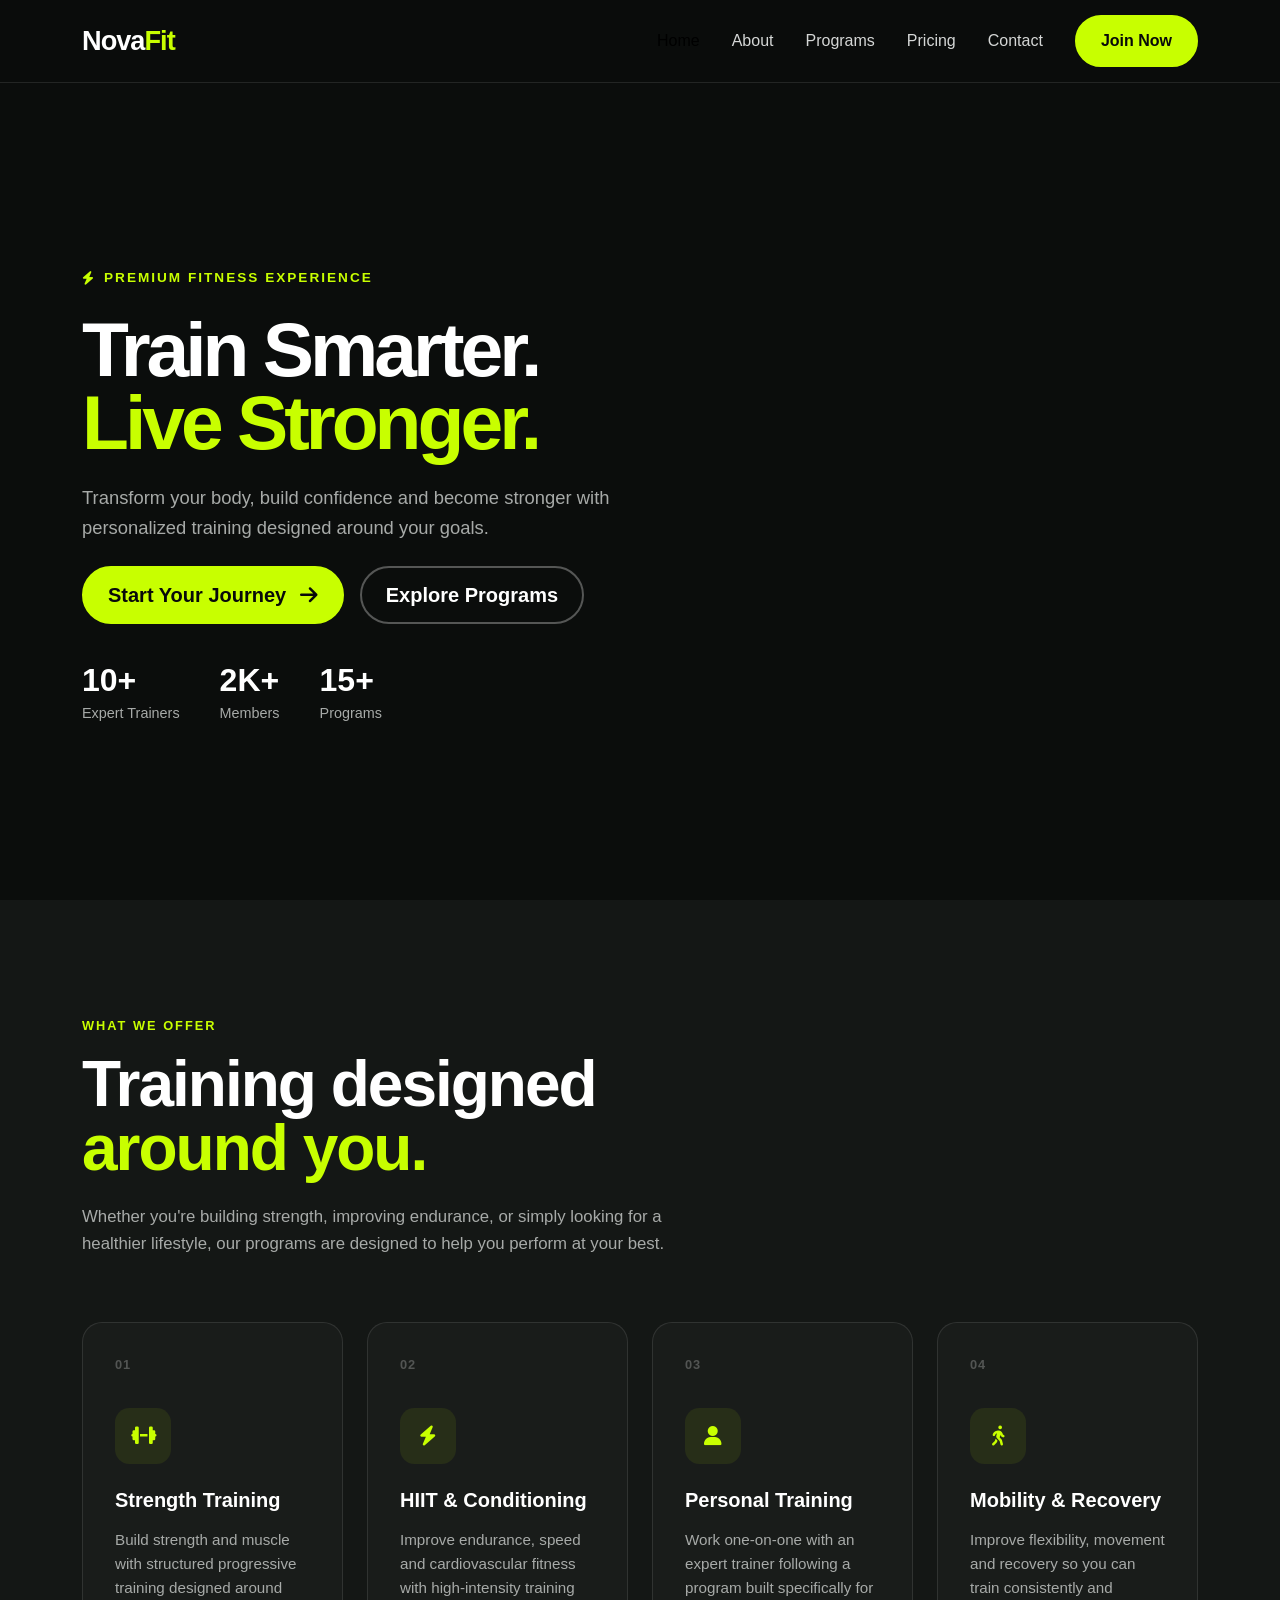
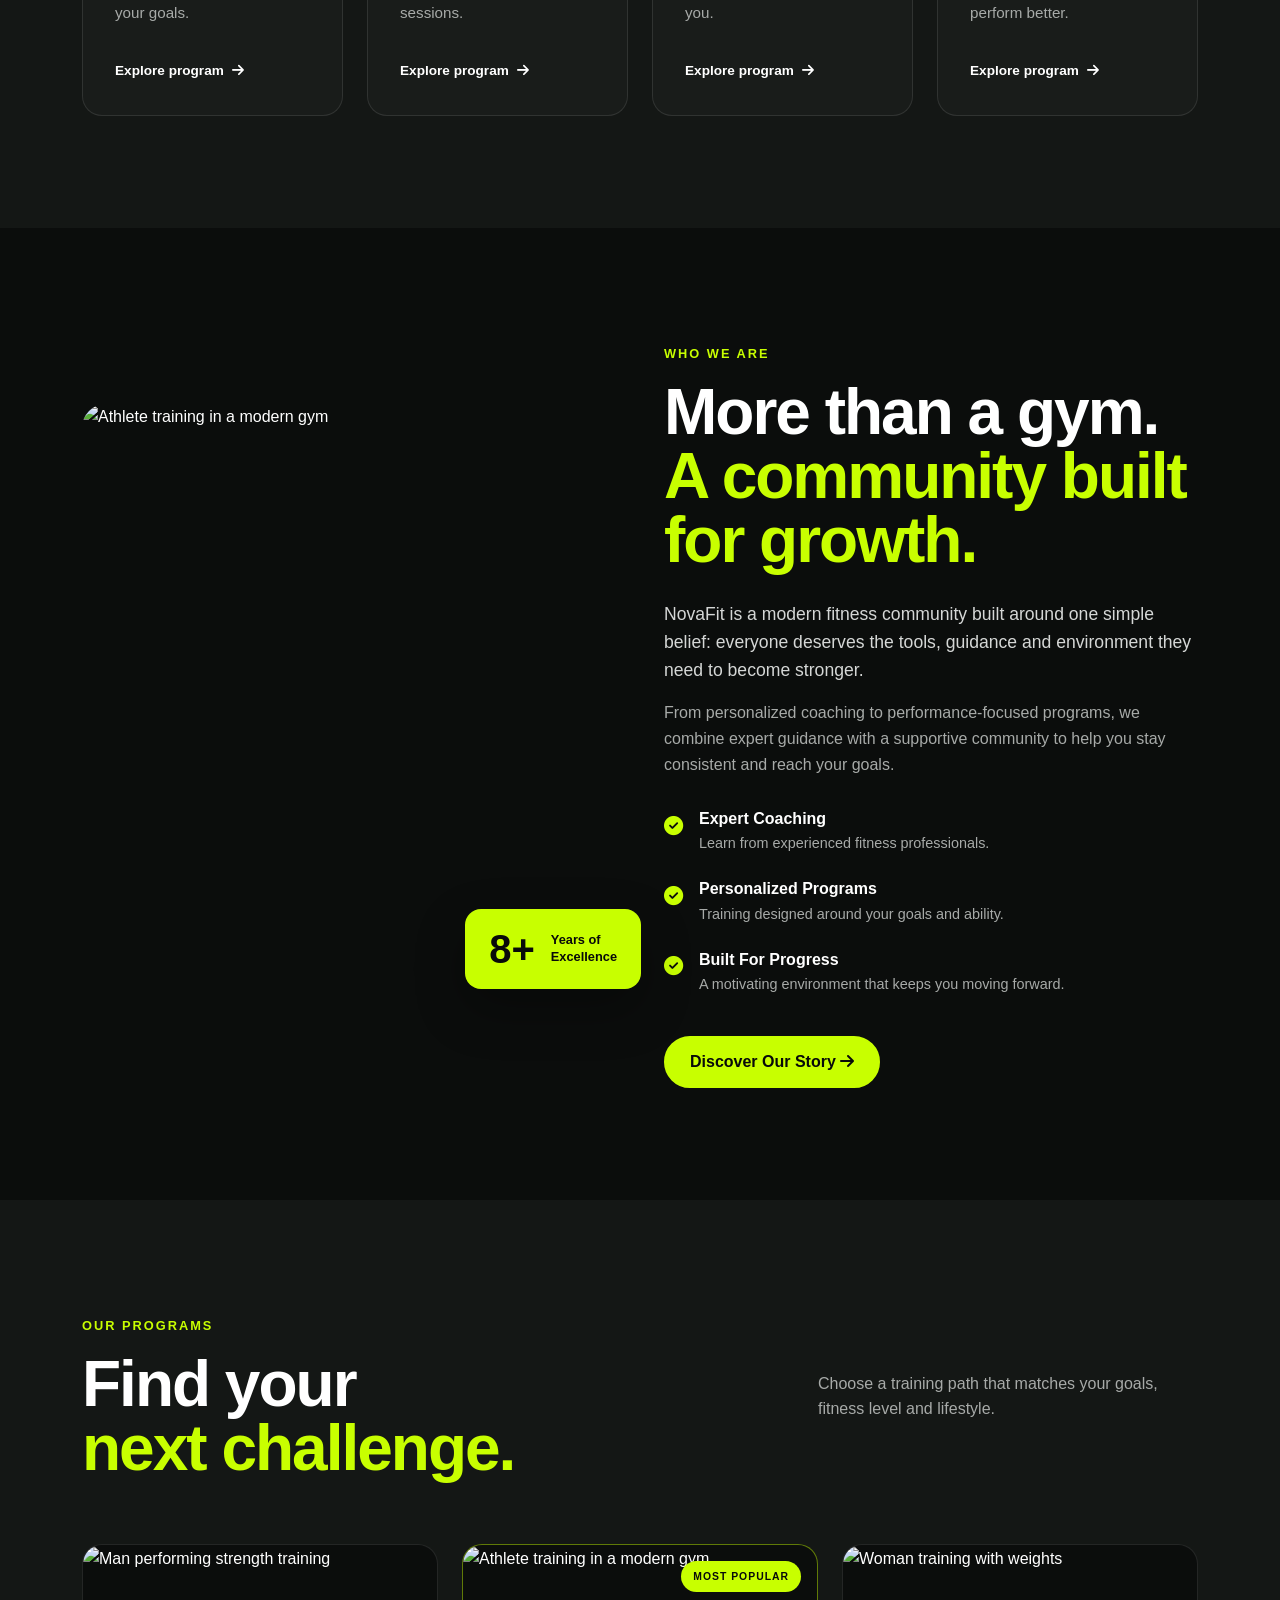
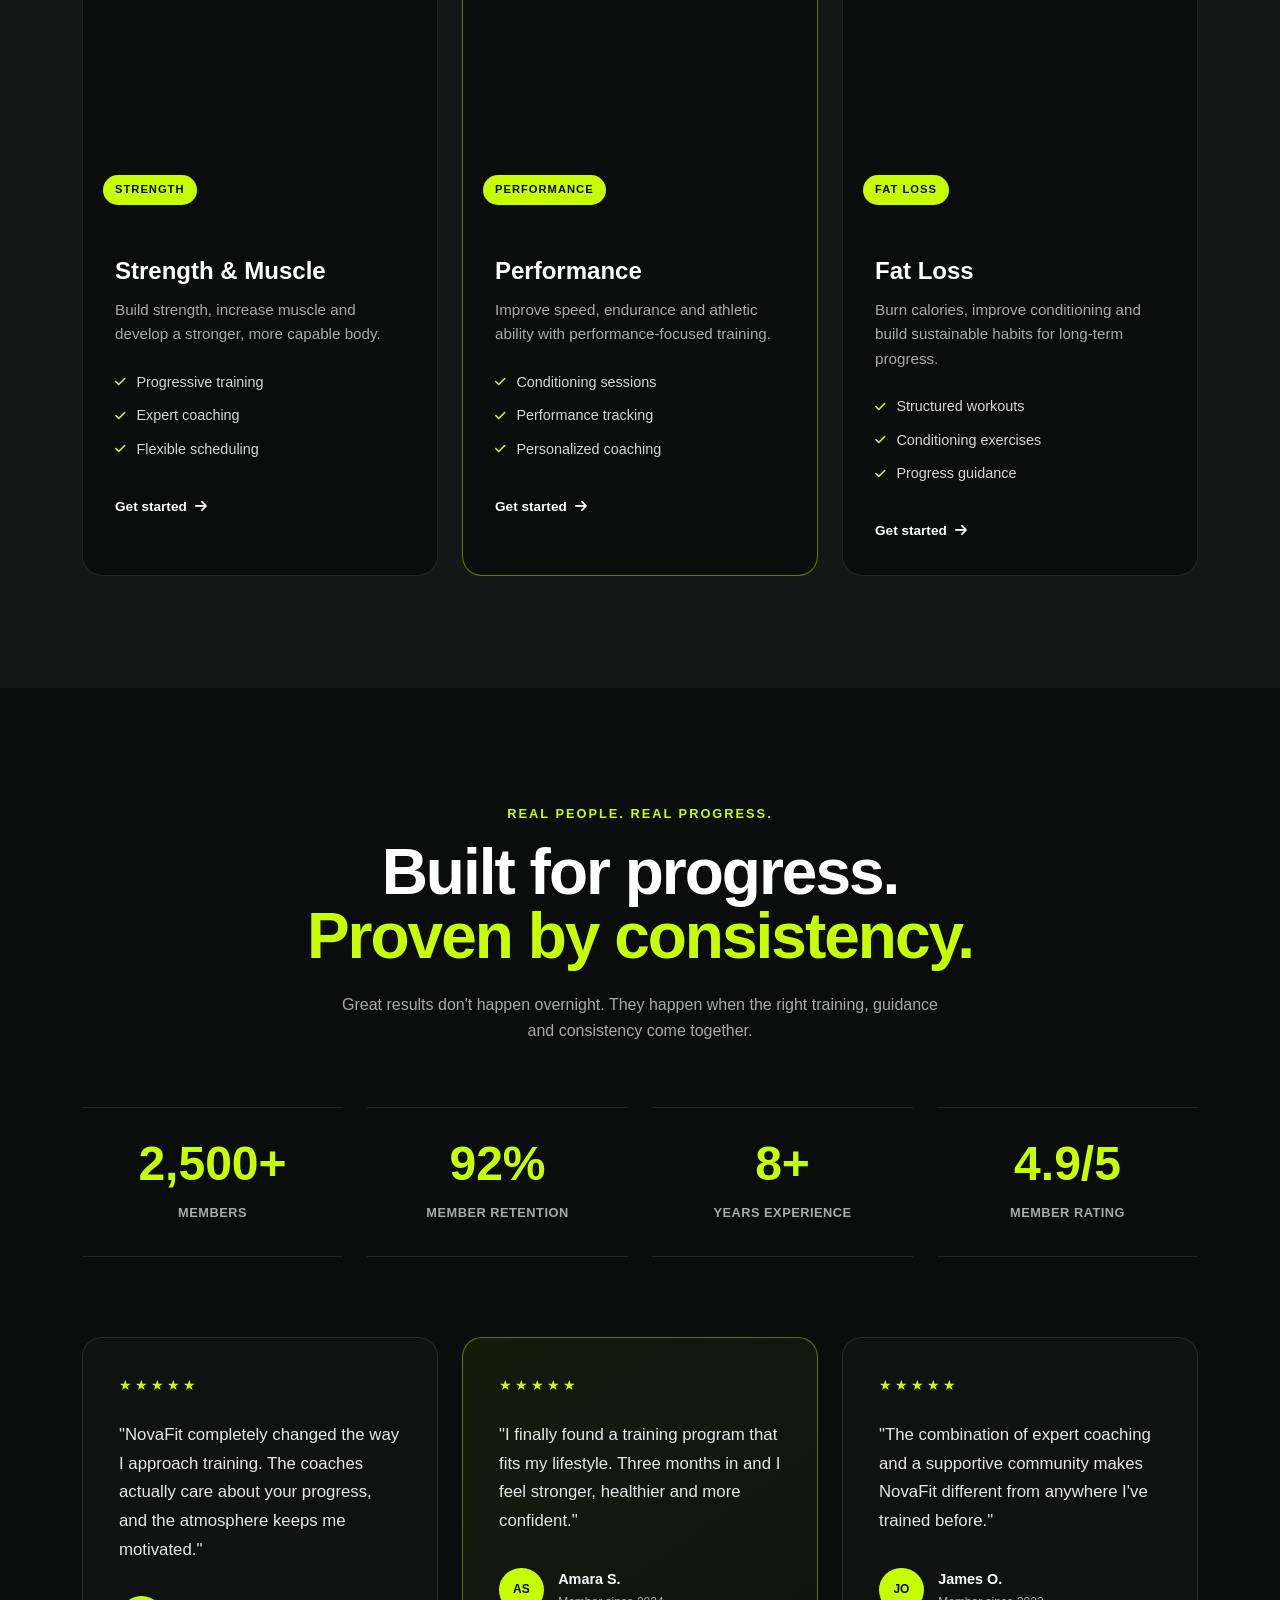
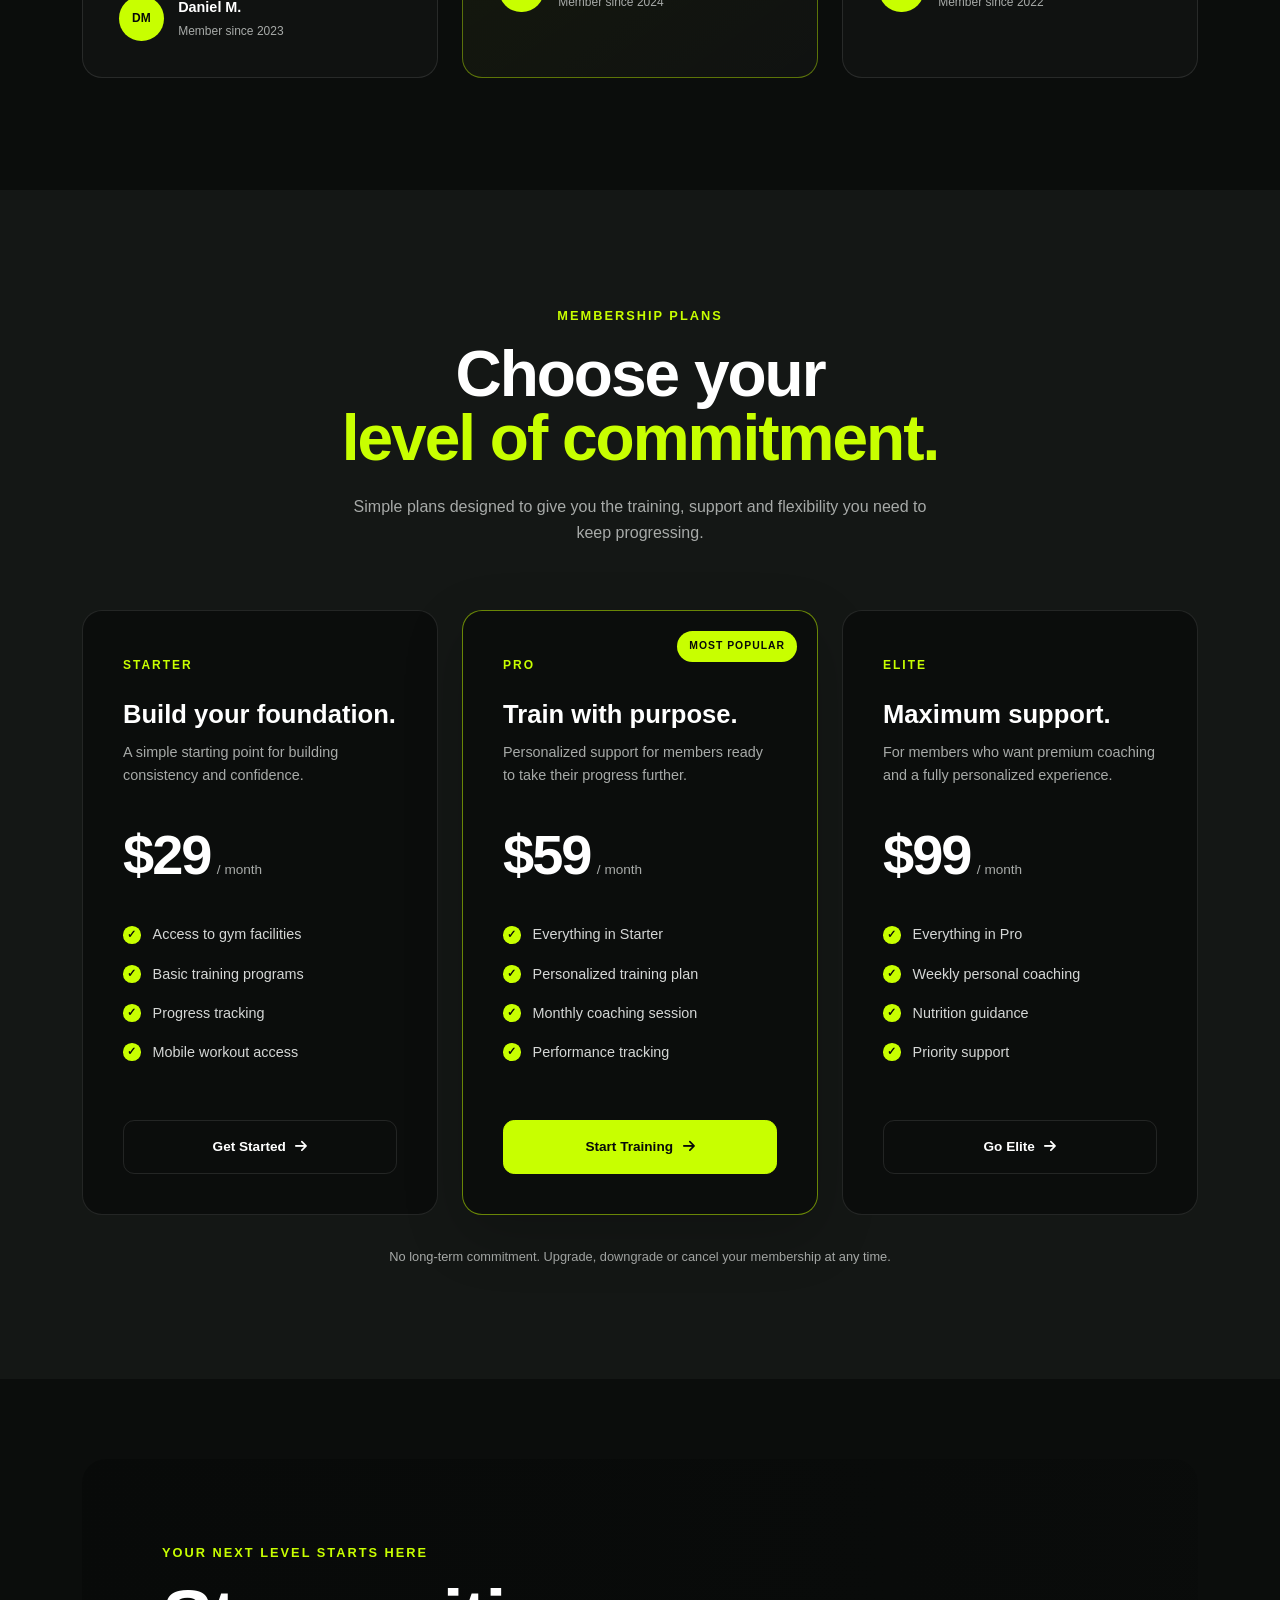
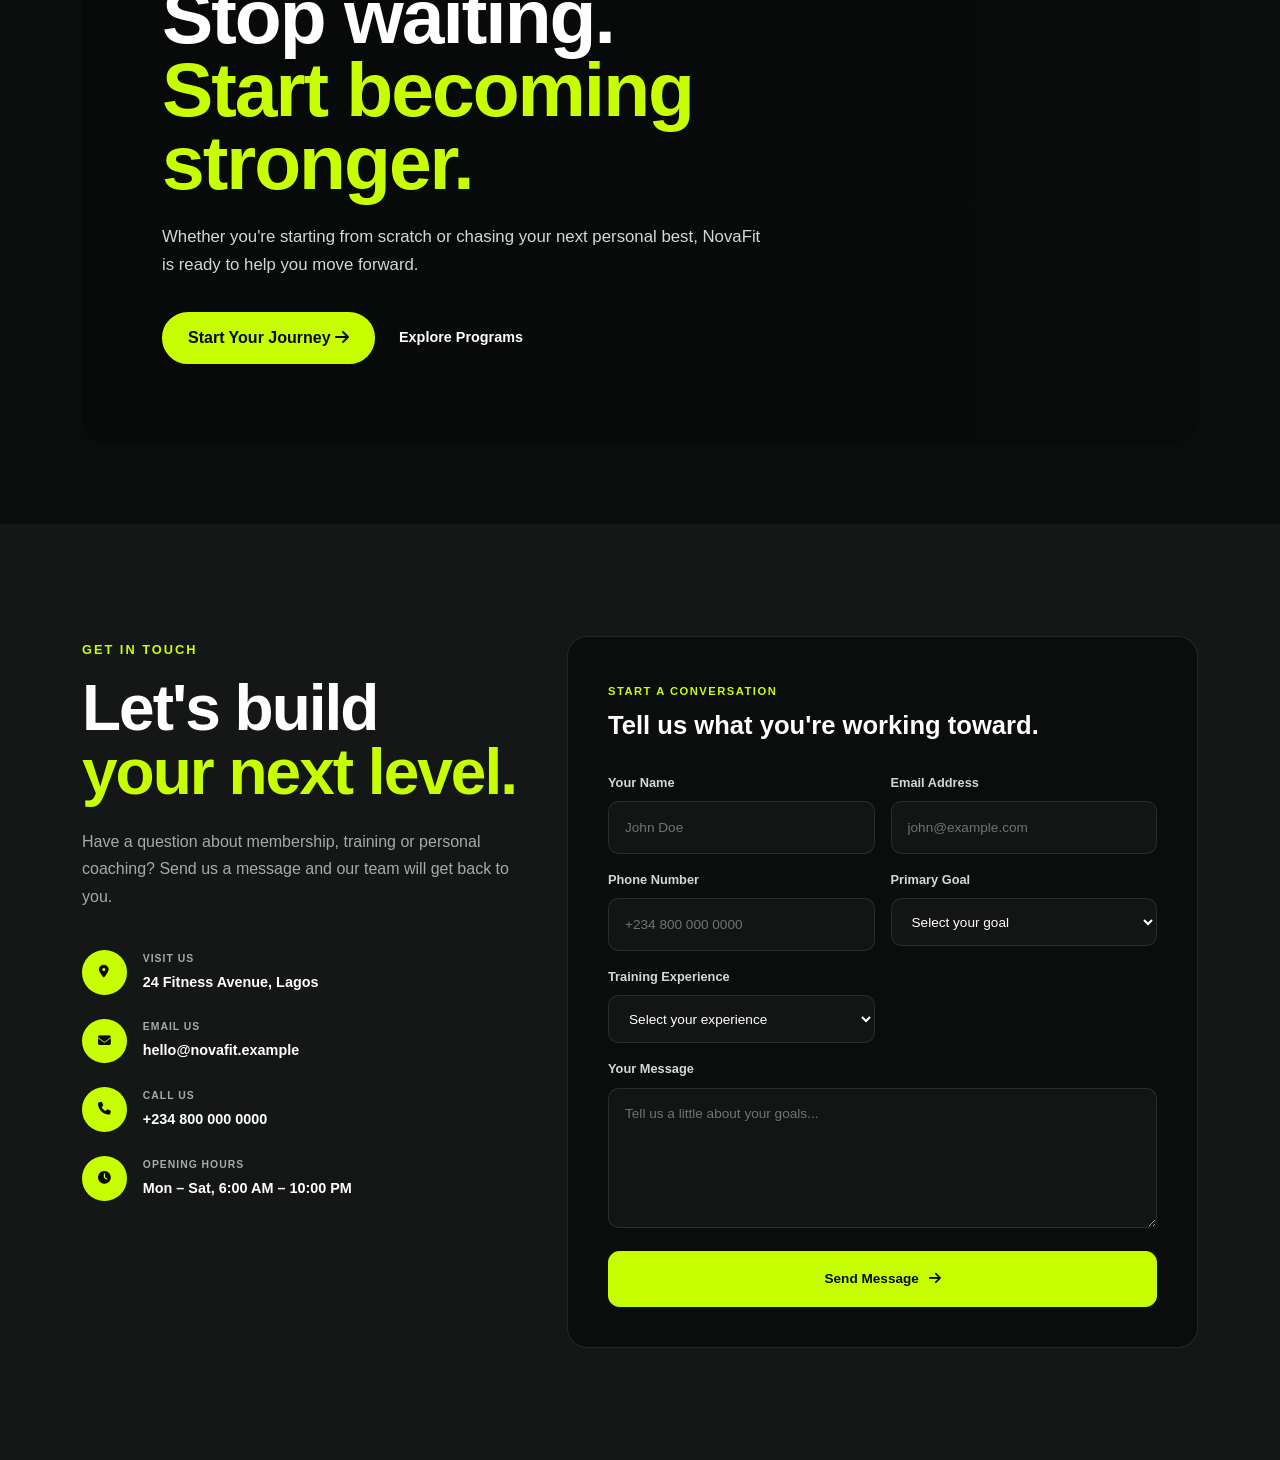
==== index.html @ 18115c43 "feat: add responsive contact section" ====
<!DOCTYPE html>
<html lang="en">
<head>
    <meta charset="UTF-8">
    <meta name="viewport" content="width=device-width, initial-scale=1.0">

    <meta
        name="description"
        content="NovaFit — Premium fitness training, personalized programs and expert coaching."
    >

    <title>NovaFit | Train Smarter. Live Stronger.</title>

    <!-- Bootstrap -->
    <link
        href="https://cdn.jsdelivr.net/npm/bootstrap@5.3.3/dist/css/bootstrap.min.css"
        rel="stylesheet"
    >

    <!-- Font Awesome -->
    <link
        rel="stylesheet"
        href="https://cdnjs.cloudflare.com/ajax/libs/font-awesome/6.5.2/css/all.min.css"
    >

    <!-- Custom CSS -->
    <link rel="stylesheet" href="style.css">
</head>

<body>

    <!-- =========================
         NAVIGATION
    ========================== -->

    <nav class="navbar navbar-expand-lg fixed-top">
        <div class="container">

            <a class="navbar-brand" href="index.html">
                Nova<span>Fit</span>
            </a>

            <button
                class="navbar-toggler"
                type="button"
                data-bs-toggle="collapse"
                data-bs-target="#mainNav"
                aria-controls="mainNav"
                aria-expanded="false"
                aria-label="Toggle navigation"
            >
                <span class="navbar-toggler-icon"></span>
            </button>

            <div class="collapse navbar-collapse" id="mainNav">

                <ul class="navbar-nav ms-auto align-items-lg-center">

                    <li class="nav-item">
                        <a class="nav-link active" href="index.html">
                            Home
                        </a>
                    </li>

                    <li class="nav-item">
                        <a class="nav-link" href="about.html">
                            About
                        </a>
                    </li>

                    <li class="nav-item">
                        <a class="nav-link" href="programs.html">
                            Programs
                        </a>
                    </li>

                    <li class="nav-item">
                        <a class="nav-link" href="pricing.html">
                            Pricing
                        </a>
                    </li>

                    <li class="nav-item">
                        <a class="nav-link" href="contact.html">
                            Contact
                        </a>
                    </li>

                    <li class="nav-item ms-lg-3 mt-3 mt-lg-0">
                        <a class="btn btn-primary-custom" href="contact.html">
                            Join Now
                        </a>
                    </li>

                </ul>

            </div>

        </div>
    </nav>


    <!-- =========================
         HERO SECTION
    ========================== -->

    <main>

        <section class="hero-section">

            <div class="container">

                <div class="row align-items-center">

                    <div class="col-lg-7">

                        <span class="hero-eyebrow">
                            <i class="fa-solid fa-bolt"></i>
                            PREMIUM FITNESS EXPERIENCE
                        </span>

                        <h1>
                            Train Smarter.
                            <span>Live Stronger.</span>
                        </h1>

                        <p class="hero-description">
                            Transform your body, build confidence and become
                            stronger with personalized training designed around
                            your goals.
                        </p>

                        <div class="hero-buttons">

                            <a
                                href="contact.html"
                                class="btn btn-primary-custom btn-lg"
                            >
                                Start Your Journey
                                <i class="fa-solid fa-arrow-right"></i>
                            </a>

                            <a
                                href="programs.html"
                                class="btn btn-outline-custom btn-lg"
                            >
                                Explore Programs
                            </a>

                        </div>

                        <div class="hero-stats">

                            <div class="stat">
                                <strong>10+</strong>
                                <span>Expert Trainers</span>
                            </div>

                            <div class="stat">
                                <strong>2K+</strong>
                                <span>Members</span>
                            </div>

                            <div class="stat">
                                <strong>15+</strong>
                                <span>Programs</span>
                            </div>

                        </div>

                    </div>

                </div>

            </div>

        </section>

        <!-- =========================
     SERVICES SECTION
========================== -->

<section class="services-section">

    <div class="container">

        <!-- Section Header -->
        <div class="services-header">

            <span class="section-eyebrow">
                WHAT WE OFFER
            </span>

            <h2>
                Training designed
                <span>around you.</span>
            </h2>

            <p>
                Whether you're building strength, improving endurance,
                or simply looking for a healthier lifestyle, our programs
                are designed to help you perform at your best.
            </p>

        </div>


        <!-- Services Grid -->
        <div class="row g-4">

            <!-- Service 1 -->
            <div class="col-md-6 col-lg-3">

                <article class="service-card">

                    <div class="service-number">
                        01
                    </div>

                    <div class="service-icon">
                        <i class="fa-solid fa-dumbbell"></i>
                    </div>

                    <h3>
                        Strength Training
                    </h3>

                    <p>
                        Build strength and muscle with structured
                        progressive training designed around your goals.
                    </p>

                    <a href="programs.html" class="service-link">
                        Explore program
                        <i class="fa-solid fa-arrow-right"></i>
                    </a>

                </article>

            </div>


            <!-- Service 2 -->
            <div class="col-md-6 col-lg-3">

                <article class="service-card">

                    <div class="service-number">
                        02
                    </div>

                    <div class="service-icon">
                        <i class="fa-solid fa-bolt"></i>
                    </div>

                    <h3>
                        HIIT & Conditioning
                    </h3>

                    <p>
                        Improve endurance, speed and cardiovascular
                        fitness with high-intensity training sessions.
                    </p>

                    <a href="programs.html" class="service-link">
                        Explore program
                        <i class="fa-solid fa-arrow-right"></i>
                    </a>

                </article>

            </div>


            <!-- Service 3 -->
            <div class="col-md-6 col-lg-3">

                <article class="service-card">

                    <div class="service-number">
                        03
                    </div>

                    <div class="service-icon">
                        <i class="fa-solid fa-user"></i>
                    </div>

                    <h3>
                        Personal Training
                    </h3>

                    <p>
                        Work one-on-one with an expert trainer following
                        a program built specifically for you.
                    </p>

                    <a href="programs.html" class="service-link">
                        Explore program
                        <i class="fa-solid fa-arrow-right"></i>
                    </a>

                </article>

            </div>


            <!-- Service 4 -->
            <div class="col-md-6 col-lg-3">

                <article class="service-card">

                    <div class="service-number">
                        04
                    </div>

                    <div class="service-icon">
                        <i class="fa-solid fa-person-walking"></i>
                    </div>

                    <h3>
                        Mobility & Recovery
                    </h3>

                    <p>
                        Improve flexibility, movement and recovery so
                        you can train consistently and perform better.
                    </p>

                    <a href="programs.html" class="service-link">
                        Explore program
                        <i class="fa-solid fa-arrow-right"></i>
                    </a>

                </article>

            </div>

        </div>

    </div>

</section>

<!-- =========================
     ABOUT SECTION
========================== -->

<section class="about-section">

    <div class="container">

        <div class="row align-items-center g-5">

            <!-- About Image -->
            <div class="col-lg-6">

                <div class="about-image-wrapper">

                    <img
                        src="https://images.unsplash.com/photo-1534438327276-14e5300c3a48?auto=format&fit=crop&w=1200&q=85"
                        alt="Athlete training in a modern gym"
                        class="about-image"
                    >

                    <div class="experience-card">

                        <strong>8+</strong>

                        <span>
                            Years of<br>
                            Excellence
                        </span>

                    </div>

                </div>

            </div>


            <!-- About Content -->
            <div class="col-lg-6">

                <div class="about-content">

                    <span class="section-eyebrow">
                        WHO WE ARE
                    </span>

                    <h2>
                        More than a gym.
                        <span>A community built for growth.</span>
                    </h2>

                    <p class="about-intro">
                        NovaFit is a modern fitness community built around
                        one simple belief: everyone deserves the tools,
                        guidance and environment they need to become stronger.
                    </p>

                    <p>
                        From personalized coaching to performance-focused
                        programs, we combine expert guidance with a supportive
                        community to help you stay consistent and reach your
                        goals.
                    </p>


                    <!-- Benefits -->
                    <div class="about-benefits">

                        <div class="benefit-item">

                            <div class="benefit-icon">
                                <i class="fa-solid fa-circle-check"></i>
                            </div>

                            <div>
                                <h3>Expert Coaching</h3>
                                <p>
                                    Learn from experienced fitness
                                    professionals.
                                </p>
                            </div>

                        </div>


                        <div class="benefit-item">

                            <div class="benefit-icon">
                                <i class="fa-solid fa-circle-check"></i>
                            </div>

                            <div>
                                <h3>Personalized Programs</h3>
                                <p>
                                    Training designed around your goals
                                    and ability.
                                </p>
                            </div>

                        </div>


                        <div class="benefit-item">

                            <div class="benefit-icon">
                                <i class="fa-solid fa-circle-check"></i>
                            </div>

                            <div>
                                <h3>Built For Progress</h3>
                                <p>
                                    A motivating environment that keeps
                                    you moving forward.
                                </p>
                            </div>

                        </div>

                    </div>


                    <a
                        href="about.html"
                        class="btn btn-primary-custom"
                    >
                        Discover Our Story
                        <i class="fa-solid fa-arrow-right"></i>
                    </a>

                </div>

            </div>

        </div>

    </div>

</section>

<!-- =========================
     PROGRAMS SECTION
========================== -->

<section id="programs" class="programs-section">

    <div class="container">

        <!-- Section Header -->
        <div class="programs-header">

            <div>
                <span class="section-eyebrow">
                    OUR PROGRAMS
                </span>

                <h2>
                    Find your
                    <span>next challenge.</span>
                </h2>
            </div>

            <p>
                Choose a training path that matches your goals,
                fitness level and lifestyle.
            </p>

        </div>


        <!-- Programs Grid -->
        <div class="row g-4">

            <!-- Program 1 -->
            <div class="col-lg-4">

                <article class="program-card">

                    <div class="program-image">

                        <img
                            src="https://images.unsplash.com/photo-1583454110551-21f2fa2afe61?auto=format&fit=crop&w=1000&q=85"
                            alt="Man performing strength training"
                        >

                        <span class="program-label">
                            STRENGTH
                        </span>

                    </div>

                    <div class="program-content">

                        <h3>
                            Strength & Muscle
                        </h3>

                        <p>
                            Build strength, increase muscle and develop
                            a stronger, more capable body.
                        </p>

                        <ul class="program-features">

                            <li>
                                <i class="fa-solid fa-check"></i>
                                Progressive training
                            </li>

                            <li>
                                <i class="fa-solid fa-check"></i>
                                Expert coaching
                            </li>

                            <li>
                                <i class="fa-solid fa-check"></i>
                                Flexible scheduling
                            </li>

                        </ul>

                        <a href="contact.html" class="program-link">
                            Get started
                            <i class="fa-solid fa-arrow-right"></i>
                        </a>

                    </div>

                </article>

            </div>


            <!-- Program 2 -->
            <div class="col-lg-4">

                <article class="program-card featured-program">

                    <div class="popular-badge">
                        MOST POPULAR
                    </div>

                    <div class="program-image">

                        <img
                            src="https://images.unsplash.com/photo-1534438327276-14e5300c3a48?auto=format&fit=crop&w=1000&q=85"
                            alt="Athlete training in a modern gym"
                        >

                        <span class="program-label">
                            PERFORMANCE
                        </span>

                    </div>

                    <div class="program-content">

                        <h3>
                            Performance
                        </h3>

                        <p>
                            Improve speed, endurance and athletic ability
                            with performance-focused training.
                        </p>

                        <ul class="program-features">

                            <li>
                                <i class="fa-solid fa-check"></i>
                                Conditioning sessions
                            </li>

                            <li>
                                <i class="fa-solid fa-check"></i>
                                Performance tracking
                            </li>

                            <li>
                                <i class="fa-solid fa-check"></i>
                                Personalized coaching
                            </li>

                        </ul>

                        <a href="contact.html" class="program-link">
                            Get started
                            <i class="fa-solid fa-arrow-right"></i>
                        </a>

                    </div>

                </article>

            </div>


            <!-- Program 3 -->
            <div class="col-lg-4">

                <article class="program-card">

                    <div class="program-image">

                        <img
                            src="https://images.unsplash.com/photo-1571019614242-c5c5dee9f50b?auto=format&fit=crop&w=1000&q=85"
                            alt="Woman training with weights"
                        >

                        <span class="program-label">
                            FAT LOSS
                        </span>

                    </div>

                    <div class="program-content">

                        <h3>
                            Fat Loss
                        </h3>

                        <p>
                            Burn calories, improve conditioning and build
                            sustainable habits for long-term progress.
                        </p>

                        <ul class="program-features">

                            <li>
                                <i class="fa-solid fa-check"></i>
                                Structured workouts
                            </li>

                            <li>
                                <i class="fa-solid fa-check"></i>
                                Conditioning exercises
                            </li>

                            <li>
                                <i class="fa-solid fa-check"></i>
                                Progress guidance
                            </li>

                        </ul>

                        <a href="contact.html" class="program-link">
                            Get started
                            <i class="fa-solid fa-arrow-right"></i>
                        </a>

                    </div>

                </article>

            </div>

        </div>

    </div>

</section>

<!-- =========================
     RESULTS & TESTIMONIALS
========================== -->

<section class="results-section">

    <div class="container">

        <!-- Section Header -->
        <div class="results-header text-center">

            <span class="section-eyebrow">
                REAL PEOPLE. REAL PROGRESS.
            </span>

            <h2>
                Built for progress.
                <span>Proven by consistency.</span>
            </h2>

            <p>
                Great results don't happen overnight. They happen when
                the right training, guidance and consistency come together.
            </p>

        </div>


        <!-- Statistics -->
        <div class="row g-4 results-stats">

            <div class="col-6 col-lg-3">

                <div class="result-stat">

                    <strong>2,500+</strong>

                    <span>
                        Members
                    </span>

                </div>

            </div>


            <div class="col-6 col-lg-3">

                <div class="result-stat">

                    <strong>92%</strong>

                    <span>
                        Member Retention
                    </span>

                </div>

            </div>


            <div class="col-6 col-lg-3">

                <div class="result-stat">

                    <strong>8+</strong>

                    <span>
                        Years Experience
                    </span>

                </div>

            </div>


            <div class="col-6 col-lg-3">

                <div class="result-stat">

                    <strong>4.9/5</strong>

                    <span>
                        Member Rating
                    </span>

                </div>

            </div>

        </div>


        <!-- Testimonials -->
        <div class="row g-4 testimonials-row">

            <!-- Testimonial 1 -->
            <div class="col-lg-4">

                <article class="testimonial-card">

                    <div class="testimonial-rating">
                        ★★★★★
                    </div>

                    <blockquote>
                        "NovaFit completely changed the way I approach
                        training. The coaches actually care about your
                        progress, and the atmosphere keeps me motivated."
                    </blockquote>

                    <div class="testimonial-author">

                        <div class="author-avatar">
                            DM
                        </div>

                        <div>
                            <strong>Daniel M.</strong>
                            <span>Member since 2023</span>
                        </div>

                    </div>

                </article>

            </div>


            <!-- Testimonial 2 -->
            <div class="col-lg-4">

                <article class="testimonial-card featured-testimonial">

                    <div class="testimonial-rating">
                        ★★★★★
                    </div>

                    <blockquote>
                        "I finally found a training program that fits
                        my lifestyle. Three months in and I feel stronger,
                        healthier and more confident."
                    </blockquote>

                    <div class="testimonial-author">

                        <div class="author-avatar">
                            AS
                        </div>

                        <div>
                            <strong>Amara S.</strong>
                            <span>Member since 2024</span>
                        </div>

                    </div>

                </article>

            </div>


            <!-- Testimonial 3 -->
            <div class="col-lg-4">

                <article class="testimonial-card">

                    <div class="testimonial-rating">
                        ★★★★★
                    </div>

                    <blockquote>
                        "The combination of expert coaching and a
                        supportive community makes NovaFit different
                        from anywhere I've trained before."
                    </blockquote>

                    <div class="testimonial-author">

                        <div class="author-avatar">
                            JO
                        </div>

                        <div>
                            <strong>James O.</strong>
                            <span>Member since 2022</span>
                        </div>

                    </div>

                </article>

            </div>

        </div>

    </div>

</section>

<!-- =========================
     PRICING SECTION
========================== -->

<section class="pricing-section">

    <div class="container">

        <!-- Pricing Header -->
        <div class="pricing-header text-center">

            <span class="section-eyebrow">
                MEMBERSHIP PLANS
            </span>

            <h2>
                Choose your
                <span>level of commitment.</span>
            </h2>

            <p>
                Simple plans designed to give you the training,
                support and flexibility you need to keep progressing.
            </p>

        </div>


        <!-- Pricing Cards -->
        <div class="row g-4 pricing-grid">

            <!-- Starter -->
            <div class="col-lg-4">

                <article class="pricing-card">

                    <div class="pricing-card-header">

                        <span class="pricing-label">
                            STARTER
                        </span>

                        <h3>
                            Build your foundation.
                        </h3>

                        <p>
                            A simple starting point for building
                            consistency and confidence.
                        </p>

                    </div>


                    <div class="pricing-price">

                        <strong>$29</strong>

                        <span>
                            / month
                        </span>

                    </div>


                    <ul class="pricing-features">

                        <li>
                            <span class="feature-check"></span>
                            <!-- <i class="fa-solid fa-check"></i> -->
                            Access to gym facilities
                        </li>

                        <li>
                            <span class="feature-check"></span>
                            <!-- <i class="fa-solid fa-check"></i> -->
                            Basic training programs
                        </li>

                        <li>
                            <span class="feature-check"></span>
                            <!-- <i class="fa-solid fa-check"></i> -->
                            Progress tracking
                        </li>

                        <li>
                            <span class="feature-check"></span>
                            <!-- <i class="fa-solid fa-check"></i> -->
                            Mobile workout access
                        </li>

                    </ul>


                    <a
                        href="contact.html"
                        class="pricing-button"
                    >
                        Get Started
                        <i class="fa-solid fa-arrow-right"></i>
                    </a>

                </article>

            </div>


            <!-- Pro -->
            <div class="col-lg-4">

                <article class="pricing-card featured-pricing">

                    <div class="popular-pricing">
                        MOST POPULAR
                    </div>


                    <div class="pricing-card-header">

                        <span class="pricing-label">
                            PRO
                        </span>

                        <h3>
                            Train with purpose.
                        </h3>

                        <p>
                            Personalized support for members ready
                            to take their progress further.
                        </p>

                    </div>


                    <div class="pricing-price">

                        <strong>$59</strong>

                        <span>
                            / month
                        </span>

                    </div>


                    <ul class="pricing-features">

                        <li>
                            <span class="feature-check"></span>
                            <!-- <i class="fa-solid fa-check"></i> -->
                            Everything in Starter
                        </li>

                        <li>
                            <span class="feature-check"></span>
                            <!-- <i class="fa-solid fa-check"></i> -->
                            Personalized training plan
                        </li>

                        <li>
                            <span class="feature-check"></span>
                            <!-- <i class="fa-solid fa-check"></i> -->
                            Monthly coaching session
                        </li>

                        <li>
                            <span class="feature-check"></span>
                            <!-- <i class="fa-solid fa-check"></i> -->
                            Performance tracking
                        </li>

                    </ul>


                    <a
                        href="contact.html"
                        class="pricing-button pricing-button-primary"
                    >
                        Start Training
                        <i class="fa-solid fa-arrow-right"></i>
                    </a>

                </article>

            </div>


            <!-- Elite -->
            <div class="col-lg-4">

                <article class="pricing-card">

                    <div class="pricing-card-header">

                        <span class="pricing-label">
                            ELITE
                        </span>

                        <h3>
                            Maximum support.
                        </h3>

                        <p>
                            For members who want premium coaching
                            and a fully personalized experience.
                        </p>

                    </div>


                    <div class="pricing-price">

                        <strong>$99</strong>

                        <span>
                            / month
                        </span>

                    </div>


                    <ul class="pricing-features">

                        <li>
                            <span class="feature-check"></span>
                            <!-- <i class="fa-solid fa-check"></i> -->
                            Everything in Pro
                        </li>

                        <li>
                            <span class="feature-check"></span>
                            <!-- <i class="fa-solid fa-check"></i> -->
                            Weekly personal coaching
                        </li>

                        <li>
                            <span class="feature-check"></span>
                            <!-- <i class="fa-solid fa-check"></i> -->
                            Nutrition guidance
                        </li>

                        <li>
                            <span class="feature-check"></span>
                            <!-- <i class="fa-solid fa-check"></i> -->
                            Priority support
                        </li>

                    </ul>


                    <a
                        href="contact.html"
                        class="pricing-button"
                    >
                        Go Elite
                        <i class="fa-solid fa-arrow-right"></i>
                    </a>

                </article>

            </div>

        </div>


        <!-- Pricing Note -->
        <p class="pricing-note">
            No long-term commitment. Upgrade, downgrade or cancel
            your membership at any time.
        </p>

    </div>

</section>

<!-- =========================
     FINAL CTA
========================== -->

<section class="final-cta-section">

    <div class="container">

        <div class="final-cta">

            <div class="final-cta-content">

                <span class="section-eyebrow">
                    YOUR NEXT LEVEL STARTS HERE
                </span>

                <h2>
                    Stop waiting.
                    <span>Start becoming stronger.</span>
                </h2>

                <p>
                    Whether you're starting from scratch or chasing
                    your next personal best, NovaFit is ready to help
                    you move forward.
                </p>

                <div class="final-cta-actions">

                    <a
                        href="contact.html"
                        class="btn btn-primary-custom"
                    >
                        Start Your Journey
                        <i class="fa-solid fa-arrow-right"></i>
                    </a>

                    <a
                        href="#programs"
                        class="final-cta-secondary"
                    >
                        Explore Programs
                    </a>

                </div>

            </div>

        </div>

    </div>

</section>

<!-- =========================
     CONTACT SECTION
========================== -->

<section class="contact-section" id="contact">

    <div class="container">

        <div class="row g-5 align-items-start">

            <!-- Contact Information -->
            <div class="col-lg-5">

                <div class="contact-content">

                    <span class="section-eyebrow">
                        GET IN TOUCH
                    </span>

                    <h2>
                        Let's build
                        <span>your next level.</span>
                    </h2>

                    <p class="contact-intro">
                        Have a question about membership, training or
                        personal coaching? Send us a message and our
                        team will get back to you.
                    </p>


                    <!-- Contact Details -->
                    <div class="contact-details">

                        <div class="contact-item">

                            <div class="contact-icon">
                                <i class="fa-solid fa-location-dot"></i>
                            </div>

                            <div>
                                <span>VISIT US</span>
                                <strong>24 Fitness Avenue, Lagos</strong>
                            </div>

                        </div>


                        <div class="contact-item">

                            <div class="contact-icon">
                                <i class="fa-solid fa-envelope"></i>
                            </div>

                            <div>
                                <span>EMAIL US</span>
                                <strong>hello@novafit.example</strong>
                            </div>

                        </div>


                        <div class="contact-item">

                            <div class="contact-icon">
                                <i class="fa-solid fa-phone"></i>
                            </div>

                            <div>
                                <span>CALL US</span>
                                <strong>+234 800 000 0000</strong>
                            </div>

                        </div>


                        <div class="contact-item">

                            <div class="contact-icon">
                                <i class="fa-solid fa-clock"></i>
                            </div>

                            <div>
                                <span>OPENING HOURS</span>
                                <strong>Mon – Sat, 6:00 AM – 10:00 PM</strong>
                            </div>

                        </div>

                    </div>

                </div>

            </div>


            <!-- Contact Form -->
            <div class="col-lg-7">

                <div class="contact-form-wrapper">

                    <div class="contact-form-header">

                        <span>
                            START A CONVERSATION
                        </span>

                        <h3>
                            Tell us what you're working toward.
                        </h3>

                    </div>


                    <form class="contact-form">

                        <div class="row g-3">

                            <!-- Name -->
                            <div class="col-md-6">

                                <label for="name">
                                    Your Name
                                </label>

                                <input
                                    type="text"
                                    id="name"
                                    name="name"
                                    placeholder="John Doe"
                                    required
                                >

                            </div>


                            <!-- Email -->
                            <div class="col-md-6">

                                <label for="email">
                                    Email Address
                                </label>

                                <input
                                    type="email"
                                    id="email"
                                    name="email"
                                    placeholder="john@example.com"
                                    required
                                >

                            </div>


                            <!-- Phone -->
                            <div class="col-md-6">

                                <label for="phone">
                                    Phone Number
                                </label>

                                <input
                                    type="tel"
                                    id="phone"
                                    name="phone"
                                    placeholder="+234 800 000 0000"
                                >

                            </div>


                            <!-- Goal -->
                            <div class="col-md-6">

                                <label for="goal">
                                    Primary Goal
                                </label>

                                <select id="goal" name="goal">

                                    <option value="" selected disabled>
                                        Select your goal
                                    </option>

                                    <option value="strength">
                                        Build Strength
                                    </option>

                                    <option value="muscle">
                                        Build Muscle
                                    </option>

                                    <option value="fat-loss">
                                        Fat Loss
                                    </option>

                                    <option value="performance">
                                        Improve Performance
                                    </option>

                                    <option value="general">
                                        General Fitness
                                    </option>

                                </select>

                            </div>

                            <!--Training experience-->
                            <div class="col-md-6">

                                <label for="experience">
                                    Training Experience
                                </label>

                                <select id="experience" name="experience">

                                    <option value="" selected disabled>
                                        Select your experience
                                    </option>

                                    <option value="beginner">
                                        Beginner
                                    </option>

                                    <option value="intermediate">
                                        Intermediate
                                    </option>

                                    <option value="advanced">
                                        Advanced
                                    </option>

                                </select>

                            </div>


                            <!-- Message -->
                            <div class="col-12">

                                <label for="message">
                                    Your Message
                                </label>

                                <textarea
                                    id="message"
                                    name="message"
                                    rows="5"
                                    placeholder="Tell us a little about your goals..."
                                ></textarea>

                            </div>


                            <!-- Submit -->
                            <div class="col-12">

                                <button
                                    type="submit"
                                    class="contact-submit"
                                >
                                    Send Message
                                    <i class="fa-solid fa-arrow-right"></i>
                                </button>

                            </div>

                        </div>

                    </form>

                </div>

            </div>

        </div>

    </div>

</section>

    </main>


    <!-- Bootstrap JavaScript -->
    <script
        src="https://cdn.jsdelivr.net/npm/bootstrap@5.3.3/dist/js/bootstrap.bundle.min.js"
    ></script>

    <!-- Custom JavaScript -->
    <script src="main.js"></script>

</body>
</html>
---- style.css ----
/* =========================================
   NOVAFIT - GLOBAL STYLES
========================================= */

:root {
    --primary-color: #c8ff00;
    --dark-color: #0b0d0c;
    --dark-secondary: #141715;
    --text-color: #ffffff;
    --muted-text: #a7aaa8;
    --border-color: rgba(255, 255, 255, 0.1);
}


/* =========================================
   RESET
========================================= */

* {
    margin: 0;
    padding: 0;
    box-sizing: border-box;
}

html {
    scroll-behavior: smooth;
}

body {
    font-family: Arial, Helvetica, sans-serif;
    background: var(--dark-color);
    color: var(--text-color);
    line-height: 1.6;
}


/* =========================================
   NAVIGATION
========================================= */

.navbar {
    padding: 0.9rem 0;
    background: rgba(11, 13, 12, 0.85);
    backdrop-filter: blur(12px);
    border-bottom: 1px solid var(--border-color);
}

.navbar-brand {
    color: #ffffff;
    font-size: 1.7rem;
    font-weight: 800;
    letter-spacing: -1px;
}

.navbar-brand span {
    color: var(--primary-color);
}

.navbar-brand:hover {
    color: #ffffff;
}

.nav-link {
    color: #d5d7d6;
    font-weight: 500;
    margin: 0 0.5rem;
    transition: color 0.3s ease;
}

.nav-link:hover,
.nav-link.active {
    color: var(--primary-color);
}


/* =========================================
   BUTTONS
========================================= */

.btn-primary-custom {
    background: var(--primary-color);
    color: #080a09;
    border: 2px solid var(--primary-color);
    border-radius: 50px;
    padding: 0.75rem 1.5rem;
    font-weight: 700;
    transition: all 0.3s ease;
}

.btn-primary-custom:hover {
    background: transparent;
    color: var(--primary-color);
    border-color: var(--primary-color);
    transform: translateY(-2px);
}

.btn-outline-custom {
    color: #ffffff;
    border: 2px solid rgba(255, 255, 255, 0.3);
    border-radius: 50px;
    padding: 0.75rem 1.5rem;
    font-weight: 600;
    transition: all 0.3s ease;
}

.btn-outline-custom:hover {
    color: var(--primary-color);
    border-color: var(--primary-color);
}


/* =========================================
   HERO
========================================= */

.hero-section {
    min-height: 100vh;
    padding-top: 90px;

    background:
        linear-gradient(
            90deg,
            rgba(11, 13, 12, 0.98) 0%,
            rgba(11, 13, 12, 0.88) 45%,
            rgba(11, 13, 12, 0.45) 100%
        ),
        url("https://images.unsplash.com/photo-1581009146145-b5ef050c2e1e?auto=format&fit=crop&w=2000&q=85")
        center / cover no-repeat;

    display: flex;
    align-items: center;
}

.hero-eyebrow {
    display: inline-flex;
    align-items: center;
    gap: 0.5rem;

    color: var(--primary-color);
    font-size: 0.85rem;
    font-weight: 700;
    letter-spacing: 2px;

    margin-bottom: 1.5rem;
}

.hero-section h1 {
    max-width: 850px;

    font-size: clamp(3rem, 6vw, 5.5rem);
    line-height: 0.95;
    letter-spacing: -4px;
    font-weight: 900;
}

.hero-section h1 span {
    display: block;
    color: var(--primary-color);
}

.hero-description {
    max-width: 600px;
    margin: 1.5rem 0;

    color: var(--muted-text);
    font-size: 1.15rem;
}

.hero-buttons {
    display: flex;
    flex-wrap: wrap;
    gap: 1rem;
}

.hero-buttons i {
    margin-left: 0.5rem;
}


/* =========================================
   HERO STATS
========================================= */

.hero-stats {
    display: flex;
    flex-wrap: wrap;
    gap: 2.5rem;

    margin-top: 2.5rem;
}

.stat {
    display: flex;
    flex-direction: column;
}

.stat strong {
    color: #ffffff;
    font-size: 2rem;
    line-height: 1;
}

.stat span {
    color: var(--muted-text);
    font-size: 0.9rem;
    margin-top: 0.4rem;
}


/* =========================================
   MOBILE NAVBAR ICON
========================================= */

.navbar-toggler {
    border: 1px solid rgba(255, 255, 255, 0.25);
}

.navbar-toggler:focus {
    box-shadow: none;
}

.navbar-toggler-icon {
    filter: invert(1);
}


/* =========================================
   RESPONSIVE DESIGN
========================================= */

@media (max-width: 991px) {

    .navbar-collapse {
        padding-top: 1rem;
    }

    .nav-link {
        padding: 0.7rem 0;
    }

    .hero-section {
        background:
            linear-gradient(
                90deg,
                rgba(11, 13, 12, 0.95),
                rgba(11, 13, 12, 0.8)
            ),
            url("https://images.unsplash.com/photo-1581009146145-b5ef050c2e1e?auto=format&fit=crop&w=1200&q=80")
            center / cover no-repeat;
    }
}


@media (max-width: 576px) {

    .navbar {
        padding: 1rem 0;
    }

    .hero-section h1 {
        font-size: 3.2rem;
        letter-spacing: -2px;
    }

    .hero-description {
        font-size: 1rem;
    }

    .hero-buttons {
        flex-direction: column;
        align-items: stretch;
    }

    .hero-buttons .btn {
        width: 100%;
    }

    .hero-stats {
        gap: 1.5rem;
        margin-top: 3rem;
    }

    .stat strong {
        font-size: 1.6rem;
    }

    .services-section {
    padding: 5rem 0;
}

.services-header {
    margin-bottom: 3rem;
}

.services-header h2 {
    letter-spacing: -1px;
}

.service-card {
    padding: 1.5rem;
}
}

/* =========================================
   SERVICES SECTION
========================================= */

.services-section {
    padding: 7rem 0;
    background: var(--dark-secondary);
}


/* =========================================
   SERVICES HEADER
========================================= */

.services-header {
    max-width: 700px;
    margin-bottom: 4rem;
}

.section-eyebrow {
    display: inline-block;

    color: var(--primary-color);
    font-size: 0.8rem;
    font-weight: 700;
    letter-spacing: 2px;

    margin-bottom: 1rem;
}

.services-header h2 {
    font-size: clamp(2.5rem, 5vw, 4.5rem);
    line-height: 1;
    letter-spacing: -2px;
    font-weight: 800;

    margin-bottom: 1.5rem;
}

.services-header h2 span {
    color: var(--primary-color);
}

.services-header p {
    max-width: 600px;

    color: var(--muted-text);
    font-size: 1.05rem;
}


/* =========================================
   SERVICE CARD
========================================= */

.service-card {
    position: relative;

    height: 100%;
    padding: 2rem;

    background: rgba(255, 255, 255, 0.025);
    border: 1px solid var(--border-color);
    border-radius: 1.25rem;

    overflow: hidden;

    transition:
        transform 0.35s ease,
        border-color 0.35s ease,
        background 0.35s ease;
}

.service-card::before {
    content: "";

    position: absolute;
    top: 0;
    left: 0;

    width: 100%;
    height: 3px;

    background: var(--primary-color);

    transform: scaleX(0);
    transform-origin: left;

    transition: transform 0.35s ease;
}

.service-card:hover {
    transform: translateY(-8px);

    border-color: rgba(200, 255, 0, 0.4);

    background: rgba(255, 255, 255, 0.045);
}

.service-card:hover::before {
    transform: scaleX(1);
}


/* =========================================
   SERVICE NUMBER
========================================= */

.service-number {
    color: rgba(255, 255, 255, 0.25);

    font-size: 0.8rem;
    font-weight: 700;

    letter-spacing: 1px;

    margin-bottom: 2rem;
}


/* =========================================
   SERVICE ICON
========================================= */

.service-icon {
    width: 3.5rem;
    height: 3.5rem;

    display: flex;
    align-items: center;
    justify-content: center;

    margin-bottom: 1.5rem;

    color: var(--primary-color);

    background: rgba(200, 255, 0, 0.08);

    border-radius: 0.9rem;

    font-size: 1.25rem;
}


/* =========================================
   SERVICE CONTENT
========================================= */

.service-card h3 {
    font-size: 1.25rem;
    font-weight: 700;

    margin-bottom: 1rem;
}

.service-card p {
    color: var(--muted-text);

    font-size: 0.95rem;

    margin-bottom: 2rem;
}


/* =========================================
   SERVICE LINK
========================================= */

.service-link {
    display: inline-flex;
    align-items: center;
    gap: 0.5rem;

    color: #ffffff;

    font-size: 0.85rem;
    font-weight: 700;

    text-decoration: none;

    transition:
        color 0.3s ease,
        gap 0.3s ease;
}

.service-link:hover {
    color: var(--primary-color);
    gap: 0.8rem;
}

/* =========================================
   ABOUT SECTION
========================================= */

.about-section {
    padding: 7rem 0;
    background: var(--dark-color);
}


/* =========================================
   ABOUT IMAGE
========================================= */

.about-image-wrapper {
    position: relative;
    max-width: 600px;
}

.about-image {
    display: block;

    width: 100%;
    height: 620px;

    object-fit: cover;

    border-radius: 1.5rem;
}


/* =========================================
   EXPERIENCE CARD
========================================= */

.experience-card {
    position: absolute;

    right: -25px;
    bottom: 35px;

    display: flex;
    align-items: center;
    gap: 1rem;

    padding: 1.25rem 1.5rem;

    background: var(--primary-color);
    color: #080a09;

    border-radius: 1rem;

    box-shadow: 0 20px 50px rgba(0, 0, 0, 0.3);
}

.experience-card strong {
    font-size: 2.5rem;
    line-height: 1;
    font-weight: 900;
}

.experience-card span {
    font-size: 0.8rem;
    font-weight: 700;
    line-height: 1.3;
}


/* =========================================
   ABOUT CONTENT
========================================= */

.about-content {
    max-width: 600px;
}

.about-content h2 {
    font-size: clamp(2.5rem, 5vw, 4.5rem);
    line-height: 1;
    letter-spacing: -2px;
    font-weight: 800;

    margin-bottom: 1.75rem;
}

.about-content h2 span {
    display: block;
    color: var(--primary-color);
}

.about-content p {
    color: var(--muted-text);
    font-size: 1rem;
}

.about-intro {
    font-size: 1.1rem !important;
    color: #d5d7d6 !important;
    margin-bottom: 1rem;
}


/* =========================================
   BENEFITS
========================================= */

.about-benefits {
    margin: 2rem 0 2.5rem;
}

.benefit-item {
    display: flex;
    align-items: flex-start;
    gap: 1rem;

    margin-bottom: 1.5rem;
}

.benefit-icon {
    flex-shrink: 0;

    color: var(--primary-color);

    font-size: 1.2rem;

    margin-top: 0.15rem;
}

.benefit-item h3 {
    font-size: 1rem;
    font-weight: 700;

    margin-bottom: 0.25rem;
}

.benefit-item p {
    margin: 0;
    font-size: 0.9rem;
}


@media (max-width: 991px) {

    /* ABOUT RESPONSIVE */
    .about-image-wrapper {
        max-width: 700px;
        margin: 0 auto;
    }

    .about-content {
        max-width: 700px;
    }

    .experience-card {
        right: 20px;
    }

    /* PROGRAMS RESPONSIVE */
    .programs-header {
    align-items: flex-start;
    flex-direction: column;
    gap: 1.5rem;
}

.programs-header > p {
    max-width: 600px;
    margin-left: auto;
    margin-right: auto;
}
}


@media (max-width: 576px) {
    /* ABOUT RESPONSIVE */
    .about-section {
        padding: 5rem 0;
    }

    .about-image {
        height: 450px;
    }

    .experience-card {
        right: 15px;
        bottom: 20px;

        padding: 1rem 1.2rem;
    }

    .experience-card strong {
        font-size: 2rem;
    }

    .about-content h2 {
        letter-spacing: -1px;
    }

    .about-intro {
        font-size: 1rem !important;
    }

    /* PROGRAMS RESPONSIVE */
    .programs-section {
    padding: 5rem 0;
}

.programs-header {
    margin-bottom: 3rem;
    align-items: center;
    text-align: center;
}

.programs-header h2 {
    letter-spacing: -1px;
}

.program-image {
    height: 240px;
}

.program-content {
    padding: 1.5rem;
}

    /*TESTINONIAL RESPONSIVE*/
.results-section {
    padding: 5rem 0;
}

.results-header {
    margin-bottom: 3rem;
}

.results-header h2 {
    letter-spacing: -1px;
}

.results-stats {
    margin-bottom: 3.5rem;
}

.result-stat {
    padding: 1.5rem 0.5rem;
}

.testimonial-card {
    padding: 1.5rem;
}

/* PRICING RESPONSIVE */

.pricing-section {
    padding: 5rem 0;
}

.pricing-header {
    margin-bottom: 3rem;
}

.pricing-header h2 {
    letter-spacing: -1px;
}

.pricing-card {
    min-height: auto;
    padding: 2rem 1.5rem;
}

.pricing-price {
    margin: 2rem 0;
}

.pricing-price strong {
    font-size: 3rem;
}

.popular-pricing {
    top: 1rem;
    right: 1rem;
}

/* FINAL CTA RESPONSIVE */

.final-cta-section {
    padding: 3rem 0;
}

.final-cta {
    min-height: 550px;

    padding: 3rem 1.5rem;

    align-items: flex-end;

    background:
        linear-gradient(
            0deg,
            rgba(8, 10, 9, 0.98) 10%,
            rgba(8, 10, 9, 0.75) 65%,
            rgba(8, 10, 9, 0.35) 100%
        ),
        url("https://images.unsplash.com/photo-1534438327276-14e5300c3a48?auto=format&fit=crop&w=1000&q=85")
        center / cover no-repeat;
}

.final-cta h2 {
    letter-spacing: -1px;
}

.final-cta p {
    font-size: 0.95rem;
}

.final-cta-actions {
    flex-direction: column;
    align-items: flex-start;
    gap: 1.25rem;
}

/* CONTACT RESPONSIVE */

.contact-section {
    padding: 5rem 0;
}

.contact-content {
    max-width: 100%;
}

.contact-content h2 {
    letter-spacing: -1px;
}

.contact-form-wrapper {
    padding: 1.5rem;
}

.contact-form-header h3 {
    font-size: 1.35rem;
}

}

/* =========================================
   PROGRAMS SECTION
========================================= */

.programs-section {
    padding: 7rem 0;
    background: var(--dark-secondary);
}


/* =========================================
   PROGRAMS HEADER
========================================= */

.programs-header {
    display: flex;
    justify-content: space-between;
    align-items: center;
    gap: 3rem;

    margin-bottom: 4rem;
}

.programs-header h2 {
    font-size: clamp(2.5rem, 5vw, 4.5rem);
    line-height: 1;
    letter-spacing: -2px;
    font-weight: 800;

    margin: 0;
}

.programs-header h2 span {
    display: block;
    color: var(--primary-color);
}

.programs-header > p {
    max-width: 380px;

    margin: 0;

    color: var(--muted-text);
}


/* =========================================
   PROGRAM CARD
========================================= */

.program-card {
    position: relative;

    height: 100%;

    background: var(--dark-color);

    border: 1px solid var(--border-color);
    border-radius: 1.25rem;

    overflow: hidden;

    transition:
        transform 0.35s ease,
        border-color 0.35s ease;
}

.program-card:hover {
    transform: translateY(-8px);
    border-color: rgba(200, 255, 0, 0.35);
}


/* =========================================
   PROGRAM IMAGE
========================================= */

.program-image {
    position: relative;

    height: 280px;

    overflow: hidden;
}

.program-image img {
    width: 100%;
    height: 100%;

    object-fit: cover;

    transition: transform 0.5s ease;
}

.program-card:hover .program-image img {
    transform: scale(1.05);
}

.program-image::after {
    content: "";

    position: absolute;
    inset: 0;

    background: linear-gradient(
        to top,
        rgba(11, 13, 12, 0.75),
        transparent 60%
    );
}


/* =========================================
   PROGRAM LABEL
========================================= */

.program-label {
    position: absolute;

    left: 1.25rem;
    bottom: 1.25rem;

    z-index: 2;

    padding: 0.4rem 0.75rem;

    background: var(--primary-color);
    color: #080a09;

    border-radius: 50px;

    font-size: 0.7rem;
    font-weight: 800;
    letter-spacing: 1px;
}


/* =========================================
   PROGRAM CONTENT
========================================= */

.program-content {
    padding: 2rem;
}

.program-content h3 {
    font-size: 1.5rem;
    font-weight: 800;

    margin-bottom: 0.75rem;
}

.program-content > p {
    color: var(--muted-text);

    font-size: 0.95rem;

    margin-bottom: 1.5rem;
}


/* =========================================
   PROGRAM FEATURES
========================================= */

.program-features {
    list-style: none;

    padding: 0;
    margin: 0 0 2rem;
}

.program-features li {
    display: flex;
    align-items: center;
    gap: 0.65rem;

    color: #d5d7d6;

    font-size: 0.9rem;

    margin-bottom: 0.65rem;
}

.program-features i {
    color: var(--primary-color);
    font-size: 0.75rem;
}


/* =========================================
   PROGRAM LINK
========================================= */

.program-link {
    display: inline-flex;
    align-items: center;
    gap: 0.5rem;

    color: #ffffff;

    font-size: 0.85rem;
    font-weight: 700;

    text-decoration: none;

    transition:
        color 0.3s ease,
        gap 0.3s ease;
}

.program-link:hover {
    color: var(--primary-color);
    gap: 0.8rem;
}


/* =========================================
   FEATURED PROGRAM
========================================= */

.featured-program {
    border-color: rgba(200, 255, 0, 0.45);
}

.popular-badge {
    position: absolute;

    top: 1rem;
    right: 1rem;

    z-index: 5;

    padding: 0.45rem 0.75rem;

    background: var(--primary-color);
    color: #080a09;

    border-radius: 50px;

    font-size: 0.65rem;
    font-weight: 800;
    letter-spacing: 1px;
}

/* =========================================
   RESULTS & TESTIMONIALS SECTION
========================================= */

.results-section {
    padding: 7rem 0;
    background: var(--dark-color);
}


/* =========================================
   RESULTS HEADER
========================================= */

.results-header {
    max-width: 750px;
    margin: 0 auto 4rem;
}

.results-header h2 {
    font-size: clamp(2.5rem, 5vw, 4.5rem);
    line-height: 1;
    letter-spacing: -2px;
    font-weight: 800;

    margin-bottom: 1.5rem;
}

.results-header h2 span {
    display: block;
    color: var(--primary-color);
}

.results-header p {
    max-width: 620px;
    margin: 0 auto;

    color: var(--muted-text);
}


/* =========================================
   STATISTICS
========================================= */

.results-stats {
    margin-bottom: 5rem;
}

.result-stat {
    text-align: center;

    padding: 2rem 1rem;

    border-top: 1px solid var(--border-color);
    border-bottom: 1px solid var(--border-color);
}

.result-stat strong {
    display: block;

    color: var(--primary-color);

    font-size: clamp(2rem, 4vw, 3rem);
    font-weight: 900;
    line-height: 1;

    margin-bottom: 0.65rem;
}

.result-stat span {
    color: var(--muted-text);

    font-size: 0.8rem;
    font-weight: 700;
    letter-spacing: 0.5px;
    text-transform: uppercase;
}


/* =========================================
   TESTIMONIAL CARD
========================================= */

.testimonial-card {
    height: 100%;

    padding: 2.25rem;

    background: rgba(255, 255, 255, 0.025);

    border: 1px solid var(--border-color);
    border-radius: 1.25rem;

    transition:
        transform 0.35s ease,
        border-color 0.35s ease,
        background 0.35s ease;
}

.testimonial-card:hover {
    transform: translateY(-6px);

    border-color: rgba(200, 255, 0, 0.35);

    background: rgba(255, 255, 255, 0.045);
}


/* =========================================
   TESTIMONIAL RATING
========================================= */

.testimonial-rating {
    color: var(--primary-color);

    font-size: 0.9rem;
    letter-spacing: 3px;

    margin-bottom: 1.5rem;
}


/* =========================================
   TESTIMONIAL QUOTE
========================================= */

.testimonial-card blockquote {
    margin: 0 0 2rem;

    color: #e5e7e6;

    font-size: 1.05rem;
    line-height: 1.7;
}


/* =========================================
   TESTIMONIAL AUTHOR
========================================= */

.testimonial-author {
    display: flex;
    align-items: center;
    gap: 0.9rem;

    margin-top: auto;
}

.author-avatar {
    width: 2.8rem;
    height: 2.8rem;

    display: flex;
    align-items: center;
    justify-content: center;

    flex-shrink: 0;

    background: var(--primary-color);
    color: #080a09;

    border-radius: 50%;

    font-size: 0.75rem;
    font-weight: 900;
}

.testimonial-author strong {
    display: block;

    color: #ffffff;

    font-size: 0.9rem;

    margin-bottom: 0.15rem;
}

.testimonial-author span {
    display: block;

    color: var(--muted-text);

    font-size: 0.75rem;
}


/* =========================================
   FEATURED TESTIMONIAL
========================================= */

.featured-testimonial {
    border-color: rgba(200, 255, 0, 0.4);

    background:
        linear-gradient(
            145deg,
            rgba(200, 255, 0, 0.06),
            rgba(255, 255, 255, 0.025)
        );
}

/* =========================================
   PRICING SECTION
========================================= */

.pricing-section {
    padding: 7rem 0;
    background: var(--dark-secondary);
}


/* =========================================
   PRICING HEADER
========================================= */

.pricing-header {
    max-width: 700px;
    margin: 0 auto 4rem;
}

.pricing-header h2 {
    font-size: clamp(2.5rem, 5vw, 4.5rem);
    line-height: 1;
    letter-spacing: -2px;
    font-weight: 800;

    margin-bottom: 1.5rem;
}

.pricing-header h2 span {
    display: block;
    color: var(--primary-color);
}

.pricing-header p {
    max-width: 600px;

    margin: 0 auto;

    color: var(--muted-text);
}


/* =========================================
   PRICING CARD
========================================= */

.pricing-card {
    position: relative;

    display: flex;
    flex-direction: column;

    height: 100%;
    min-height: 560px;

    padding: 2.5rem;

    background: var(--dark-color);

    border: 1px solid var(--border-color);
    border-radius: 1.25rem;

    overflow: hidden;

    transition:
        transform 0.35s ease,
        border-color 0.35s ease;
}

.pricing-card:hover {
    transform: translateY(-8px);

    border-color: rgba(200, 255, 0, 0.35);
}


/* =========================================
   PRICING CARD HEADER
========================================= */

.pricing-label {
    display: inline-block;

    color: var(--primary-color);

    font-size: 0.75rem;
    font-weight: 800;
    letter-spacing: 2px;

    margin-bottom: 1.5rem;
}

.pricing-card-header h3 {
    font-size: 1.6rem;
    font-weight: 800;

    margin-bottom: 0.75rem;
}

.pricing-card-header p {
    color: var(--muted-text);

    font-size: 0.9rem;
    line-height: 1.6;

    margin: 0;
}


/* =========================================
   PRICING PRICE
========================================= */

.pricing-price {
    display: flex;
    align-items: baseline;
    gap: 0.4rem;

    margin: 2.5rem 0;
}

.pricing-price strong {
    font-size: 3.5rem;
    line-height: 1;

    font-weight: 900;
    letter-spacing: -2px;
}

.pricing-price span {
    color: var(--muted-text);

    font-size: 0.85rem;
}


/* =========================================
   PRICING FEATURES
========================================= */

.pricing-features {
    list-style: none;

    padding: 0;
    margin: 0 0 2.5rem;
}

.pricing-features li {
    display: flex;
    align-items: center;
    gap: 0.75rem;

    color: #d5d7d6;

    font-size: 0.9rem;

    margin-bottom: 1rem;
}

.pricing-features i {
    color: var(--primary-color);

    font-size: 0.75rem;
}


/* =========================================
   PRICING BUTTON
========================================= */

.pricing-button {
    display: flex;
    align-items: center;
    justify-content: center;
    gap: 0.6rem;

    width: 100%;

    margin-top: auto;
    padding: 0.95rem 1.25rem;

    color: #ffffff;

    border: 1px solid var(--border-color);
    border-radius: 0.7rem;

    font-size: 0.85rem;
    font-weight: 800;

    text-decoration: none;

    transition:
        background 0.3s ease,
        color 0.3s ease,
        border-color 0.3s ease;
}

.pricing-button:hover {
    color: #080a09;

    background: var(--primary-color);

    border-color: var(--primary-color);
}


/* =========================================
   FEATURED PRICING
========================================= */

.featured-pricing {
    border-color: rgba(200, 255, 0, 0.5);

    box-shadow:
        0 20px 60px rgba(0, 0, 0, 0.2);
}

.pricing-button-primary {
    color: #080a09;

    background: var(--primary-color);

    border-color: var(--primary-color);
}

.pricing-button-primary:hover {
    background: transparent;

    color: #ffffff;

    border-color: var(--primary-color);
}


/* =========================================
   POPULAR BADGE
========================================= */

.popular-pricing {
    position: absolute;

    top: 1.25rem;
    right: 1.25rem;

    padding: 0.45rem 0.75rem;

    color: #080a09;
    background: var(--primary-color);

    border-radius: 50px;

    font-size: 0.65rem;
    font-weight: 900;
    letter-spacing: 1px;
}


/* =========================================
   PRICING NOTE
========================================= */

.pricing-note {
    margin: 2rem auto 0;

    color: var(--muted-text);

    text-align: center;

    font-size: 0.8rem;
}

.feature-check {
    flex-shrink: 0;

    display: inline-flex;
    align-items: center;
    justify-content: center;

    width: 1.1rem;
    height: 1.1rem;

    color: #080a09;
    background: var(--primary-color);

    border-radius: 50%;

    font-size: 0.7rem;
    font-weight: 900;
}

.feature-check::before {
    content: "✓"
}

/* =========================================
   FINAL CTA
========================================= */

.final-cta-section {
    padding: 5rem 0;
    background: var(--dark-color);
}

.final-cta {
    position: relative;

    min-height: 500px;

    display: flex;
    align-items: center;

    padding: 5rem;

    border-radius: 1.5rem;

    overflow: hidden;

    background:
        linear-gradient(
            90deg,
            rgba(8, 10, 9, 0.98) 0%,
            rgba(8, 10, 9, 0.88) 45%,
            rgba(8, 10, 9, 0.45) 100%
        ),
        url("https://images.unsplash.com/photo-1534438327276-14e5300c3a48?auto=format&fit=crop&w=1800&q=85")
        center / cover no-repeat;
}


/* =========================================
   CTA CONTENT
========================================= */

.final-cta-content {
    position: relative;
    z-index: 2;

    max-width: 700px;
}

.final-cta h2 {
    font-size: clamp(2.8rem, 6vw, 5rem);
    line-height: 0.95;
    letter-spacing: -2px;
    font-weight: 900;

    margin-bottom: 1.5rem;
}

.final-cta h2 span {
    display: block;
    color: var(--primary-color);
}

.final-cta p {
    max-width: 600px;

    color: #d5d7d6;

    font-size: 1.05rem;
    line-height: 1.7;

    margin-bottom: 2rem;
}


/* =========================================
   CTA ACTIONS
========================================= */

.final-cta-actions {
    display: flex;
    align-items: center;
    gap: 1.5rem;
}

.final-cta-secondary {
    color: #ffffff;

    font-size: 0.9rem;
    font-weight: 700;

    text-decoration: none;

    transition: color 0.3s ease;
}

.final-cta-secondary:hover {
    color: var(--primary-color);
}

/* =========================================
   CONTACT SECTION
========================================= */

.contact-section {
    padding: 7rem 0;
    background: var(--dark-secondary);
}


/* =========================================
   CONTACT CONTENT
========================================= */

.contact-content {
    max-width: 500px;
}

.contact-content h2 {
    font-size: clamp(2.5rem, 5vw, 4.5rem);
    line-height: 1;
    letter-spacing: -2px;
    font-weight: 800;

    margin-bottom: 1.5rem;
}

.contact-content h2 span {
    display: block;
    color: var(--primary-color);
}

.contact-intro {
    color: var(--muted-text);

    font-size: 1rem;
    line-height: 1.7;

    margin-bottom: 2.5rem;
}


/* =========================================
   CONTACT DETAILS
========================================= */

.contact-details {
    display: flex;
    flex-direction: column;
    gap: 1.5rem;
}

.contact-item {
    display: flex;
    align-items: center;
    gap: 1rem;
}

.contact-icon {
    flex-shrink: 0;

    width: 2.8rem;
    height: 2.8rem;

    display: flex;
    align-items: center;
    justify-content: center;

    color: #080a09;
    background: var(--primary-color);

    border-radius: 50%;

    font-size: 0.8rem;
}

.contact-item span {
    display: block;

    color: var(--muted-text);

    font-size: 0.65rem;
    font-weight: 800;
    letter-spacing: 1px;

    margin-bottom: 0.2rem;
}

.contact-item strong {
    display: block;

    color: #ffffff;

    font-size: 0.9rem;
    font-weight: 600;
}


/* =========================================
   CONTACT FORM
========================================= */

.contact-form-wrapper {
    padding: 2.5rem;

    background: var(--dark-color);

    border: 1px solid var(--border-color);
    border-radius: 1.25rem;
}

.contact-form-header {
    margin-bottom: 2rem;
}

.contact-form-header > span {
    color: var(--primary-color);

    font-size: 0.7rem;
    font-weight: 800;
    letter-spacing: 1.5px;
}

.contact-form-header h3 {
    margin: 0.5rem 0 0;

    font-size: 1.6rem;
    font-weight: 800;
}


/* =========================================
   FORM ELEMENTS
========================================= */

.contact-form label {
    display: block;

    margin-bottom: 0.5rem;

    color: #d5d7d6;

    font-size: 0.8rem;
    font-weight: 700;
}

.contact-form input,
.contact-form select,
.contact-form textarea {
    width: 100%;

    padding: 0.9rem 1rem;

    color: #ffffff;
    background: rgba(255, 255, 255, 0.035);

    border: 1px solid var(--border-color);
    border-radius: 0.65rem;

    outline: none;

    font-family: inherit;
    font-size: 0.85rem;

    transition:
        border-color 0.3s ease,
        background 0.3s ease;
}

.contact-form input::placeholder,
.contact-form textarea::placeholder {
    color: #6f7471;
}

.contact-form select {
    color: #ffffff;
}

.contact-form select option {
    color: #080a09;
    background: #ffffff;
}

.contact-form textarea {
    resize: vertical;
    min-height: 140px;
}

.contact-form input:focus,
.contact-form select:focus,
.contact-form textarea:focus {
    border-color: var(--primary-color);

    background: rgba(200, 255, 0, 0.025);
}


/* =========================================
   CONTACT SUBMIT
========================================= */

.contact-submit {
    display: inline-flex;
    align-items: center;
    justify-content: center;
    gap: 0.6rem;

    width: 100%;

    padding: 1rem 1.25rem;

    color: #080a09;
    background: var(--primary-color);

    border: 1px solid var(--primary-color);
    border-radius: 0.7rem;

    font-family: inherit;
    font-size: 0.85rem;
    font-weight: 800;

    cursor: pointer;

    transition:
        background 0.3s ease,
        color 0.3s ease;
}

.contact-submit:hover {
    color: #ffffff;
    background: transparent;
}
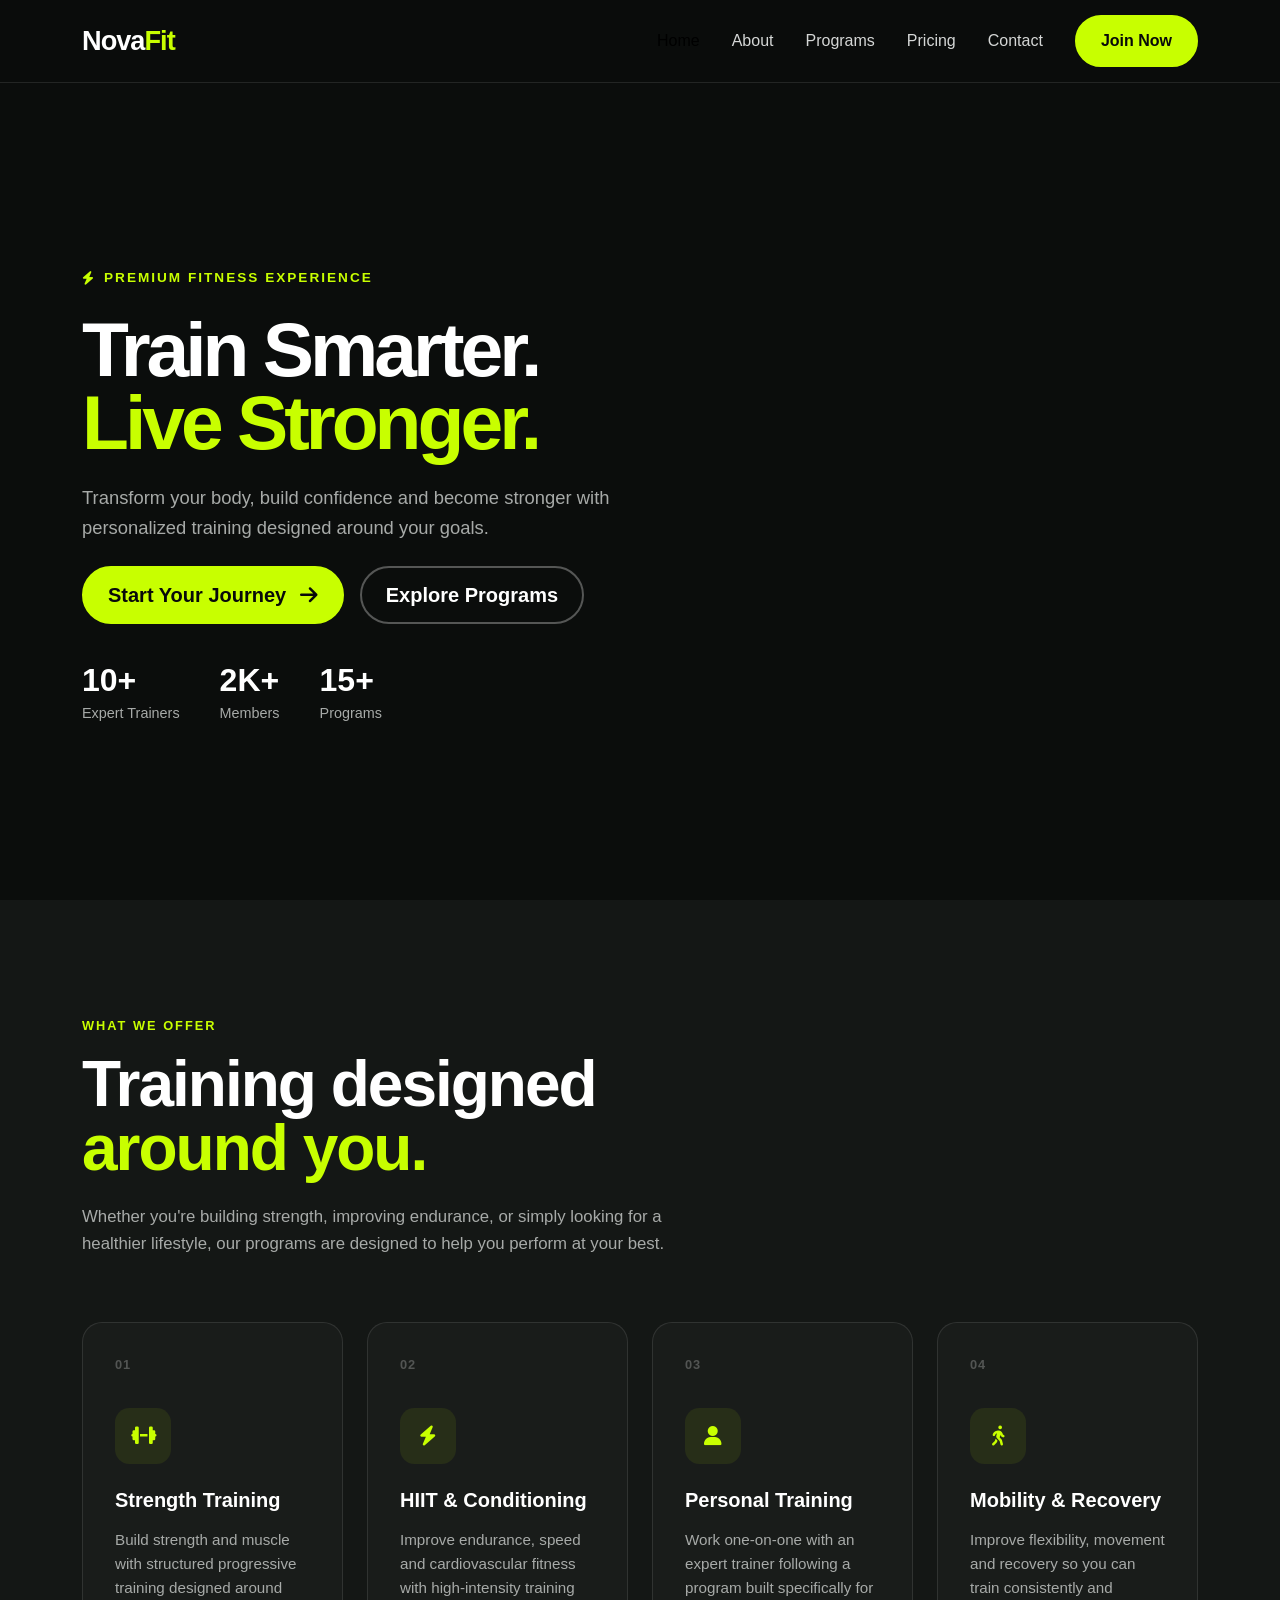
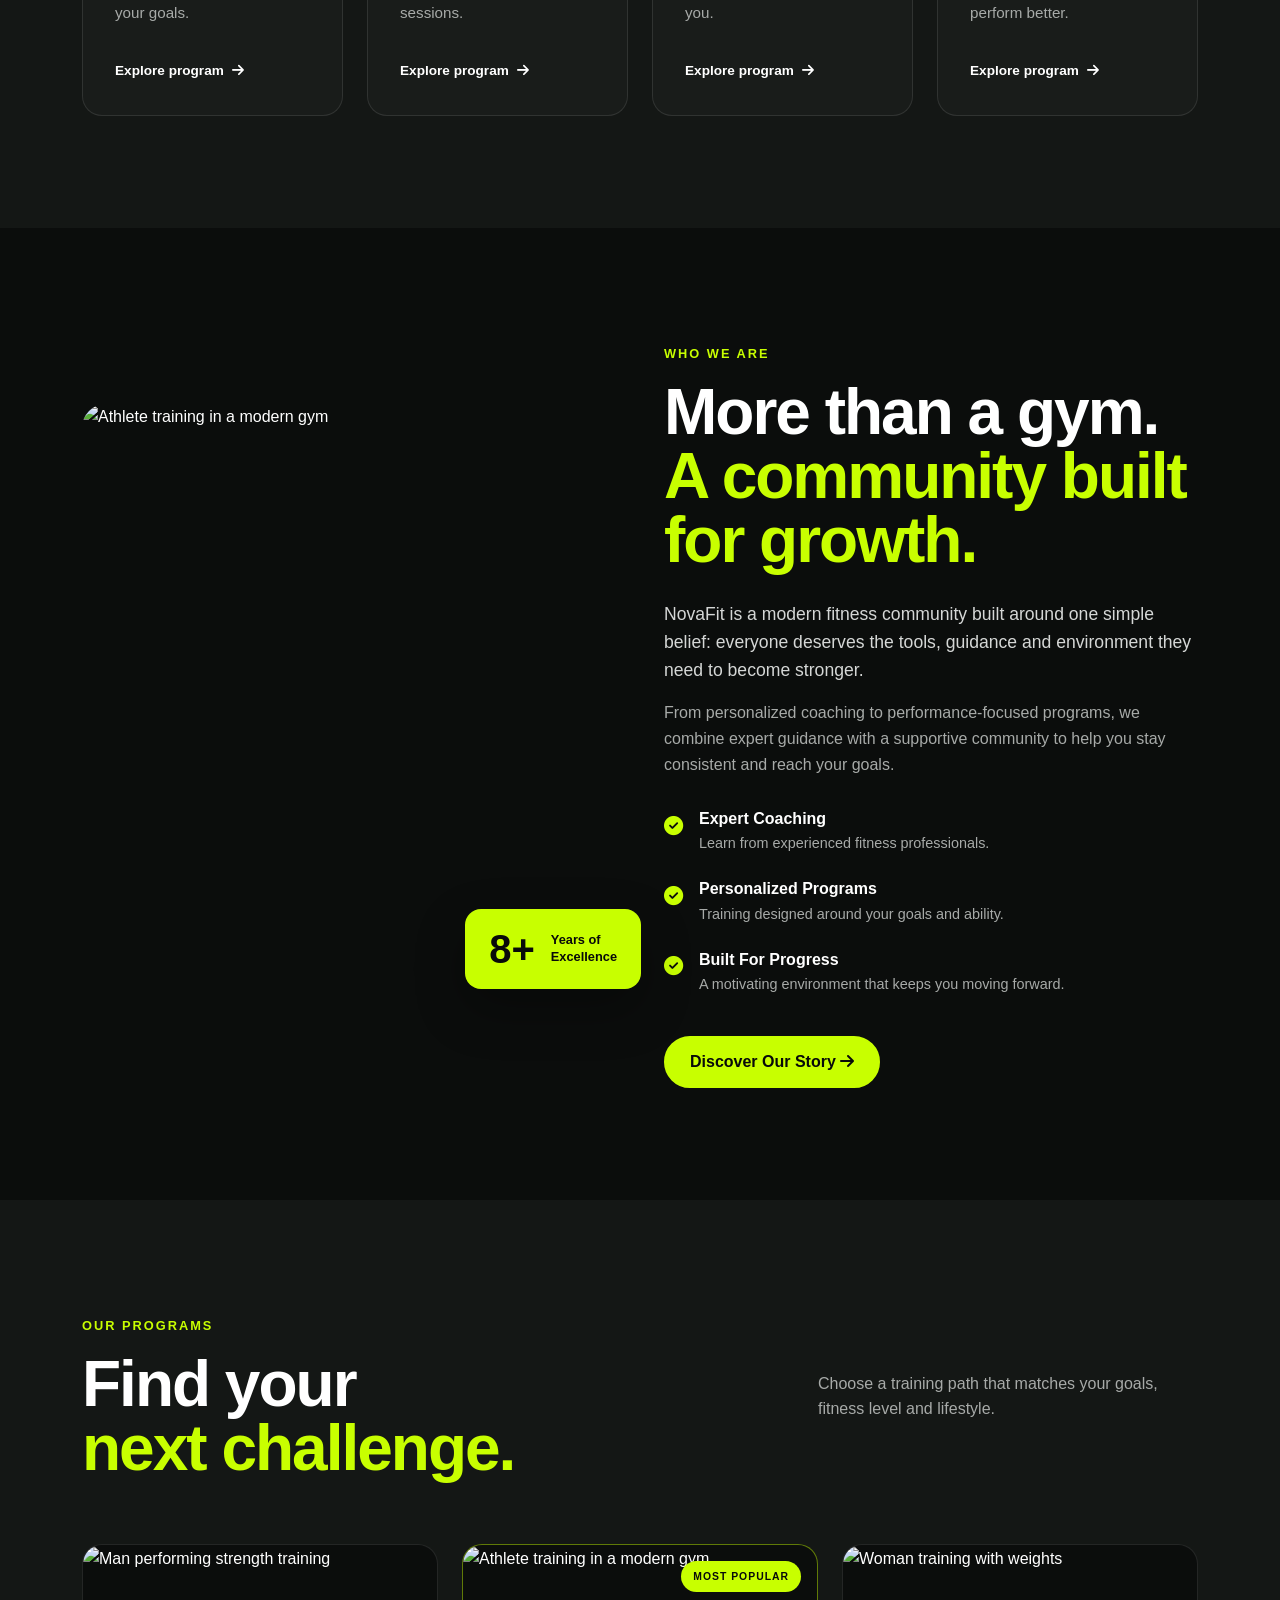
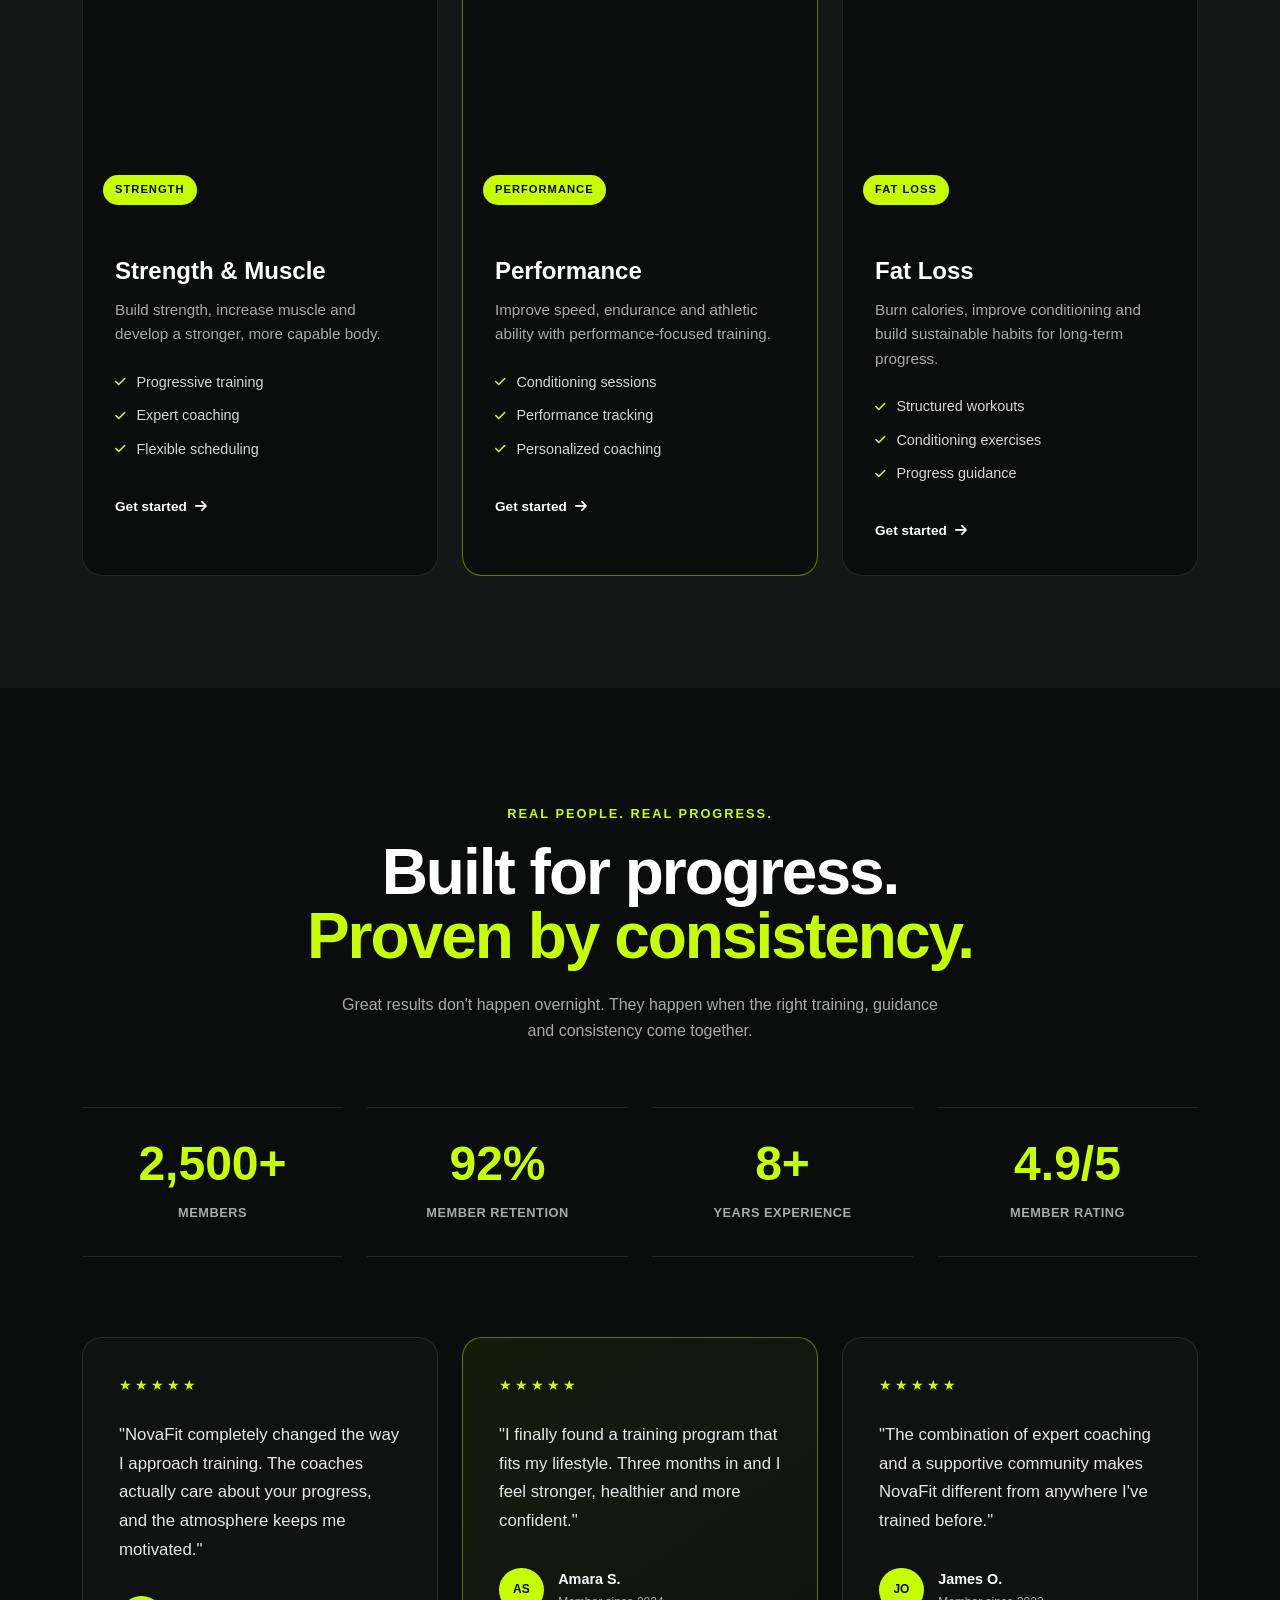
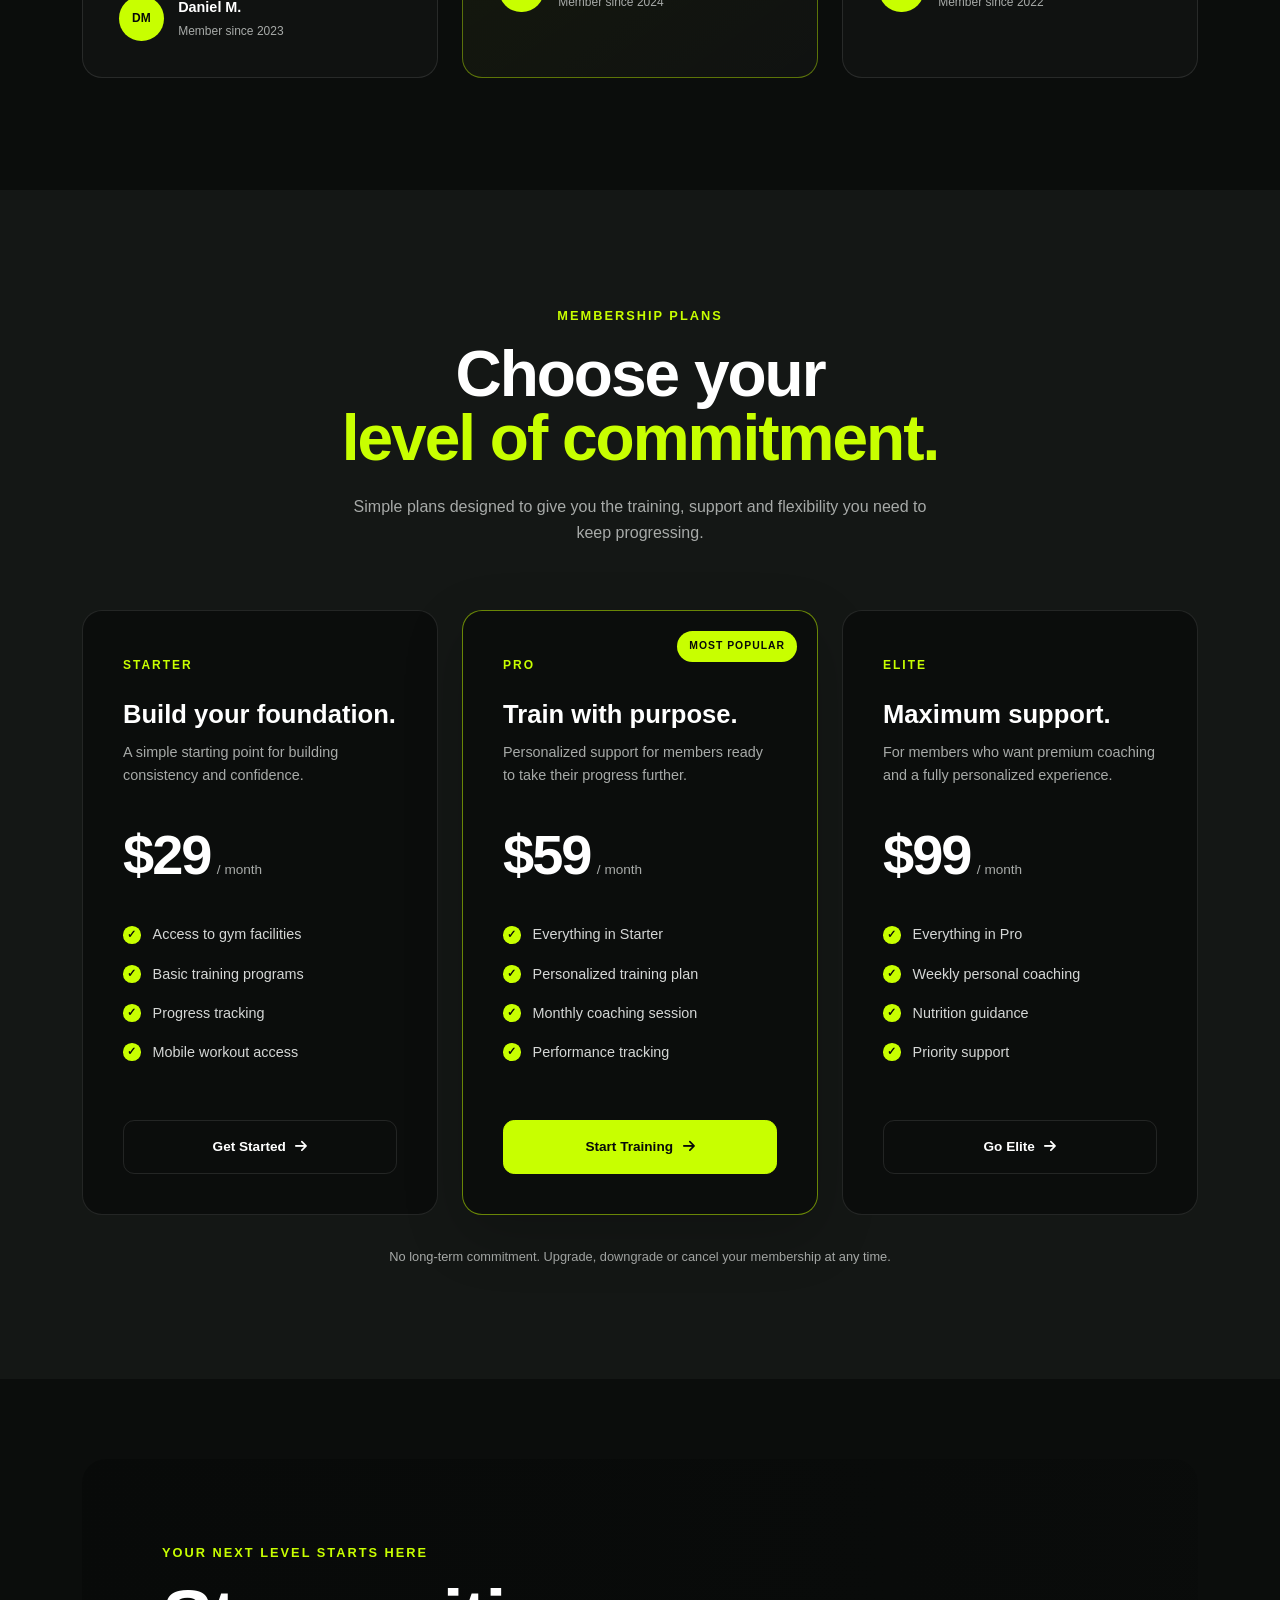
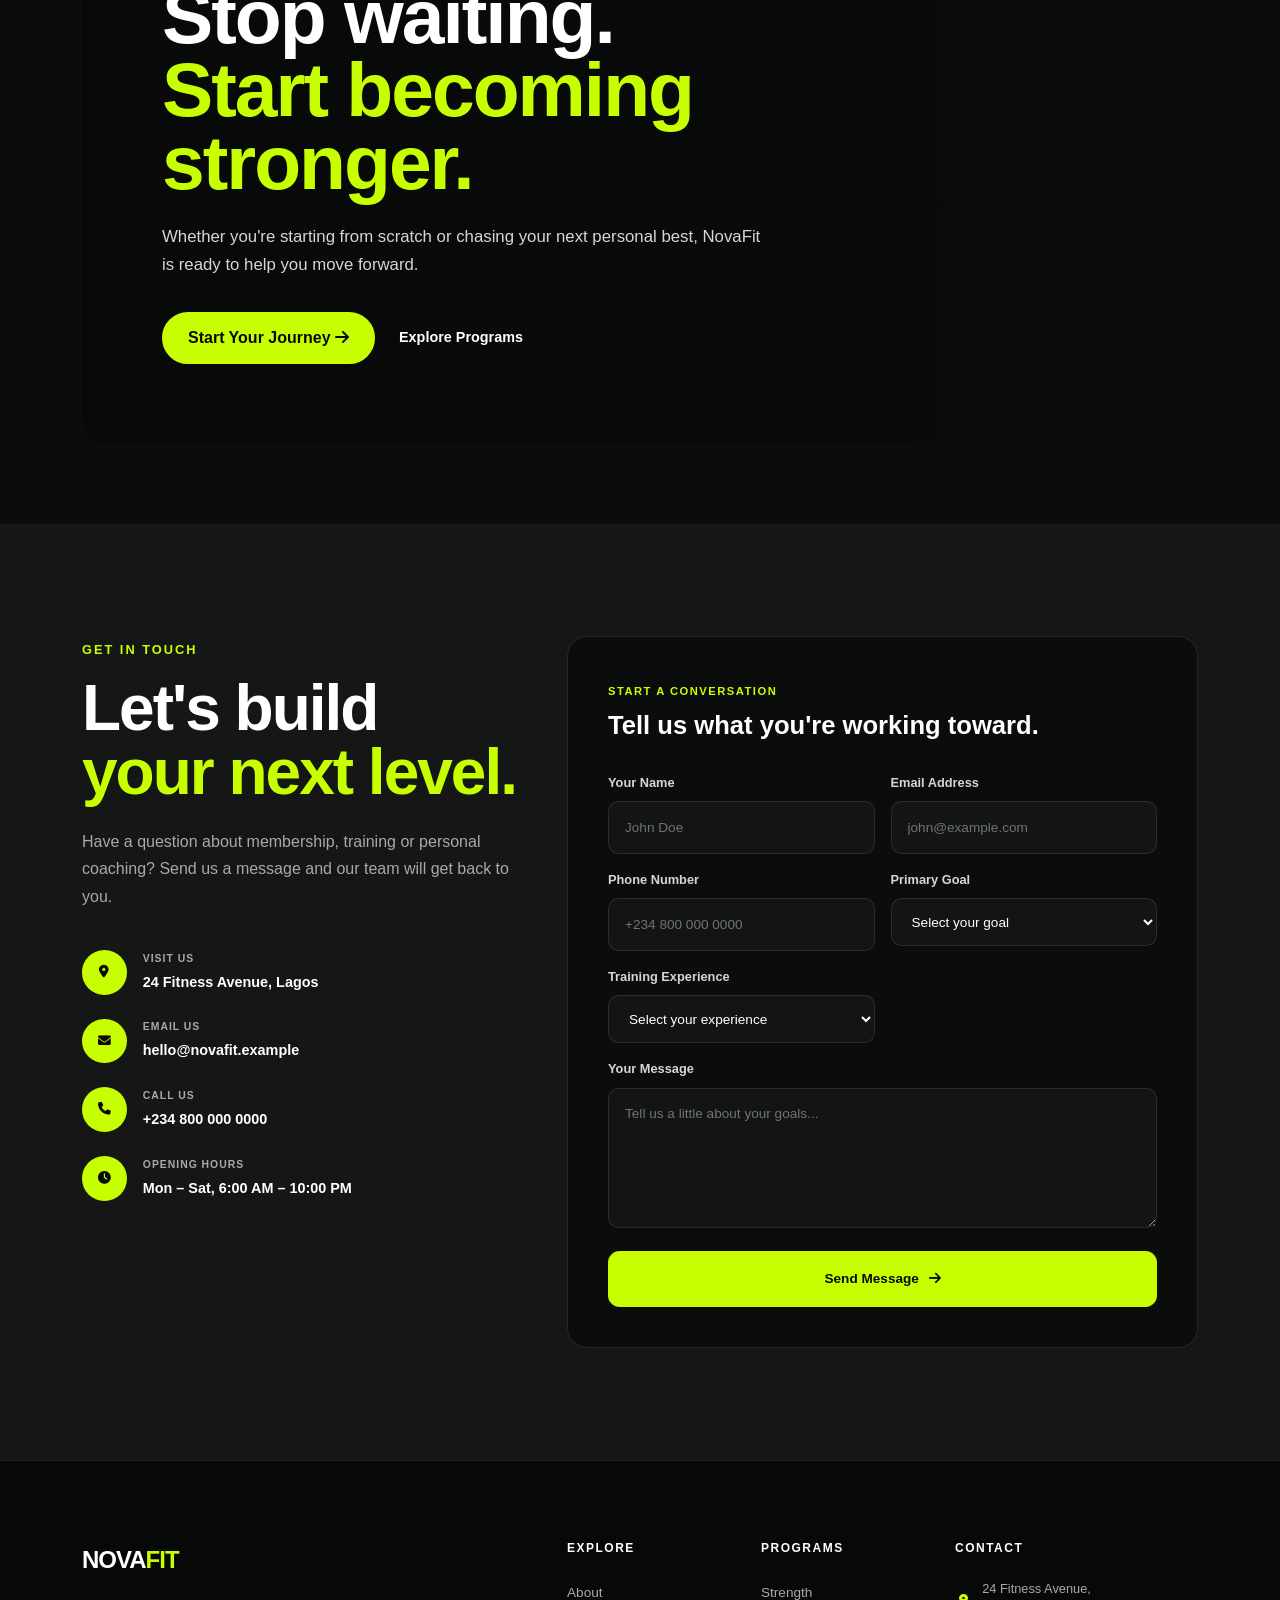
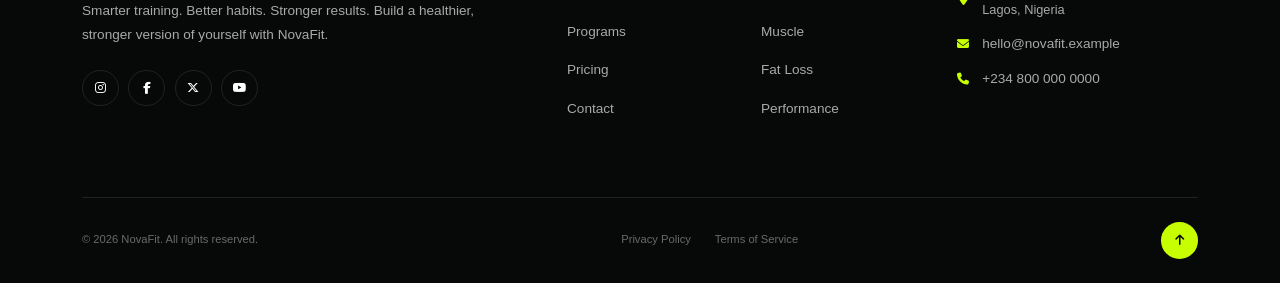
==== commit a320491c: "feat: add responsive footer" ====
--- a/index.html
+++ b/index.html
@@ -345,7 +345,7 @@
      ABOUT SECTION
 ========================== -->
 
-<section class="about-section">
+<section id="about" class="about-section">
 
     <div class="container">
 
@@ -906,7 +906,7 @@
      PRICING SECTION
 ========================== -->
 
-<section class="pricing-section">
+<section id="pricing" class="pricing-section">
 
     <div class="container">
 
@@ -1516,6 +1516,195 @@
 
     </main>
 
+    <!-- =========================
+     FOOTER
+========================== -->
+
+<footer class="site-footer">
+
+    <div class="container">
+
+        <div class="row g-5 footer-main">
+
+            <!-- Brand -->
+            <div class="col-lg-5">
+
+                <div class="footer-brand">
+
+                    <a href="#" class="footer-logo">
+                        NOVA<span>FIT</span>
+                    </a>
+
+                    <p>
+                        Smarter training. Better habits. Stronger
+                        results. Build a healthier, stronger version
+                        of yourself with NovaFit.
+                    </p>
+
+                    <div class="footer-socials">
+
+                        <a href="#" aria-label="Instagram">
+                            <i class="fa-brands fa-instagram"></i>
+                        </a>
+
+                        <a href="#" aria-label="Facebook">
+                            <i class="fa-brands fa-facebook-f"></i>
+                        </a>
+
+                        <a href="#" aria-label="X">
+                            <i class="fa-brands fa-x-twitter"></i>
+                        </a>
+
+                        <a href="#" aria-label="YouTube">
+                            <i class="fa-brands fa-youtube"></i>
+                        </a>
+
+                    </div>
+
+                </div>
+
+            </div>
+
+
+            <!-- Navigation -->
+            <div class="col-6 col-lg-2">
+
+                <div class="footer-column">
+
+                    <h3>
+                        Explore
+                    </h3>
+
+                    <ul>
+
+                        <li>
+                            <a href="#about">About</a>
+                        </li>
+
+                        <li>
+                            <a href="#programs">Programs</a>
+                        </li>
+
+                        <li>
+                            <a href="#pricing">Pricing</a>
+                        </li>
+
+                        <li>
+                            <a href="#contact">Contact</a>
+                        </li>
+
+                    </ul>
+
+                </div>
+
+            </div>
+
+
+            <!-- Programs -->
+            <div class="col-6 col-lg-2">
+
+                <div class="footer-column">
+
+                    <h3>
+                        Programs
+                    </h3>
+
+                    <ul>
+
+                        <li>
+                            <a href="#programs">Strength</a>
+                        </li>
+
+                        <li>
+                            <a href="#programs">Muscle</a>
+                        </li>
+
+                        <li>
+                            <a href="#programs">Fat Loss</a>
+                        </li>
+
+                        <li>
+                            <a href="#programs">Performance</a>
+                        </li>
+
+                    </ul>
+
+                </div>
+
+            </div>
+
+
+            <!-- Contact -->
+            <div class="col-lg-3">
+
+                <div class="footer-column">
+
+                    <h3>
+                        Contact
+                    </h3>
+
+                    <ul class="footer-contact-list">
+
+                        <li>
+                            <i class="fa-solid fa-location-dot"></i>
+                            <span>
+                                24 Fitness Avenue,<br>
+                                Lagos, Nigeria
+                            </span>
+                        </li>
+
+                        <li>
+                            <i class="fa-solid fa-envelope"></i>
+                            <a href="mailto:hello@novafit.example">
+                                hello@novafit.example
+                            </a>
+                        </li>
+
+                        <li>
+                            <i class="fa-solid fa-phone"></i>
+                            <a href="tel:+2348000000000">
+                                +234 800 000 0000
+                            </a>
+                        </li>
+
+                    </ul>
+
+                </div>
+
+            </div>
+
+        </div>
+
+
+        <!-- Footer Bottom -->
+        <div class="footer-bottom">
+
+            <p>
+                © 2026 NovaFit. All rights reserved.
+            </p>
+
+            <div class="footer-bottom-links">
+
+                <a href="#">
+                    Privacy Policy
+                </a>
+
+                <a href="#">
+                    Terms of Service
+                </a>
+
+            </div>
+
+            <a href="#" class="back-to-top" aria-label="Back to top">
+                <i class="fa-solid fa-arrow-up"></i>
+            </a>
+
+        </div>
+
+    </div>
+
+</footer>
+
 
     <!-- Bootstrap JavaScript -->
     <script
--- a/style.css
+++ b/style.css
@@ -832,6 +832,34 @@
     font-size: 1.35rem;
 }
 
+/* FOOTER RESPONSIVE */
+
+.site-footer {
+    padding: 4rem 0 1.25rem;
+}
+
+.footer-main {
+    padding-bottom: 3rem;
+}
+
+.footer-brand p {
+    max-width: 100%;
+}
+
+.footer-bottom {
+    flex-direction: column;
+    align-items: flex-start;
+}
+
+.footer-bottom-links {
+    flex-wrap: wrap;
+    gap: 1rem;
+}
+
+.back-to-top {
+    align-self: flex-end;
+}
+
 }
 
 /* =========================================
@@ -1903,4 +1931,259 @@
 .contact-submit:hover {
     color: #ffffff;
     background: transparent;
+}
+
+/* =========================================
+   FOOTER
+========================================= */
+
+.site-footer {
+    padding: 5rem 0 1.5rem;
+
+    background: #070908;
+
+    border-top: 1px solid var(--border-color);
+}
+
+
+/* =========================================
+   FOOTER MAIN
+========================================= */
+
+.footer-main {
+    padding-bottom: 4rem;
+}
+
+
+/* =========================================
+   FOOTER BRAND
+========================================= */
+
+.footer-logo {
+    display: inline-block;
+
+    color: #ffffff;
+
+    font-size: 1.5rem;
+    font-weight: 900;
+    letter-spacing: -1px;
+
+    text-decoration: none;
+
+    margin-bottom: 1.25rem;
+}
+
+.footer-logo span {
+    color: var(--primary-color);
+}
+
+.footer-brand p {
+    max-width: 400px;
+
+    color: var(--muted-text);
+
+    font-size: 0.85rem;
+    line-height: 1.7;
+
+    margin-bottom: 1.5rem;
+}
+
+
+/* =========================================
+   FOOTER SOCIALS
+========================================= */
+
+.footer-socials {
+    display: flex;
+    align-items: center;
+    gap: 0.6rem;
+}
+
+.footer-socials a {
+    width: 2.3rem;
+    height: 2.3rem;
+
+    display: flex;
+    align-items: center;
+    justify-content: center;
+
+    color: #ffffff;
+
+    border: 1px solid var(--border-color);
+    border-radius: 50%;
+
+    font-size: 0.75rem;
+
+    text-decoration: none;
+
+    transition:
+        color 0.3s ease,
+        background 0.3s ease,
+        border-color 0.3s ease;
+}
+
+.footer-socials a:hover {
+    color: #080a09;
+
+    background: var(--primary-color);
+
+    border-color: var(--primary-color);
+}
+
+
+/* =========================================
+   FOOTER COLUMNS
+========================================= */
+
+.footer-column h3 {
+    color: #ffffff;
+
+    font-size: 0.75rem;
+    font-weight: 800;
+    letter-spacing: 1.5px;
+    text-transform: uppercase;
+
+    margin-bottom: 1.5rem;
+}
+
+.footer-column ul {
+    list-style: none;
+
+    padding: 0;
+    margin: 0;
+}
+
+.footer-column li {
+    margin-bottom: 0.8rem;
+}
+
+.footer-column li a {
+    color: var(--muted-text);
+
+    font-size: 0.85rem;
+
+    text-decoration: none;
+
+    transition: color 0.3s ease;
+}
+
+.footer-column li a:hover {
+    color: var(--primary-color);
+}
+
+
+/* =========================================
+   FOOTER CONTACT
+========================================= */
+
+.footer-contact-list li {
+    display: flex;
+    align-items: center;
+    gap: 0.7rem;
+}
+
+.footer-contact-list i {
+    flex-shrink: 0;
+
+    width: 1rem;
+
+    color: var(--primary-color);
+
+    font-size: 0.75rem;
+
+    text-align: center;
+}
+
+.footer-contact-list span,
+.footer-contact-list a {
+    color: var(--muted-text);
+
+    font-size: 0.8rem;
+    line-height: 1.6;
+
+    text-decoration: none;
+}
+
+.footer-contact-list a:hover {
+    color: var(--primary-color);
+}
+
+
+/* =========================================
+   FOOTER BOTTOM
+========================================= */
+
+.footer-bottom {
+    display: flex;
+    align-items: center;
+    justify-content: space-between;
+    gap: 1.5rem;
+
+    padding-top: 1.5rem;
+
+    border-top: 1px solid var(--border-color);
+}
+
+.footer-bottom p {
+    margin: 0;
+
+    color: #666b68;
+
+    font-size: 0.7rem;
+}
+
+.footer-bottom-links {
+    display: flex;
+    gap: 1.5rem;
+}
+
+.footer-bottom-links a {
+    color: #666b68;
+
+    font-size: 0.7rem;
+
+    text-decoration: none;
+
+    transition: color 0.3s ease;
+}
+
+.footer-bottom-links a:hover {
+    color: var(--primary-color);
+}
+
+
+/* =========================================
+   BACK TO TOP
+========================================= */
+
+.back-to-top {
+    width: 2.3rem;
+    height: 2.3rem;
+
+    display: flex;
+    align-items: center;
+    justify-content: center;
+
+    flex-shrink: 0;
+
+    color: #080a09;
+    background: var(--primary-color);
+
+    border-radius: 50%;
+
+    font-size: 0.75rem;
+
+    text-decoration: none;
+
+    transition:
+        transform 0.3s ease,
+        background 0.3s ease;
+}
+
+.back-to-top:hover {
+    color: #080a09;
+
+    background: #ffffff;
+
+    transform: translateY(-3px);
 }
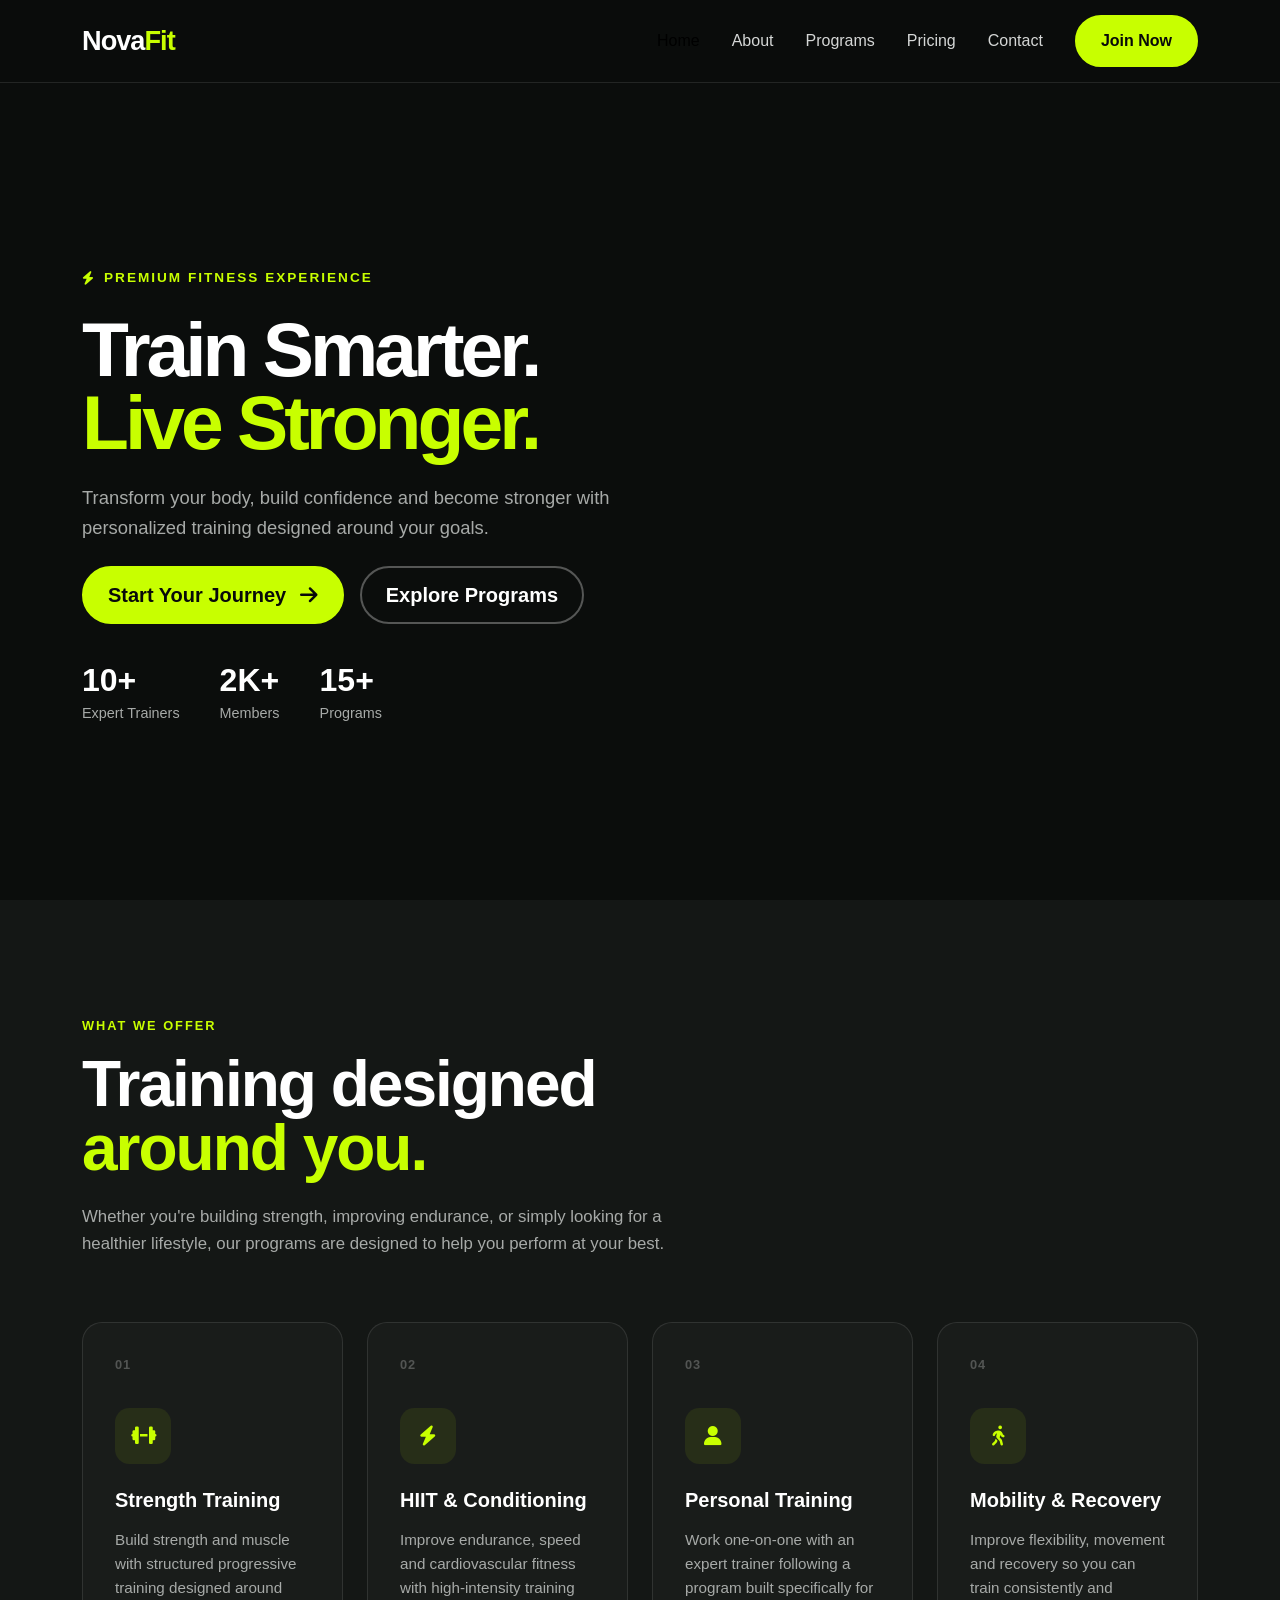
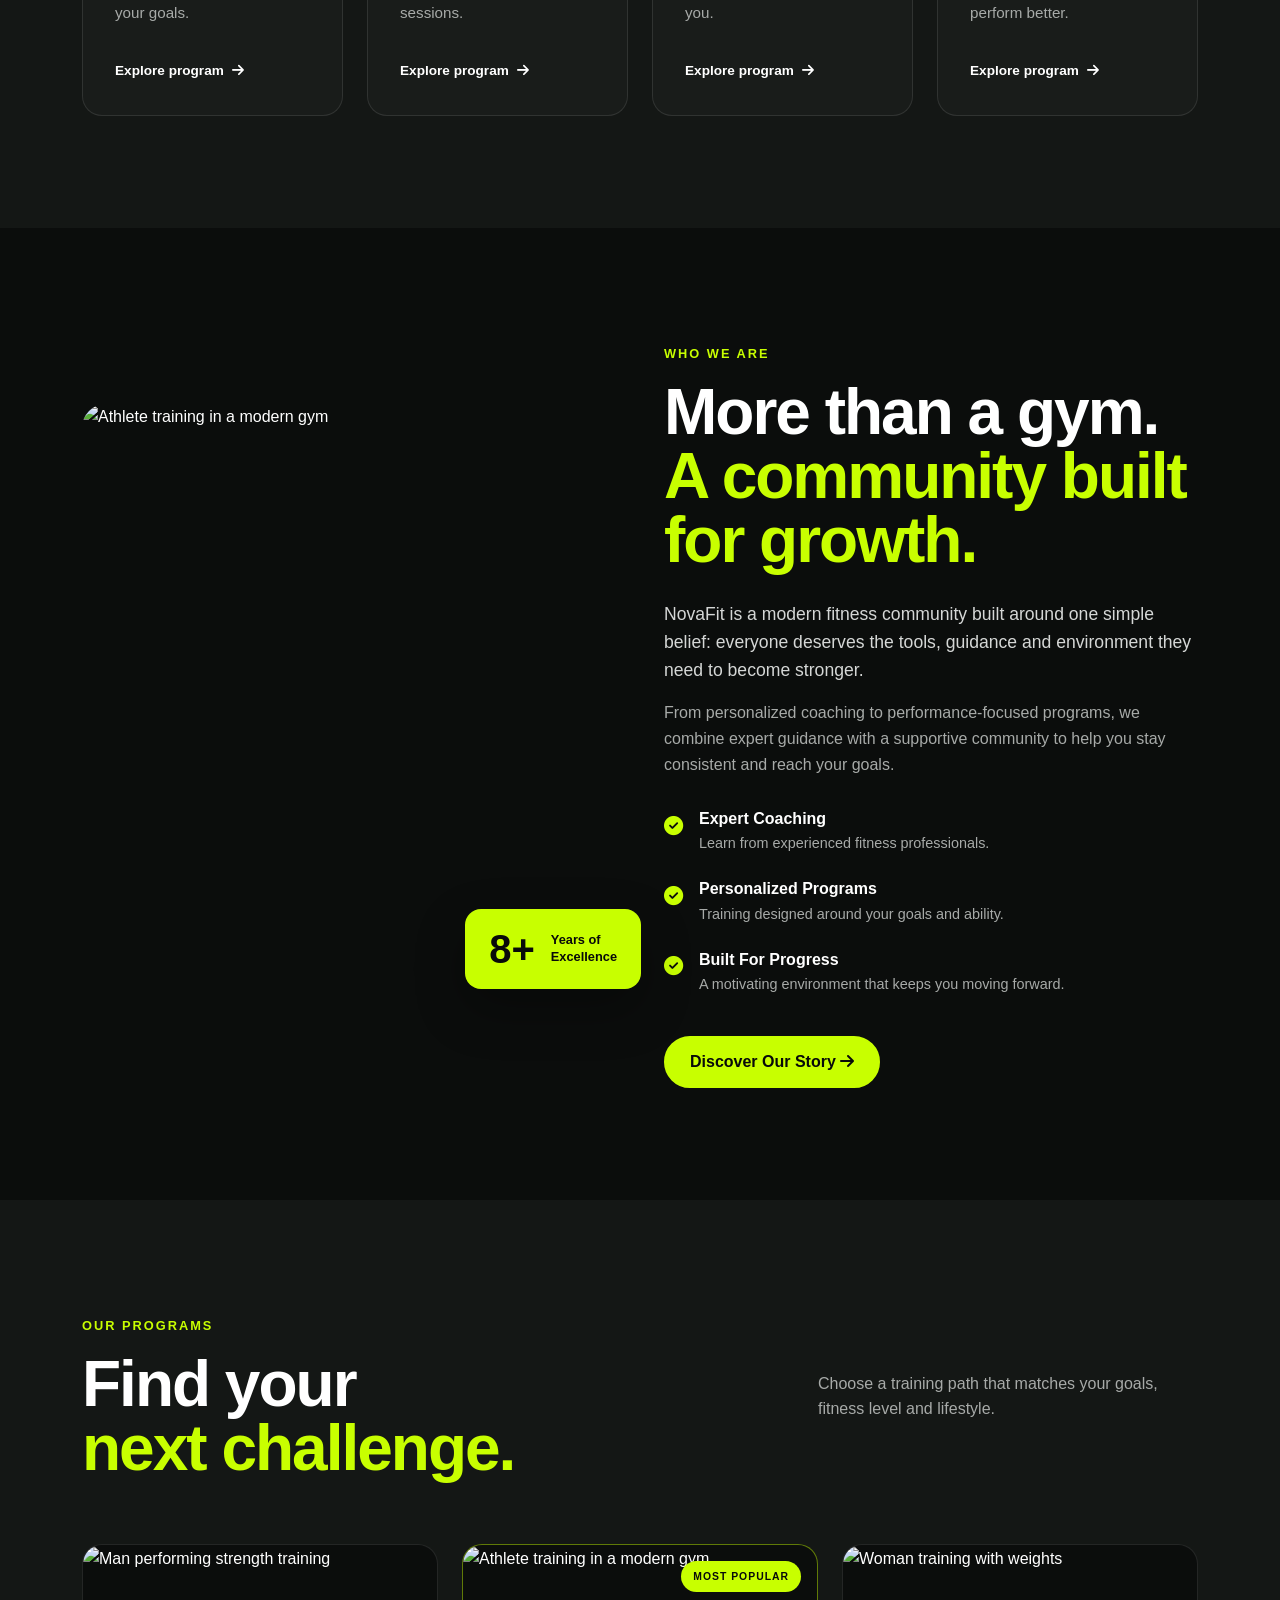
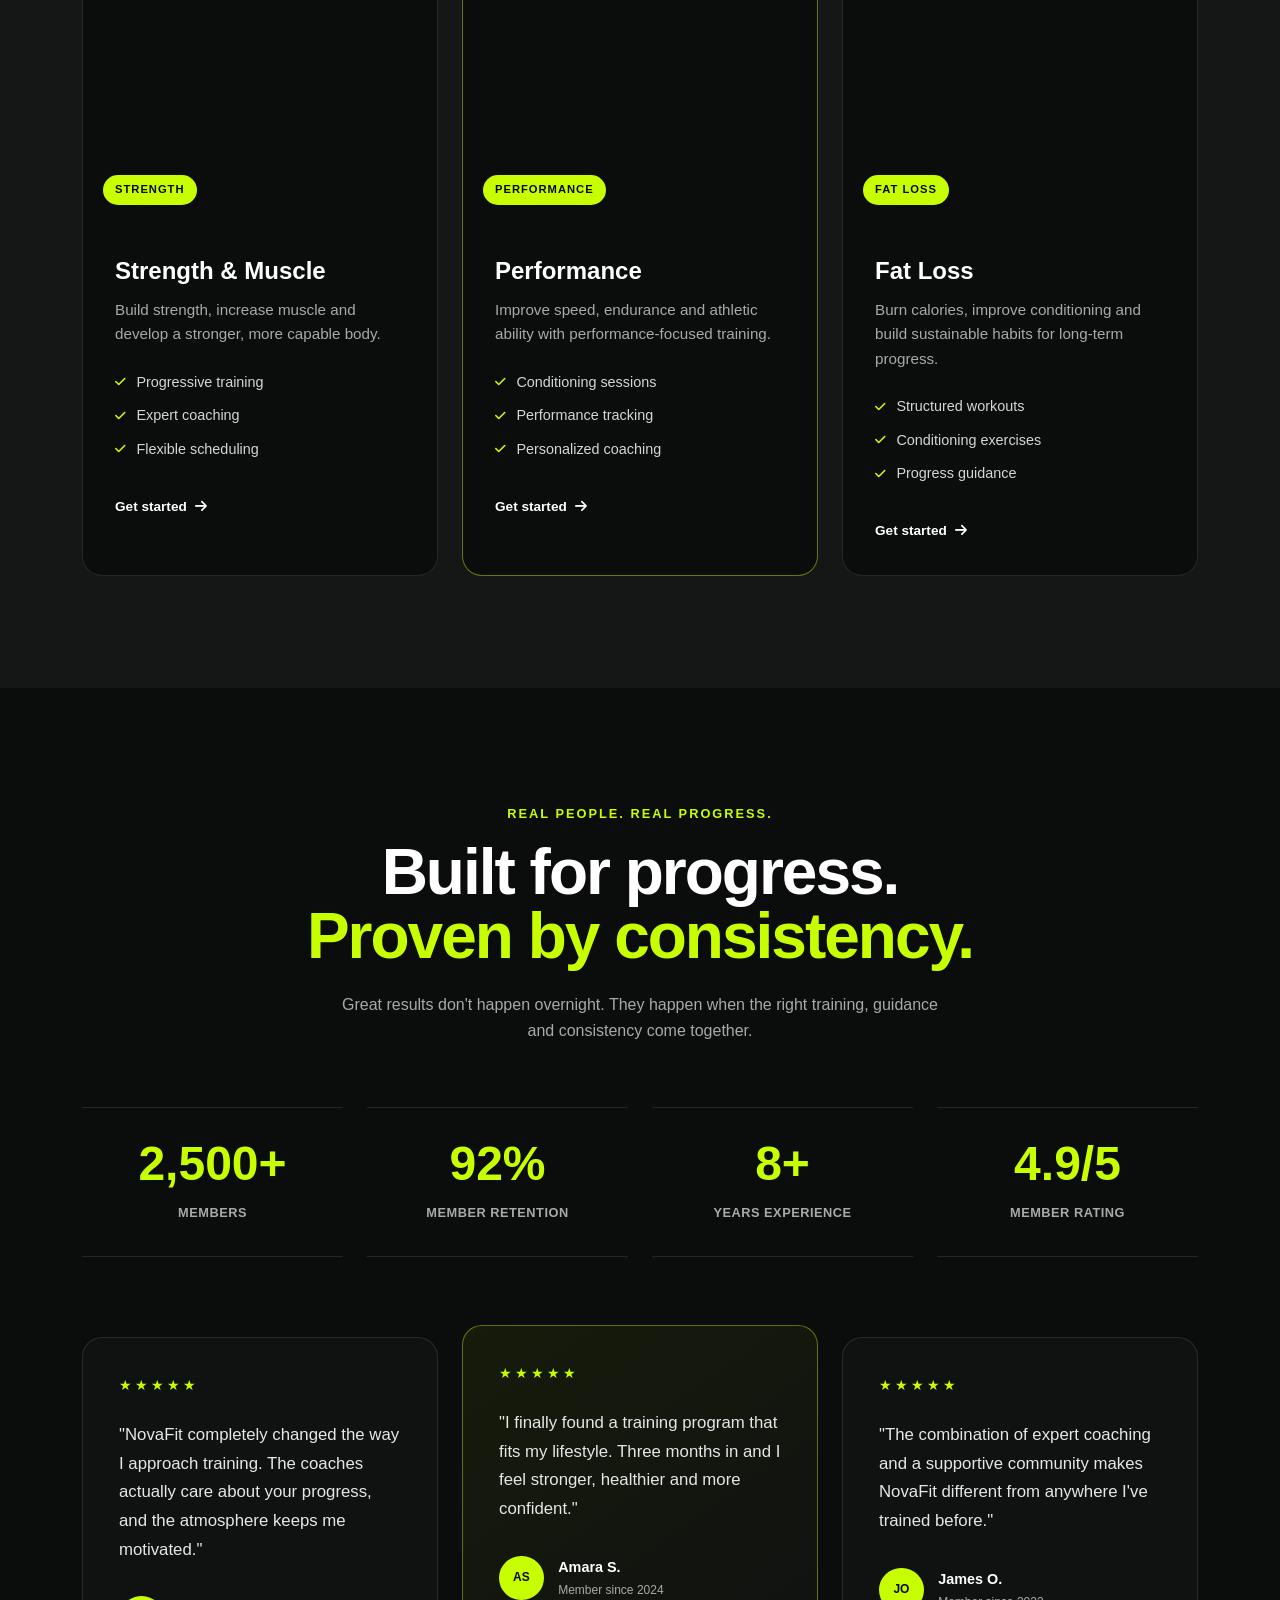
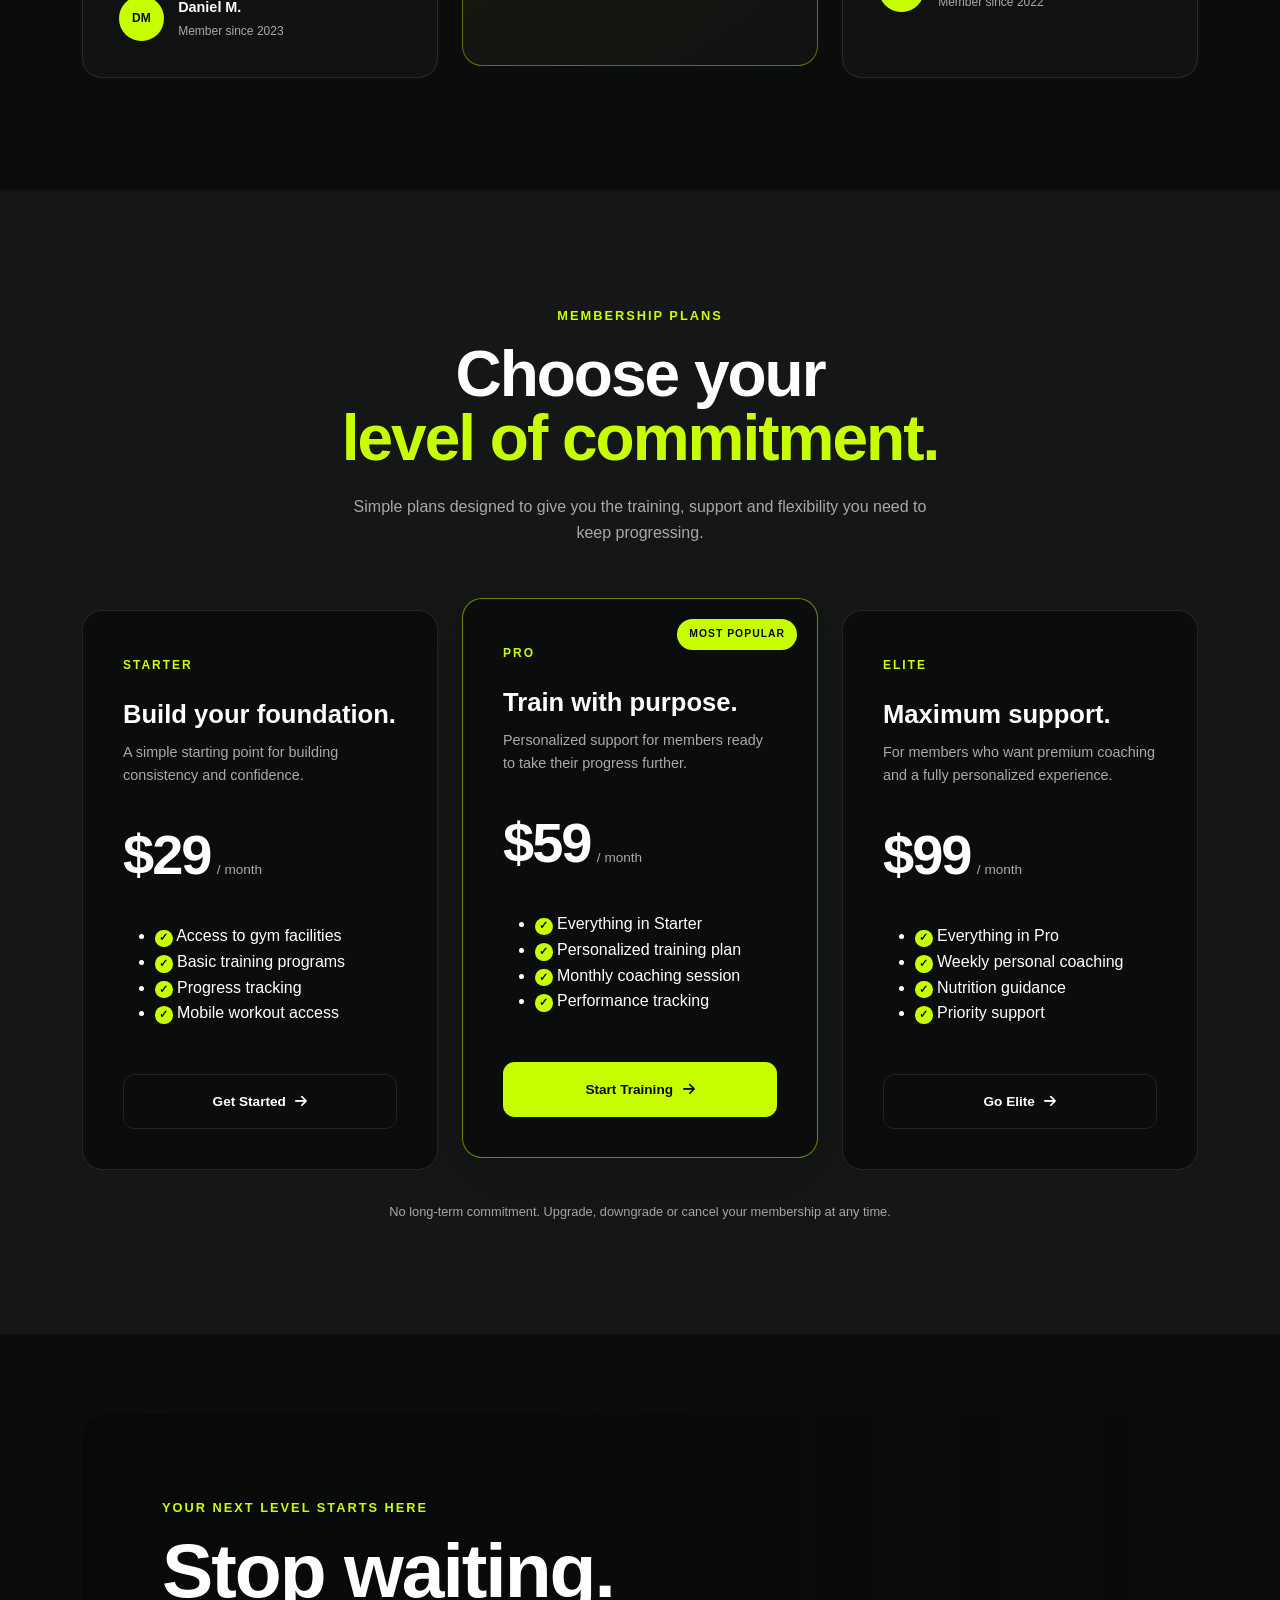
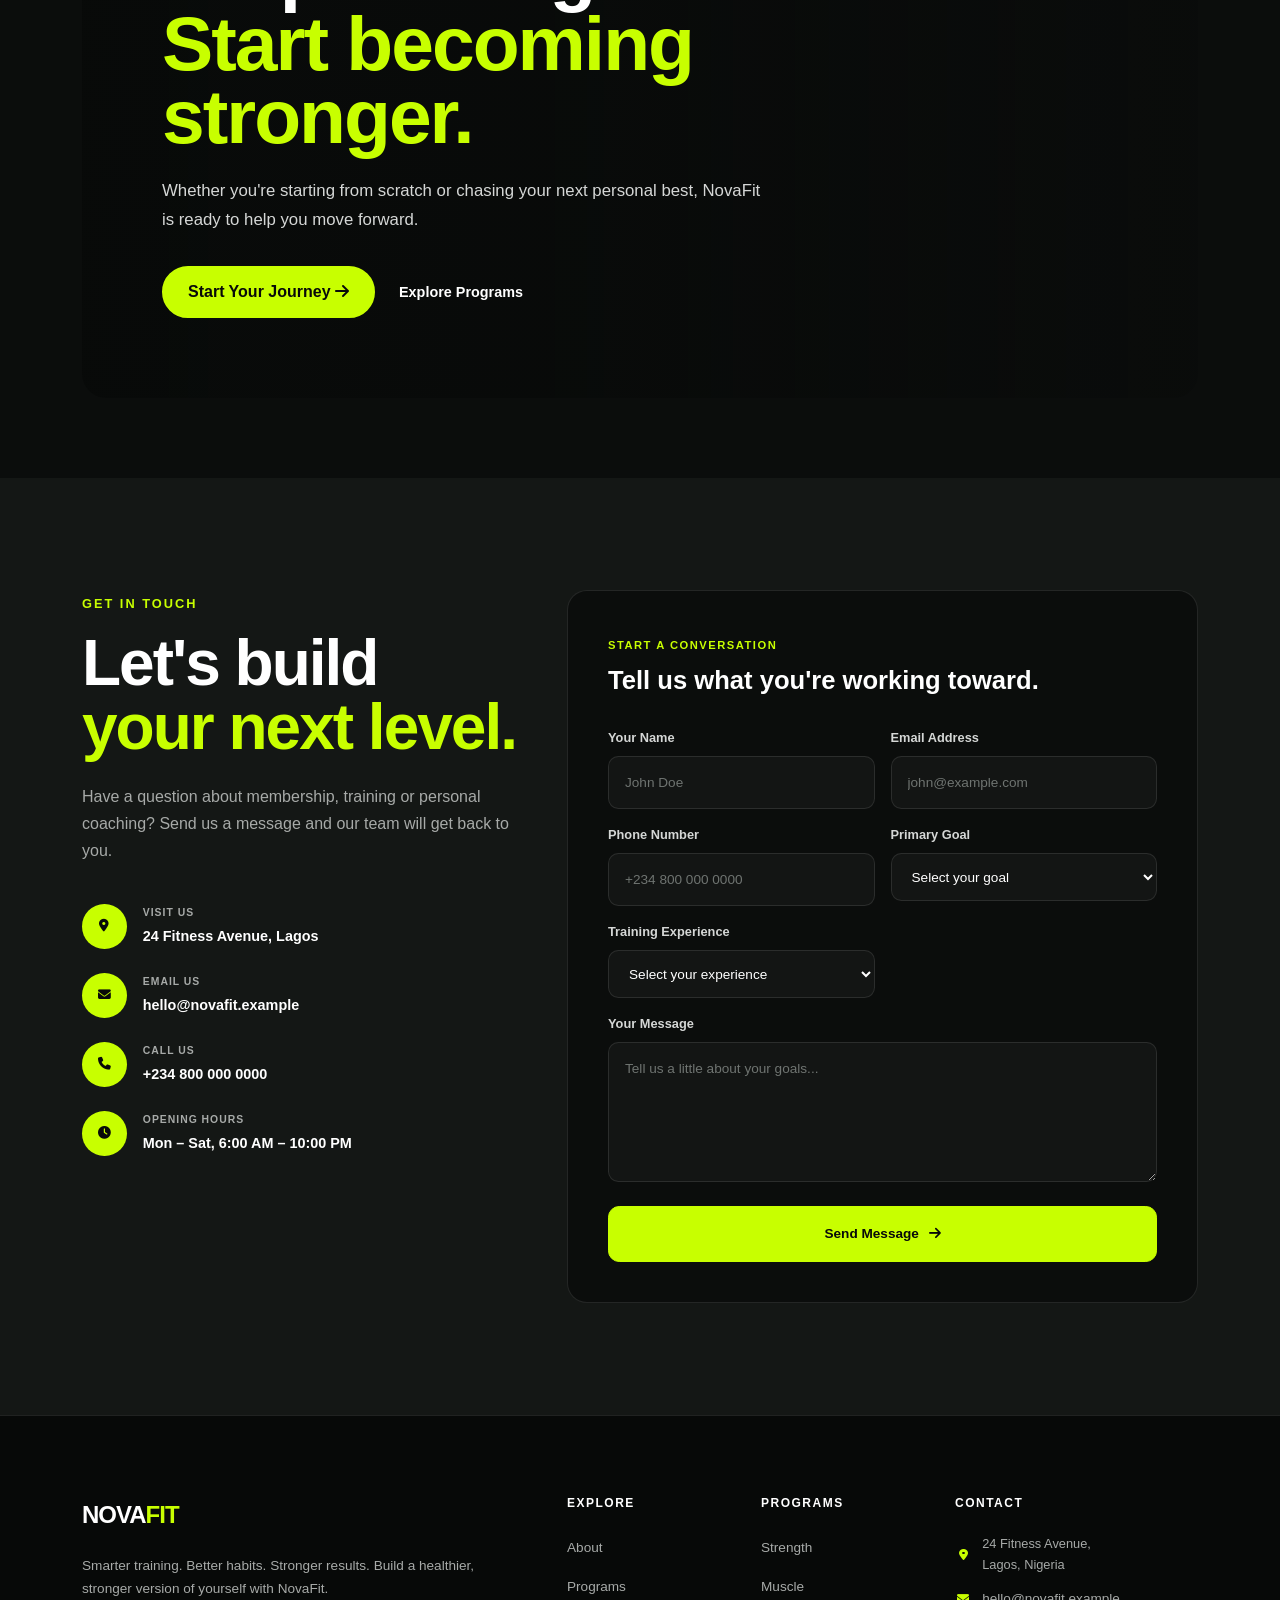
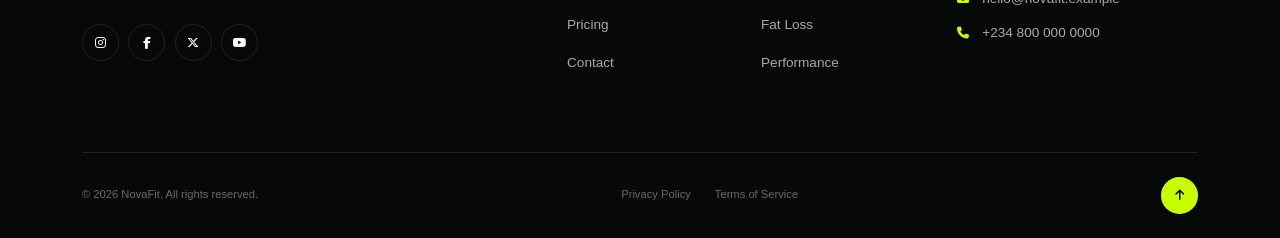
==== commit 6baf47ca: "polish: refine animations and featured sections" ====
--- a/index.html
+++ b/index.html
@@ -27,7 +27,7 @@
     <link rel="stylesheet" href="style.css">
 </head>
 
-<body>
+<body id="top">
 
     <!-- =========================
          NAVIGATION
@@ -57,37 +57,37 @@
                 <ul class="navbar-nav ms-auto align-items-lg-center">
 
                     <li class="nav-item">
-                        <a class="nav-link active" href="index.html">
+                        <a class="nav-link active" href="#top">
                             Home
                         </a>
                     </li>
 
                     <li class="nav-item">
-                        <a class="nav-link" href="about.html">
+                        <a class="nav-link" href="#about">
                             About
                         </a>
                     </li>
 
                     <li class="nav-item">
-                        <a class="nav-link" href="programs.html">
+                        <a class="nav-link" href="#programs">
                             Programs
                         </a>
                     </li>
 
                     <li class="nav-item">
-                        <a class="nav-link" href="pricing.html">
+                        <a class="nav-link" href="#pricing">
                             Pricing
                         </a>
                     </li>
 
                     <li class="nav-item">
-                        <a class="nav-link" href="contact.html">
+                        <a class="nav-link" href="#contact">
                             Contact
                         </a>
                     </li>
 
                     <li class="nav-item ms-lg-3 mt-3 mt-lg-0">
-                        <a class="btn btn-primary-custom" href="contact.html">
+                        <a class="btn btn-primary-custom" href="#contact">
                             Join Now
                         </a>
                     </li>
@@ -133,7 +133,7 @@
                         <div class="hero-buttons">
 
                             <a
-                                href="contact.html"
+                                href="#contact"
                                 class="btn btn-primary-custom btn-lg"
                             >
                                 Start Your Journey
@@ -141,7 +141,7 @@
                             </a>
 
                             <a
-                                href="programs.html"
+                                href="#programs"
                                 class="btn btn-outline-custom btn-lg"
                             >
                                 Explore Programs
@@ -180,7 +180,7 @@
      SERVICES SECTION
 ========================== -->
 
-<section class="services-section">
+<section id="services" class="services-section">
 
     <div class="container">
 
@@ -354,12 +354,13 @@
             <!-- About Image -->
             <div class="col-lg-6">
 
-                <div class="about-image-wrapper">
+                <div class="about-image-wrapper reveal">
 
                     <img
                         src="https://images.unsplash.com/photo-1534438327276-14e5300c3a48?auto=format&fit=crop&w=1200&q=85"
                         alt="Athlete training in a modern gym"
                         class="about-image"
+                        loading="lazy"
                     >
 
                     <div class="experience-card">
@@ -518,11 +519,12 @@
 
                 <article class="program-card">
 
-                    <div class="program-image">
+                    <div class="program-image reveal">
 
                         <img
                             src="https://images.unsplash.com/photo-1583454110551-21f2fa2afe61?auto=format&fit=crop&w=1000&q=85"
                             alt="Man performing strength training"
+                            loading="lazy"
                         >
 
                         <span class="program-label">
@@ -561,7 +563,7 @@
 
                         </ul>
 
-                        <a href="contact.html" class="program-link">
+                        <a href="#contact" class="program-link">
                             Get started
                             <i class="fa-solid fa-arrow-right"></i>
                         </a>
@@ -582,11 +584,12 @@
                         MOST POPULAR
                     </div>
 
-                    <div class="program-image">
+                    <div class="program-image reveal">
 
                         <img
                             src="https://images.unsplash.com/photo-1534438327276-14e5300c3a48?auto=format&fit=crop&w=1000&q=85"
                             alt="Athlete training in a modern gym"
+                            loading="lazy"
                         >
 
                         <span class="program-label">
@@ -625,7 +628,7 @@
 
                         </ul>
 
-                        <a href="contact.html" class="program-link">
+                        <a href="#contact" class="program-link">
                             Get started
                             <i class="fa-solid fa-arrow-right"></i>
                         </a>
@@ -642,11 +645,12 @@
 
                 <article class="program-card">
 
-                    <div class="program-image">
+                    <div class="program-image reveal">
 
                         <img
                             src="https://images.unsplash.com/photo-1571019614242-c5c5dee9f50b?auto=format&fit=crop&w=1000&q=85"
                             alt="Woman training with weights"
+                            loading="lazy"
                         >
 
                         <span class="program-label">
@@ -685,7 +689,7 @@
 
                         </ul>
 
-                        <a href="contact.html" class="program-link">
+                        <a href="#contact" class="program-link">
                             Get started
                             <i class="fa-solid fa-arrow-right"></i>
                         </a>
@@ -801,7 +805,7 @@
             <!-- Testimonial 1 -->
             <div class="col-lg-4">
 
-                <article class="testimonial-card">
+                <article class="testimonial-card reveal">
 
                     <div class="testimonial-rating">
                         ★★★★★
@@ -834,7 +838,7 @@
             <!-- Testimonial 2 -->
             <div class="col-lg-4">
 
-                <article class="testimonial-card featured-testimonial">
+                <article class="testimonial-card featured-testimonial reveal">
 
                     <div class="testimonial-rating">
                         ★★★★★
@@ -867,7 +871,7 @@
             <!-- Testimonial 3 -->
             <div class="col-lg-4">
 
-                <article class="testimonial-card">
+                <article class="testimonial-card reveal">
 
                     <div class="testimonial-rating">
                         ★★★★★
@@ -936,7 +940,7 @@
             <!-- Starter -->
             <div class="col-lg-4">
 
-                <article class="pricing-card">
+                <article class="pricing-card reveal">
 
                     <div class="pricing-card-header">
 
@@ -971,25 +975,21 @@
 
                         <li>
                             <span class="feature-check"></span>
-                            <!-- <i class="fa-solid fa-check"></i> -->
                             Access to gym facilities
                         </li>
 
                         <li>
                             <span class="feature-check"></span>
-                            <!-- <i class="fa-solid fa-check"></i> -->
                             Basic training programs
                         </li>
 
                         <li>
                             <span class="feature-check"></span>
-                            <!-- <i class="fa-solid fa-check"></i> -->
                             Progress tracking
                         </li>
 
                         <li>
                             <span class="feature-check"></span>
-                            <!-- <i class="fa-solid fa-check"></i> -->
                             Mobile workout access
                         </li>
 
@@ -997,7 +997,7 @@
 
 
                     <a
-                        href="contact.html"
+                        href="#contact"
                         class="pricing-button"
                     >
                         Get Started
@@ -1012,7 +1012,7 @@
             <!-- Pro -->
             <div class="col-lg-4">
 
-                <article class="pricing-card featured-pricing">
+                <article class="pricing-card featured-pricing reveal">
 
                     <div class="popular-pricing">
                         MOST POPULAR
@@ -1052,25 +1052,21 @@
 
                         <li>
                             <span class="feature-check"></span>
-                            <!-- <i class="fa-solid fa-check"></i> -->
                             Everything in Starter
                         </li>
 
                         <li>
                             <span class="feature-check"></span>
-                            <!-- <i class="fa-solid fa-check"></i> -->
                             Personalized training plan
                         </li>
 
                         <li>
                             <span class="feature-check"></span>
-                            <!-- <i class="fa-solid fa-check"></i> -->
                             Monthly coaching session
                         </li>
 
                         <li>
                             <span class="feature-check"></span>
-                            <!-- <i class="fa-solid fa-check"></i> -->
                             Performance tracking
                         </li>
 
@@ -1078,7 +1074,7 @@
 
 
                     <a
-                        href="contact.html"
+                        href="#contact"
                         class="pricing-button pricing-button-primary"
                     >
                         Start Training
@@ -1093,7 +1089,7 @@
             <!-- Elite -->
             <div class="col-lg-4">
 
-                <article class="pricing-card">
+                <article class="pricing-card reveal">
 
                     <div class="pricing-card-header">
 
@@ -1128,13 +1124,11 @@
 
                         <li>
                             <span class="feature-check"></span>
-                            <!-- <i class="fa-solid fa-check"></i> -->
                             Everything in Pro
                         </li>
 
                         <li>
                             <span class="feature-check"></span>
-                            <!-- <i class="fa-solid fa-check"></i> -->
                             Weekly personal coaching
                         </li>
 
@@ -1146,7 +1140,6 @@
 
                         <li>
                             <span class="feature-check"></span>
-                            <!-- <i class="fa-solid fa-check"></i> -->
                             Priority support
                         </li>
 
@@ -1154,7 +1147,7 @@
 
 
                     <a
-                        href="contact.html"
+                        href="#contact"
                         class="pricing-button"
                     >
                         Go Elite
@@ -1208,7 +1201,7 @@
                 <div class="final-cta-actions">
 
                     <a
-                        href="contact.html"
+                        href="#contact"
                         class="btn btn-primary-custom"
                     >
                         Start Your Journey
@@ -1531,7 +1524,7 @@
 
                 <div class="footer-brand">
 
-                    <a href="#" class="footer-logo">
+                    <a href="index.html" class="footer-logo">
                         NOVA<span>FIT</span>
                     </a>
 
--- a/style.css
+++ b/style.css
@@ -1307,6 +1307,8 @@
             rgba(200, 255, 0, 0.06),
             rgba(255, 255, 255, 0.025)
         );
+
+         transform: translateY(-12px);
 }
 
 /* =========================================
@@ -1446,32 +1448,29 @@
 
 
 /* =========================================
-   PRICING FEATURES
-========================================= */
-
-.pricing-features {
-    list-style: none;
-
-    padding: 0;
-    margin: 0 0 2.5rem;
-}
-
-.pricing-features li {
-    display: flex;
-    align-items: center;
-    gap: 0.75rem;
-
-    color: #d5d7d6;
-
-    font-size: 0.9rem;
-
-    margin-bottom: 1rem;
-}
-
-.pricing-features i {
-    color: var(--primary-color);
-
-    font-size: 0.75rem;
+   FEATURED PRICING
+========================================= */
+
+.featured-pricing {
+    border-color: rgba(200, 255, 0, 0.5);
+
+    box-shadow:
+        0 20px 60px rgba(0, 0, 0, 0.2);
+
+    /* Keep the featured Pro card slightly raised */
+    transform: translateY(-12px);
+}
+
+.pricing-button-primary {
+    color: #080a09;
+    background: var(--primary-color);
+    border-color: var(--primary-color);
+}
+
+.pricing-button-primary:hover {
+    background: transparent;
+    color: #ffffff;
+    border-color: var(--primary-color);
 }
 
 
@@ -1524,6 +1523,11 @@
 
     box-shadow:
         0 20px 60px rgba(0, 0, 0, 0.2);
+
+        /* Keep the featured Pro card slightly raised */
+
+    transform: translateY(-12px);
+
 }
 
 .pricing-button-primary {
@@ -2186,4 +2190,56 @@
     background: #ffffff;
 
     transform: translateY(-3px);
-}+}
+
+
+/* =========================
+   SCROLL REVEAL ANIMATION
+========================== */
+
+.reveal {
+    opacity: 0;
+    transition: opacity 0.7s ease-out;
+}
+
+.reveal.show {
+    opacity: 1;
+}
+
+@media (prefers-reduced-motion: reduce) {
+    .reveal {
+        opacity: 1;
+        transform: none;
+        transition: none;
+    }
+
+    html {
+        scroll-behavior: auto;
+    }
+}
+
+/* =========================
+   PRICING BLUR REVEAL
+========================== */
+
+.pricing-card.reveal {
+    opacity: 0;
+    filter: blur(6px);
+    transition:
+        opacity 0.5s ease-out,
+        filter 0.5s ease-out;
+}
+
+.pricing-card.reveal.show {
+    opacity: 1;
+    filter: blur(0);
+}
+
+@media (prefers-reduced-motion: reduce) {
+    .pricing-card.reveal {
+        opacity: 1;
+        filter: none;
+        transition: none;
+    }
+}
+
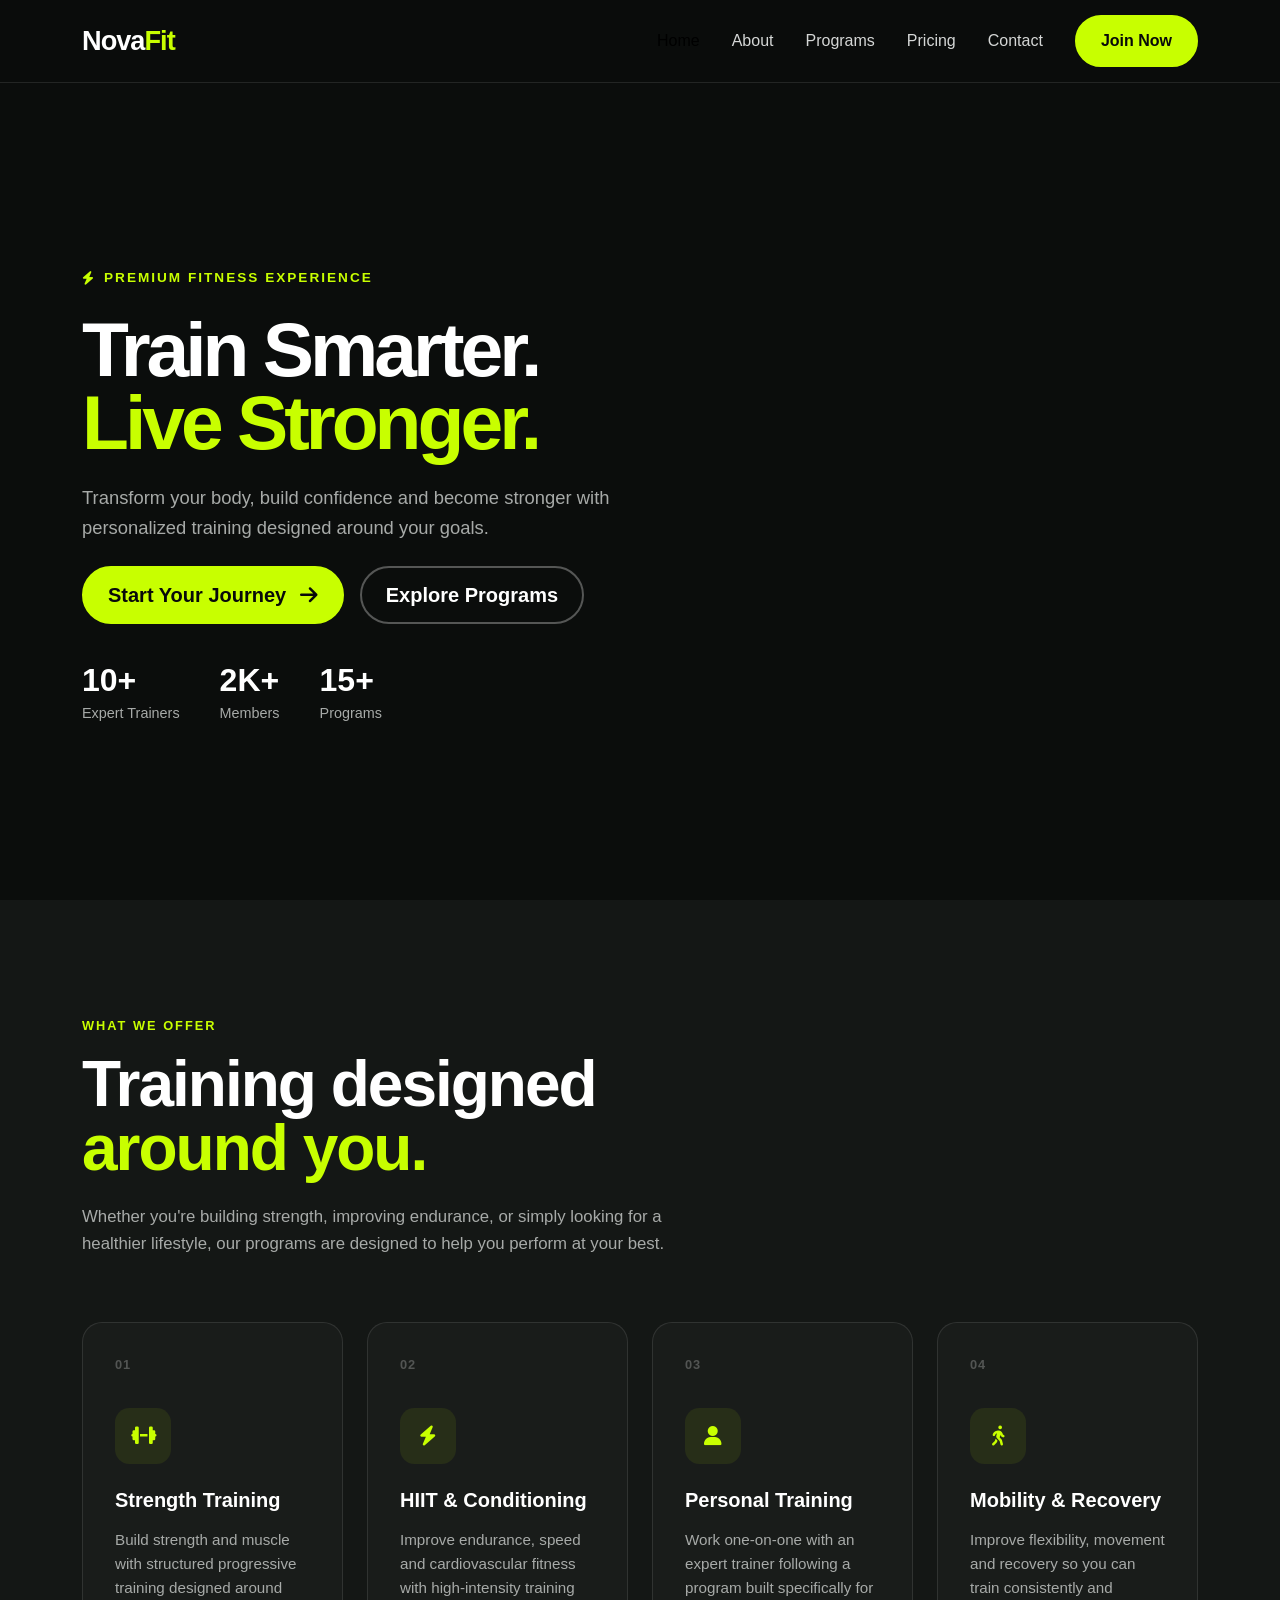
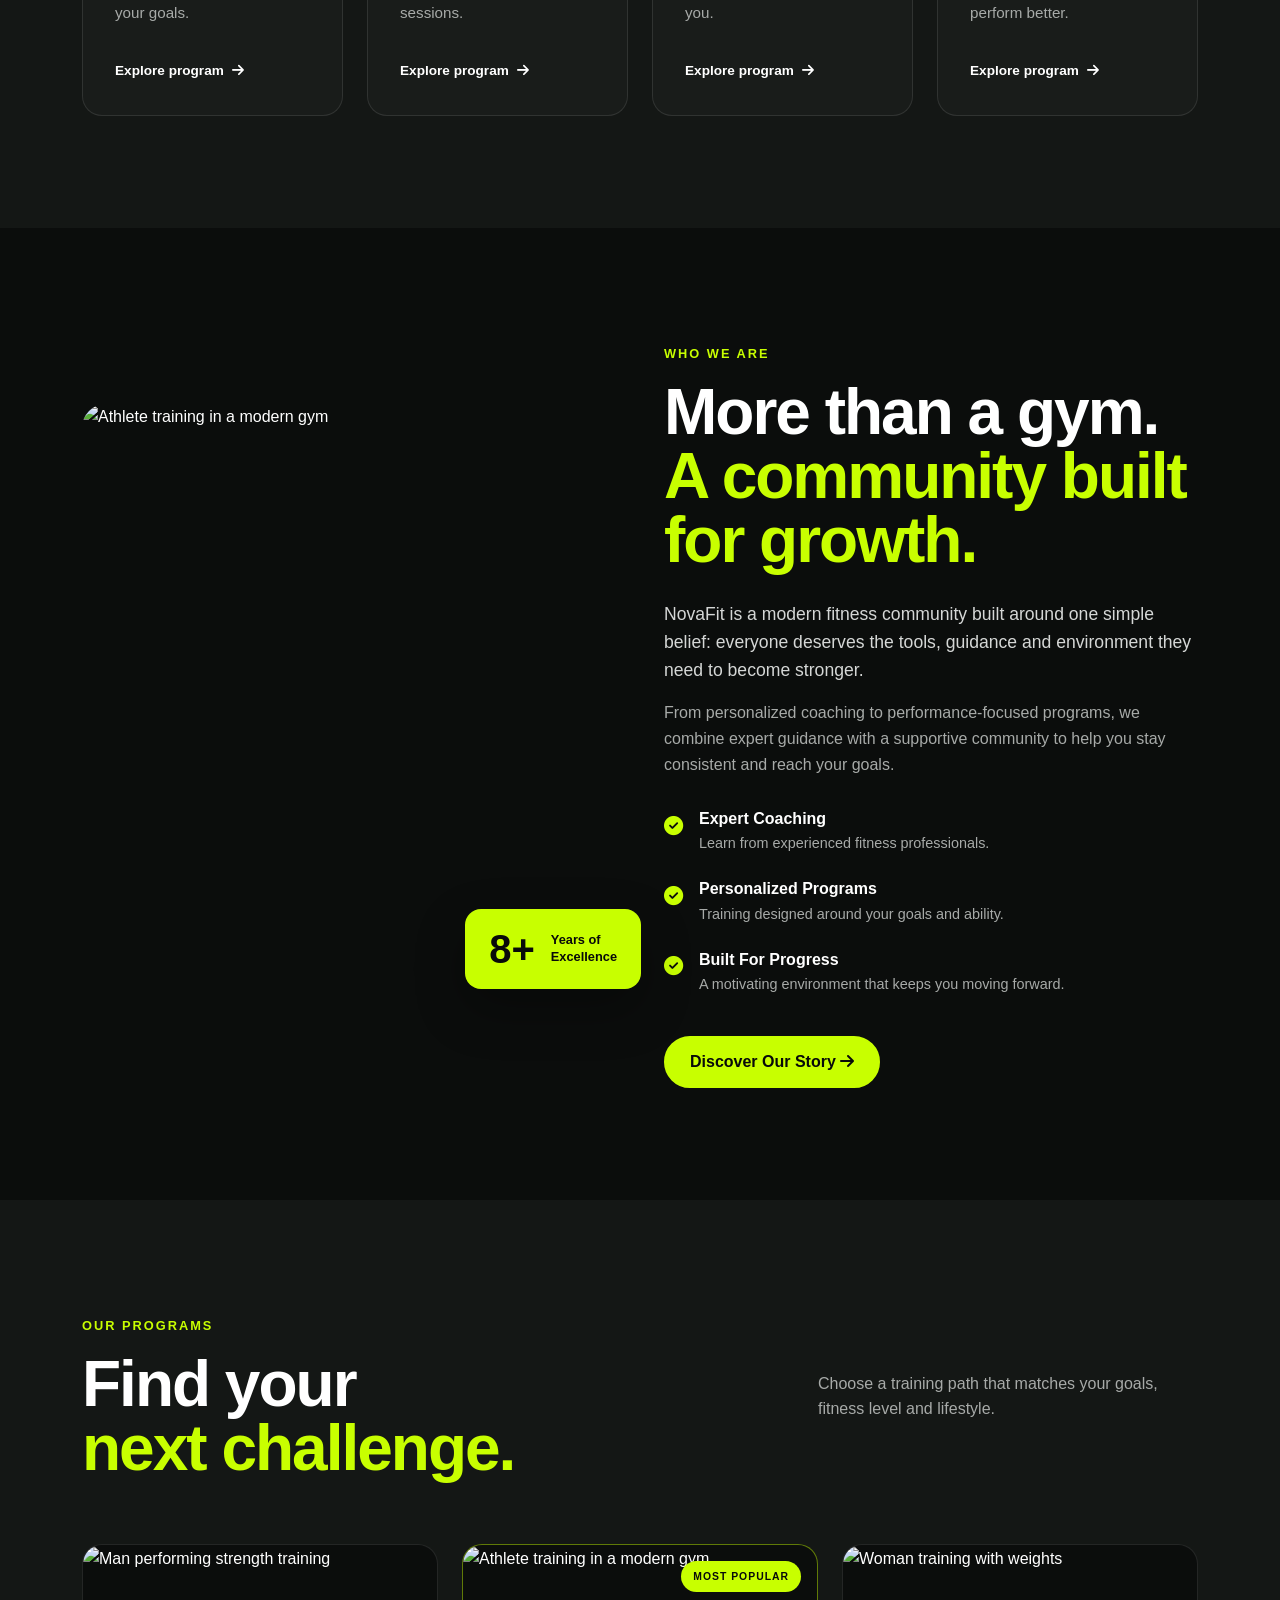
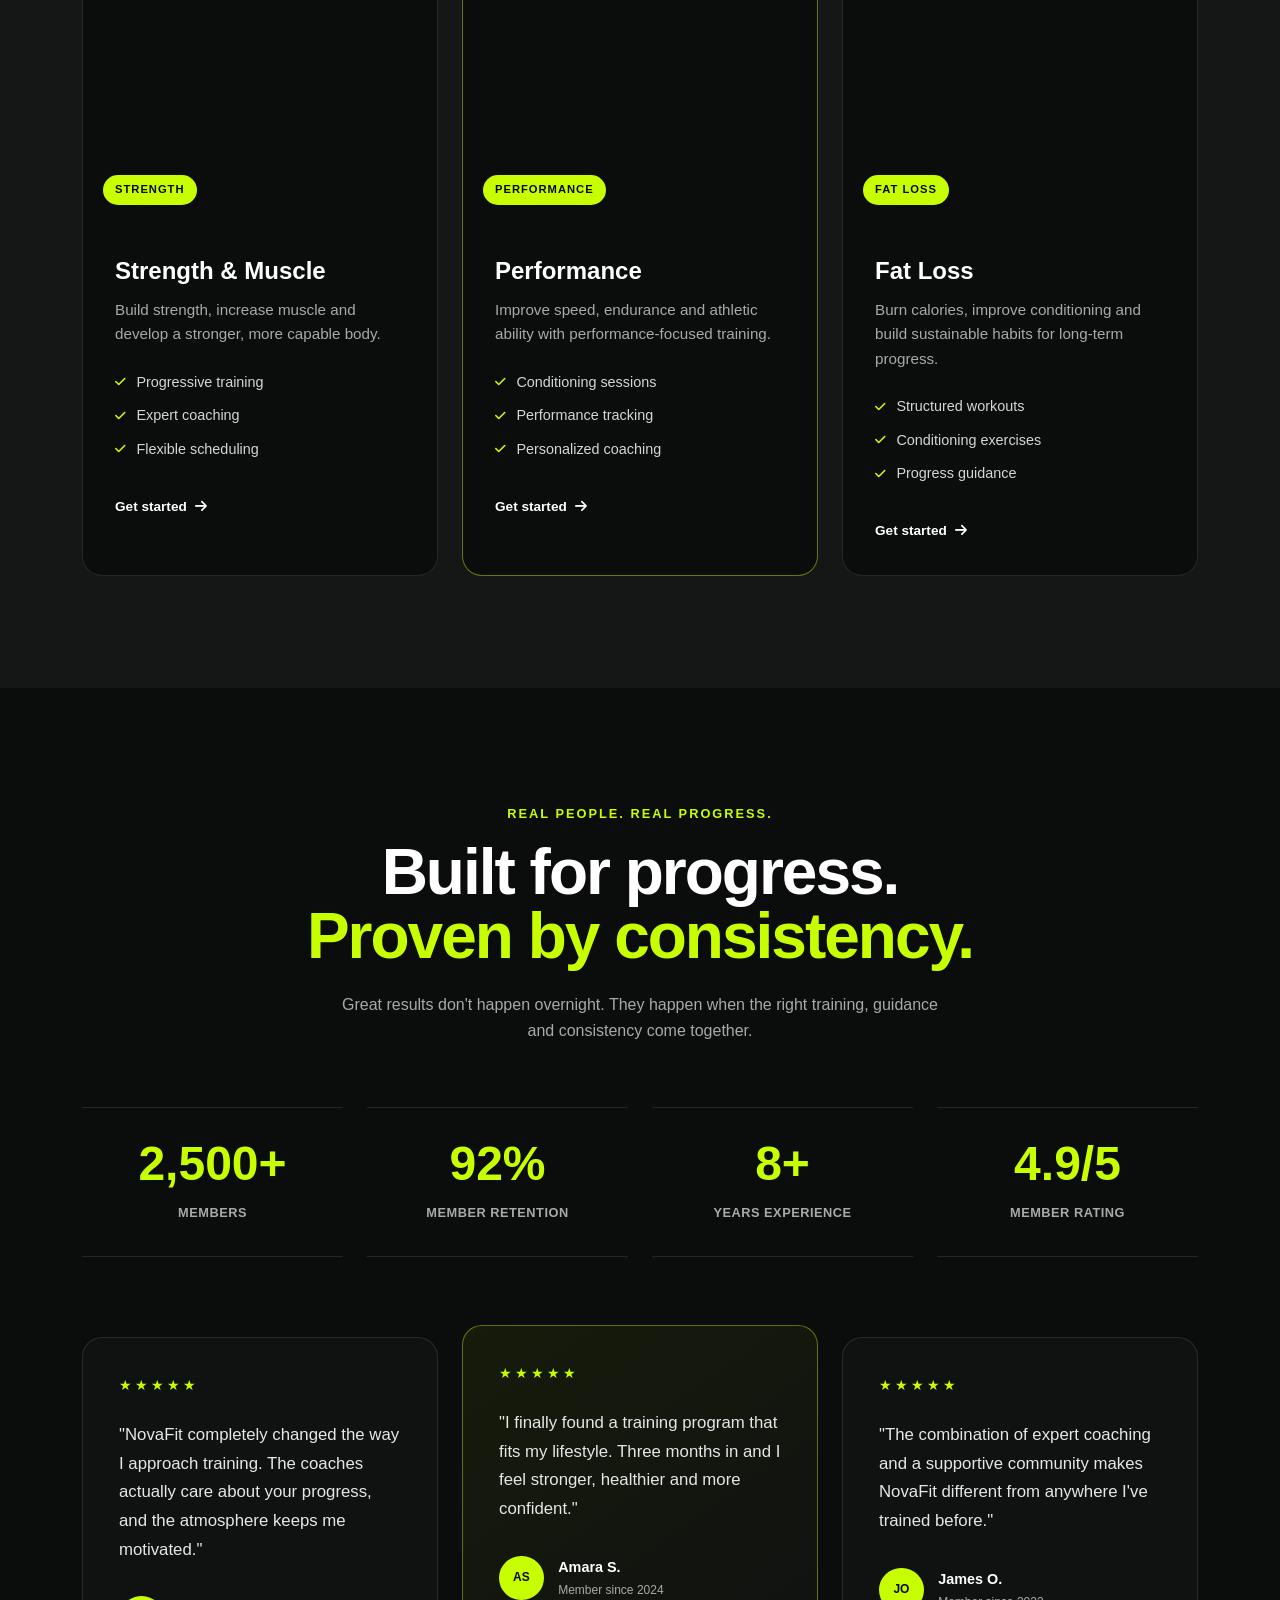
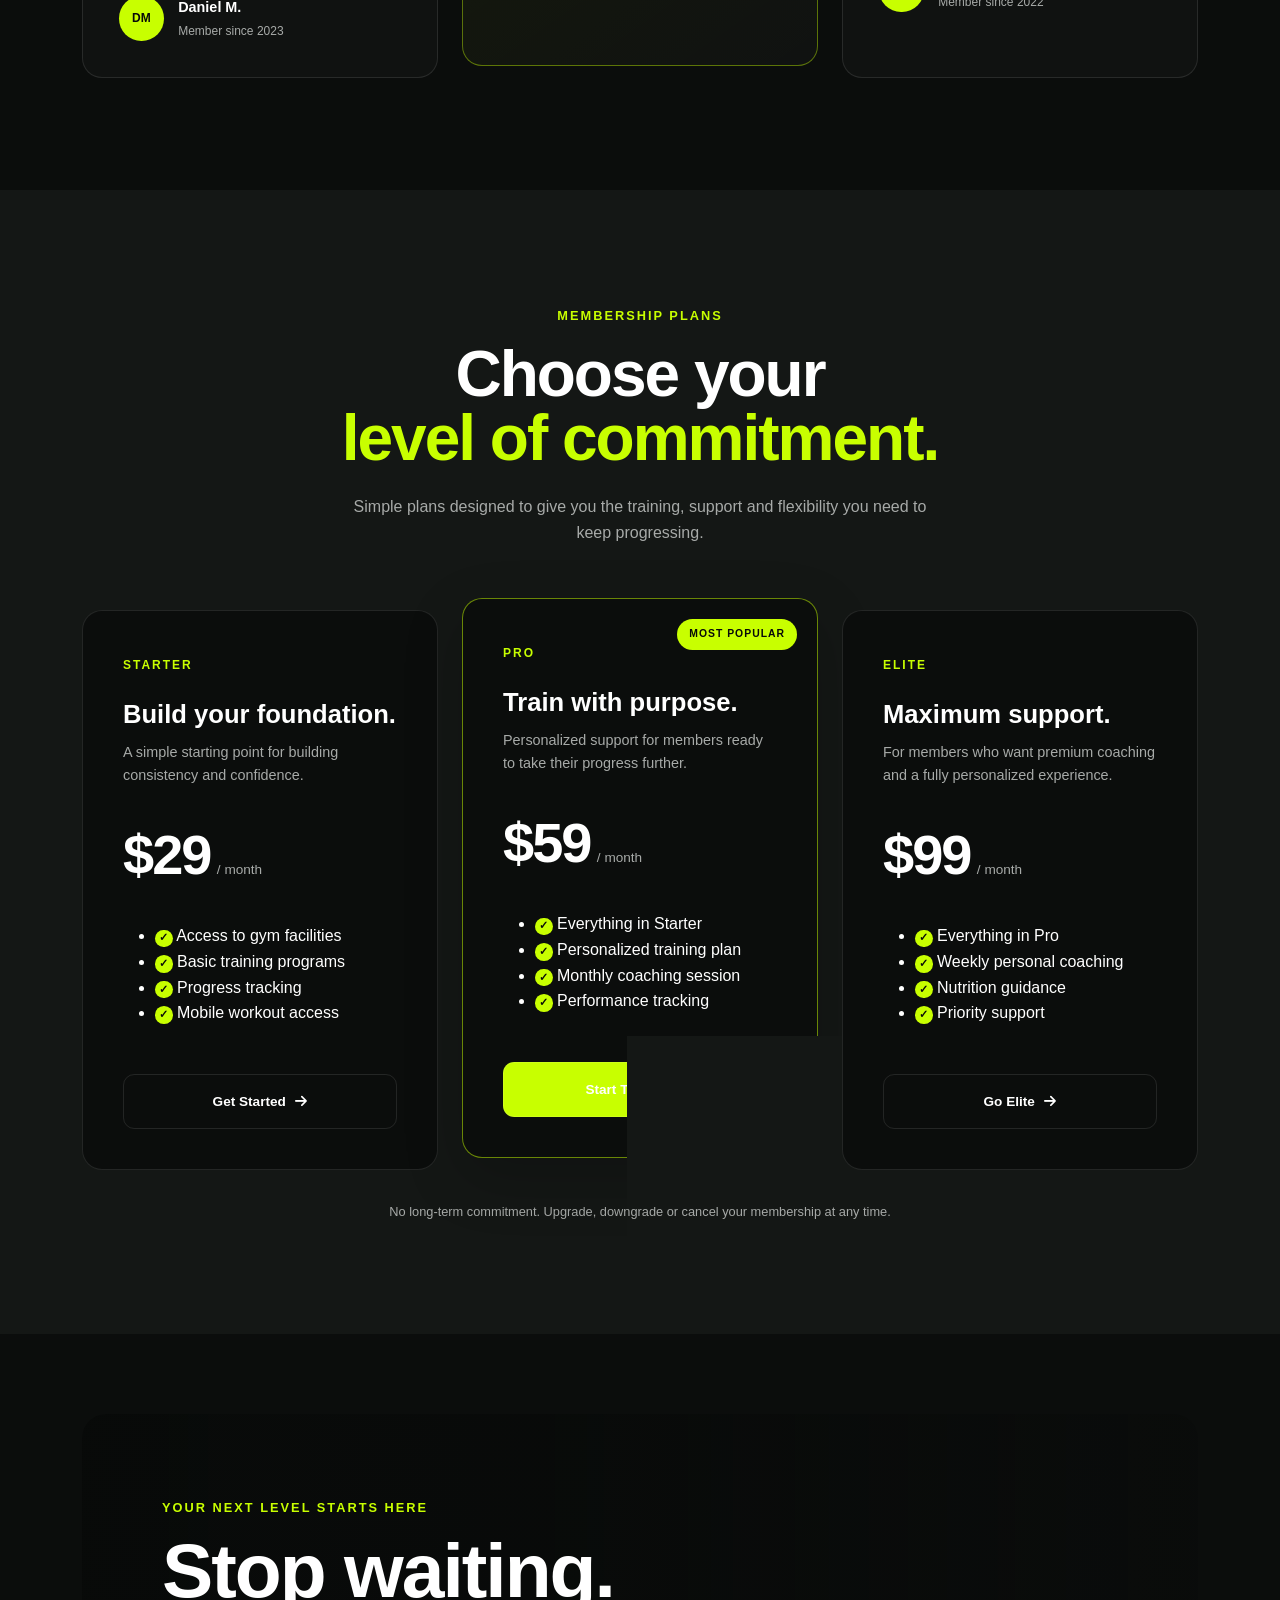
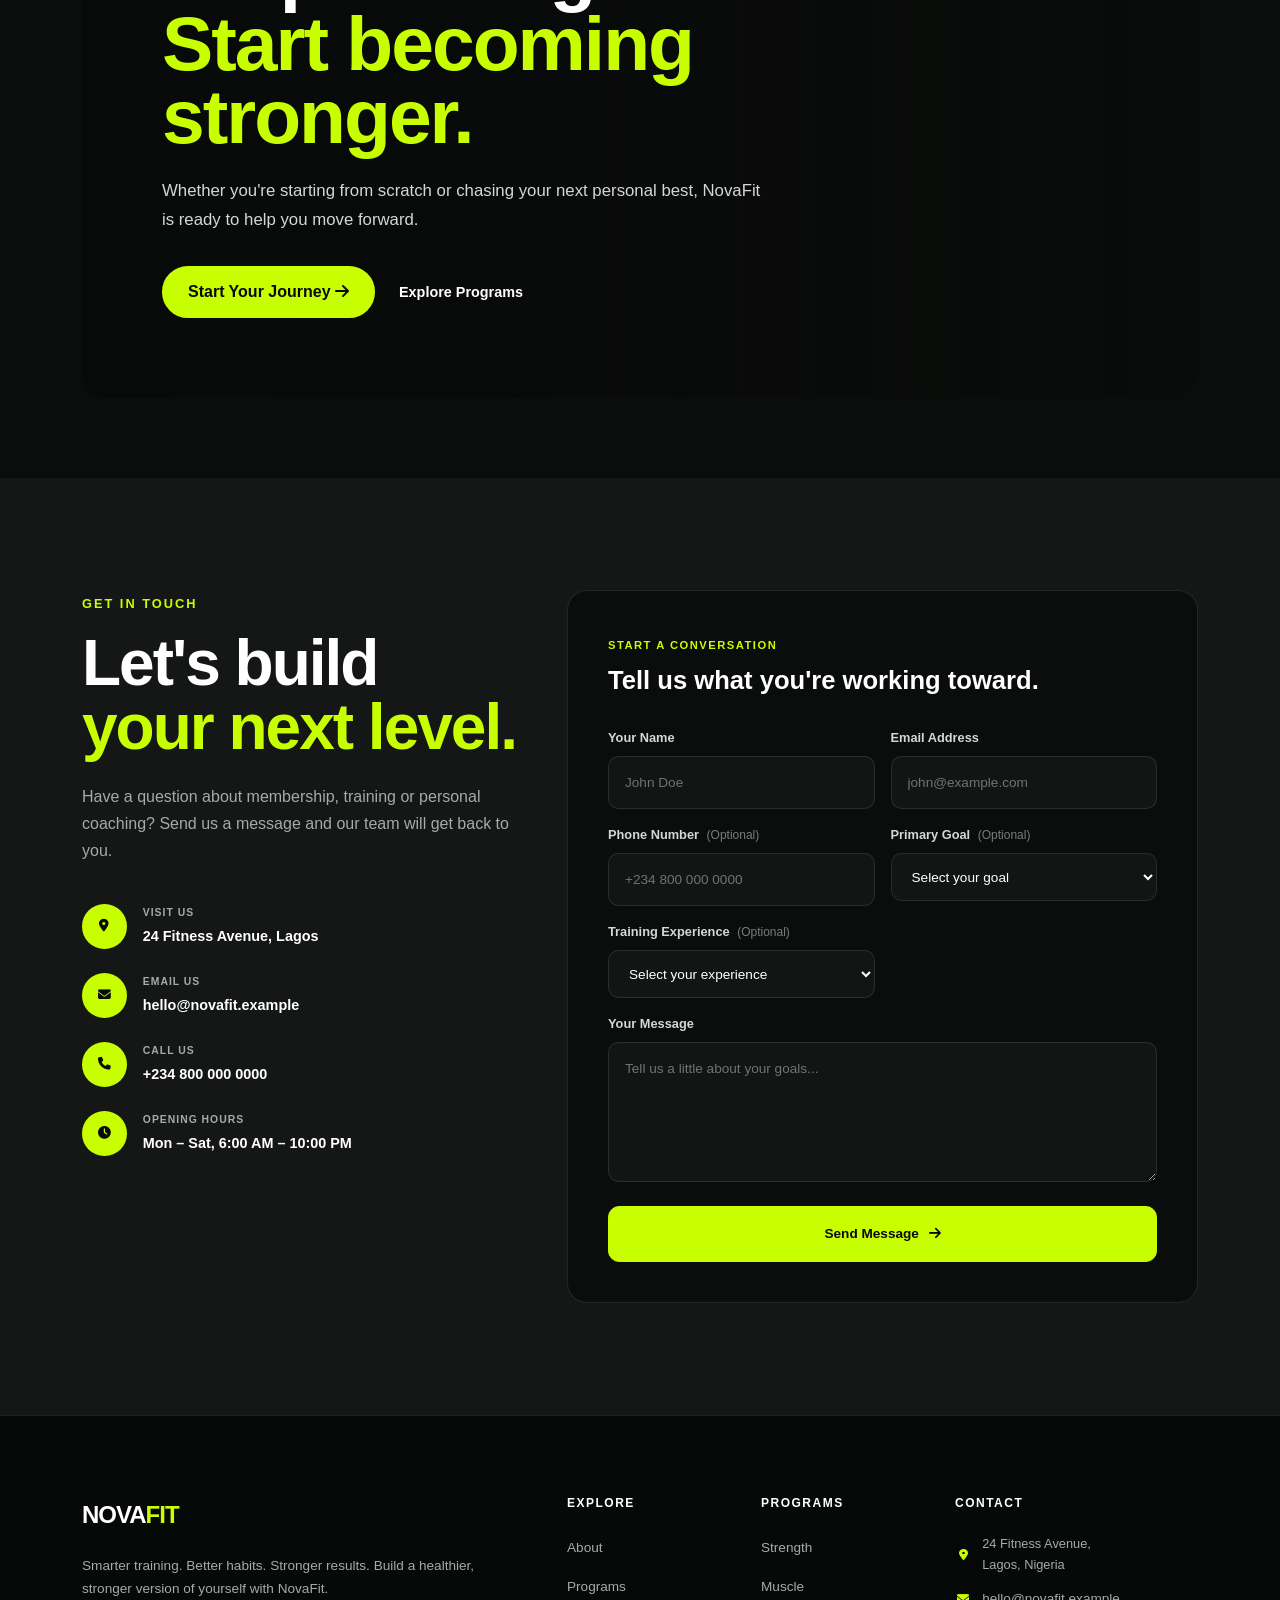
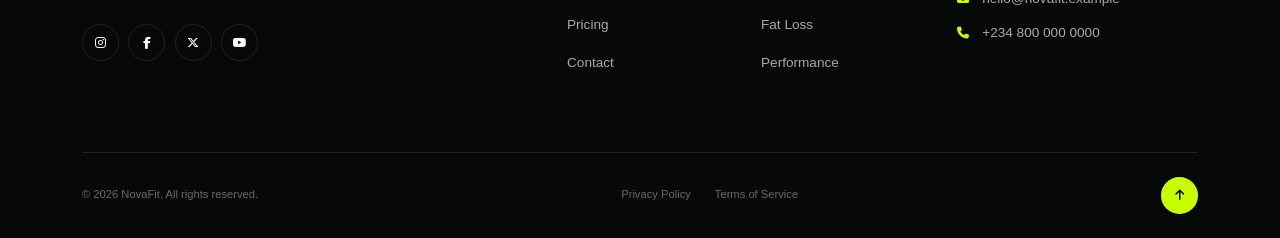
==== commit ef54514e: "feat: finalize contact form and site navigation" ====
--- a/index.html
+++ b/index.html
@@ -87,7 +87,7 @@
                     </li>
 
                     <li class="nav-item ms-lg-3 mt-3 mt-lg-0">
-                        <a class="btn btn-primary-custom" href="#contact">
+                        <a class="btn btn-primary-custom" href="#contact-form">
                             Join Now
                         </a>
                     </li>
@@ -133,7 +133,7 @@
                         <div class="hero-buttons">
 
                             <a
-                                href="#contact"
+                                href="#contact-form"
                                 class="btn btn-primary-custom btn-lg"
                             >
                                 Start Your Journey
@@ -563,7 +563,7 @@
 
                         </ul>
 
-                        <a href="#contact" class="program-link">
+                        <a href="#contact-form" class="program-link">
                             Get started
                             <i class="fa-solid fa-arrow-right"></i>
                         </a>
@@ -628,7 +628,7 @@
 
                         </ul>
 
-                        <a href="#contact" class="program-link">
+                        <a href="#contact-form" class="program-link">
                             Get started
                             <i class="fa-solid fa-arrow-right"></i>
                         </a>
@@ -689,7 +689,7 @@
 
                         </ul>
 
-                        <a href="#contact" class="program-link">
+                        <a href="#contact-form" class="program-link">
                             Get started
                             <i class="fa-solid fa-arrow-right"></i>
                         </a>
@@ -997,7 +997,7 @@
 
 
                     <a
-                        href="#contact"
+                        href="#contact-form"
                         class="pricing-button"
                     >
                         Get Started
@@ -1074,7 +1074,7 @@
 
 
                     <a
-                        href="#contact"
+                        href="#contact-form"
                         class="pricing-button pricing-button-primary"
                     >
                         Start Training
@@ -1147,7 +1147,7 @@
 
 
                     <a
-                        href="#contact"
+                        href="#contact-form"
                         class="pricing-button"
                     >
                         Go Elite
@@ -1201,7 +1201,7 @@
                 <div class="final-cta-actions">
 
                     <a
-                        href="#contact"
+                        href="#contact-form"
                         class="btn btn-primary-custom"
                     >
                         Start Your Journey
@@ -1324,7 +1324,7 @@
             <!-- Contact Form -->
             <div class="col-lg-7">
 
-                <div class="contact-form-wrapper">
+                <div id="contact-form" class="contact-form-wrapper">
 
                     <div class="contact-form-header">
 
@@ -1339,7 +1339,9 @@
                     </div>
 
 
-                    <form class="contact-form">
+                    <form class="contact-form"
+                    action="https://formspree.io/f/moeapqlo"
+                    method="POST">
 
                         <div class="row g-3">
 
@@ -1355,6 +1357,7 @@
                                     id="name"
                                     name="name"
                                     placeholder="John Doe"
+                                    autocomplete="name"
                                     required
                                 >
 
@@ -1373,6 +1376,7 @@
                                     id="email"
                                     name="email"
                                     placeholder="john@example.com"
+                                    autocomplete="email"
                                     required
                                 >
 
@@ -1383,7 +1387,7 @@
                             <div class="col-md-6">
 
                                 <label for="phone">
-                                    Phone Number
+                                    Phone Number <span class="optional-label">(Optional)</span>
                                 </label>
 
                                 <input
@@ -1391,6 +1395,7 @@
                                     id="phone"
                                     name="phone"
                                     placeholder="+234 800 000 0000"
+                                    autocomplete="tel"
                                 >
 
                             </div>
@@ -1400,7 +1405,8 @@
                             <div class="col-md-6">
 
                                 <label for="goal">
-                                    Primary Goal
+                                    Primary Goal <span class="optional-label"
+                                    >(Optional)</span>
                                 </label>
 
                                 <select id="goal" name="goal">
@@ -1437,7 +1443,7 @@
                             <div class="col-md-6">
 
                                 <label for="experience">
-                                    Training Experience
+                                    Training Experience <span class="optional-label">(Optional)</span>
                                 </label>
 
                                 <select id="experience" name="experience">
@@ -1475,6 +1481,7 @@
                                     name="message"
                                     rows="5"
                                     placeholder="Tell us a little about your goals..."
+                                    required
                                 ></textarea>
 
                             </div>
@@ -1536,19 +1543,19 @@
 
                     <div class="footer-socials">
 
-                        <a href="#" aria-label="Instagram">
+                        <a href="javascript:void(0)" aria-label="Instagram">
                             <i class="fa-brands fa-instagram"></i>
                         </a>
 
-                        <a href="#" aria-label="Facebook">
+                        <a href="javascript:void(0)" aria-label="Facebook">
                             <i class="fa-brands fa-facebook-f"></i>
                         </a>
 
-                        <a href="#" aria-label="X">
+                        <a href="javascript:void(0)" aria-label="X">
                             <i class="fa-brands fa-x-twitter"></i>
                         </a>
 
-                        <a href="#" aria-label="YouTube">
+                        <a href="javascript:void(0)" aria-label="YouTube">
                             <i class="fa-brands fa-youtube"></i>
                         </a>
 
@@ -1678,17 +1685,17 @@
 
             <div class="footer-bottom-links">
 
-                <a href="#">
+                <a href="privacy.html">
                     Privacy Policy
                 </a>
 
-                <a href="#">
+                <a href="terms.html">
                     Terms of Service
                 </a>
 
             </div>
 
-            <a href="#" class="back-to-top" aria-label="Back to top">
+            <a href="#top" class="back-to-top" aria-label="Back to top">
                 <i class="fa-solid fa-arrow-up"></i>
             </a>
 
--- a/style.css
+++ b/style.css
@@ -1515,39 +1515,6 @@
 
 
 /* =========================================
-   FEATURED PRICING
-========================================= */
-
-.featured-pricing {
-    border-color: rgba(200, 255, 0, 0.5);
-
-    box-shadow:
-        0 20px 60px rgba(0, 0, 0, 0.2);
-
-        /* Keep the featured Pro card slightly raised */
-
-    transform: translateY(-12px);
-
-}
-
-.pricing-button-primary {
-    color: #080a09;
-
-    background: var(--primary-color);
-
-    border-color: var(--primary-color);
-}
-
-.pricing-button-primary:hover {
-    background: transparent;
-
-    color: #ffffff;
-
-    border-color: var(--primary-color);
-}
-
-
-/* =========================================
    POPULAR BADGE
 ========================================= */
 
@@ -1806,6 +1773,11 @@
    CONTACT FORM
 ========================================= */
 
+#contact-form {
+    scroll-margin-top: 100px;
+}
+
+
 .contact-form-wrapper {
     padding: 2.5rem;
 
@@ -1898,6 +1870,13 @@
     border-color: var(--primary-color);
 
     background: rgba(200, 255, 0, 0.025);
+}
+
+.optional-label {
+    font-size: 0.75rem;
+    font-weight: 400;
+    opacity: 0.55;
+    margin-left: 4px;
 }
 
 
@@ -2193,9 +2172,9 @@
 }
 
 
-/* =========================
+/* =========================================
    SCROLL REVEAL ANIMATION
-========================== */
+========================================= */
 
 .reveal {
     opacity: 0;
@@ -2207,15 +2186,42 @@
 }
 
 @media (prefers-reduced-motion: reduce) {
+
     .reveal {
         opacity: 1;
         transform: none;
         transition: none;
     }
 
-    html {
-        scroll-behavior: auto;
+}
+
+
+/* =========================================
+   PRICING CARD REVEAL
+========================================= */
+
+.pricing-card.reveal {
+    opacity: 0;
+    filter: blur(6px);
+
+    transition:
+        opacity 0.5s ease-out,
+        filter 0.5s ease-out;
+}
+
+.pricing-card.reveal.show {
+    opacity: 1;
+    filter: blur(0);
+}
+
+@media (prefers-reduced-motion: reduce) {
+
+    .pricing-card.reveal {
+        opacity: 1;
+        filter: none;
+        transition: none;
     }
+
 }
 
 /* =========================
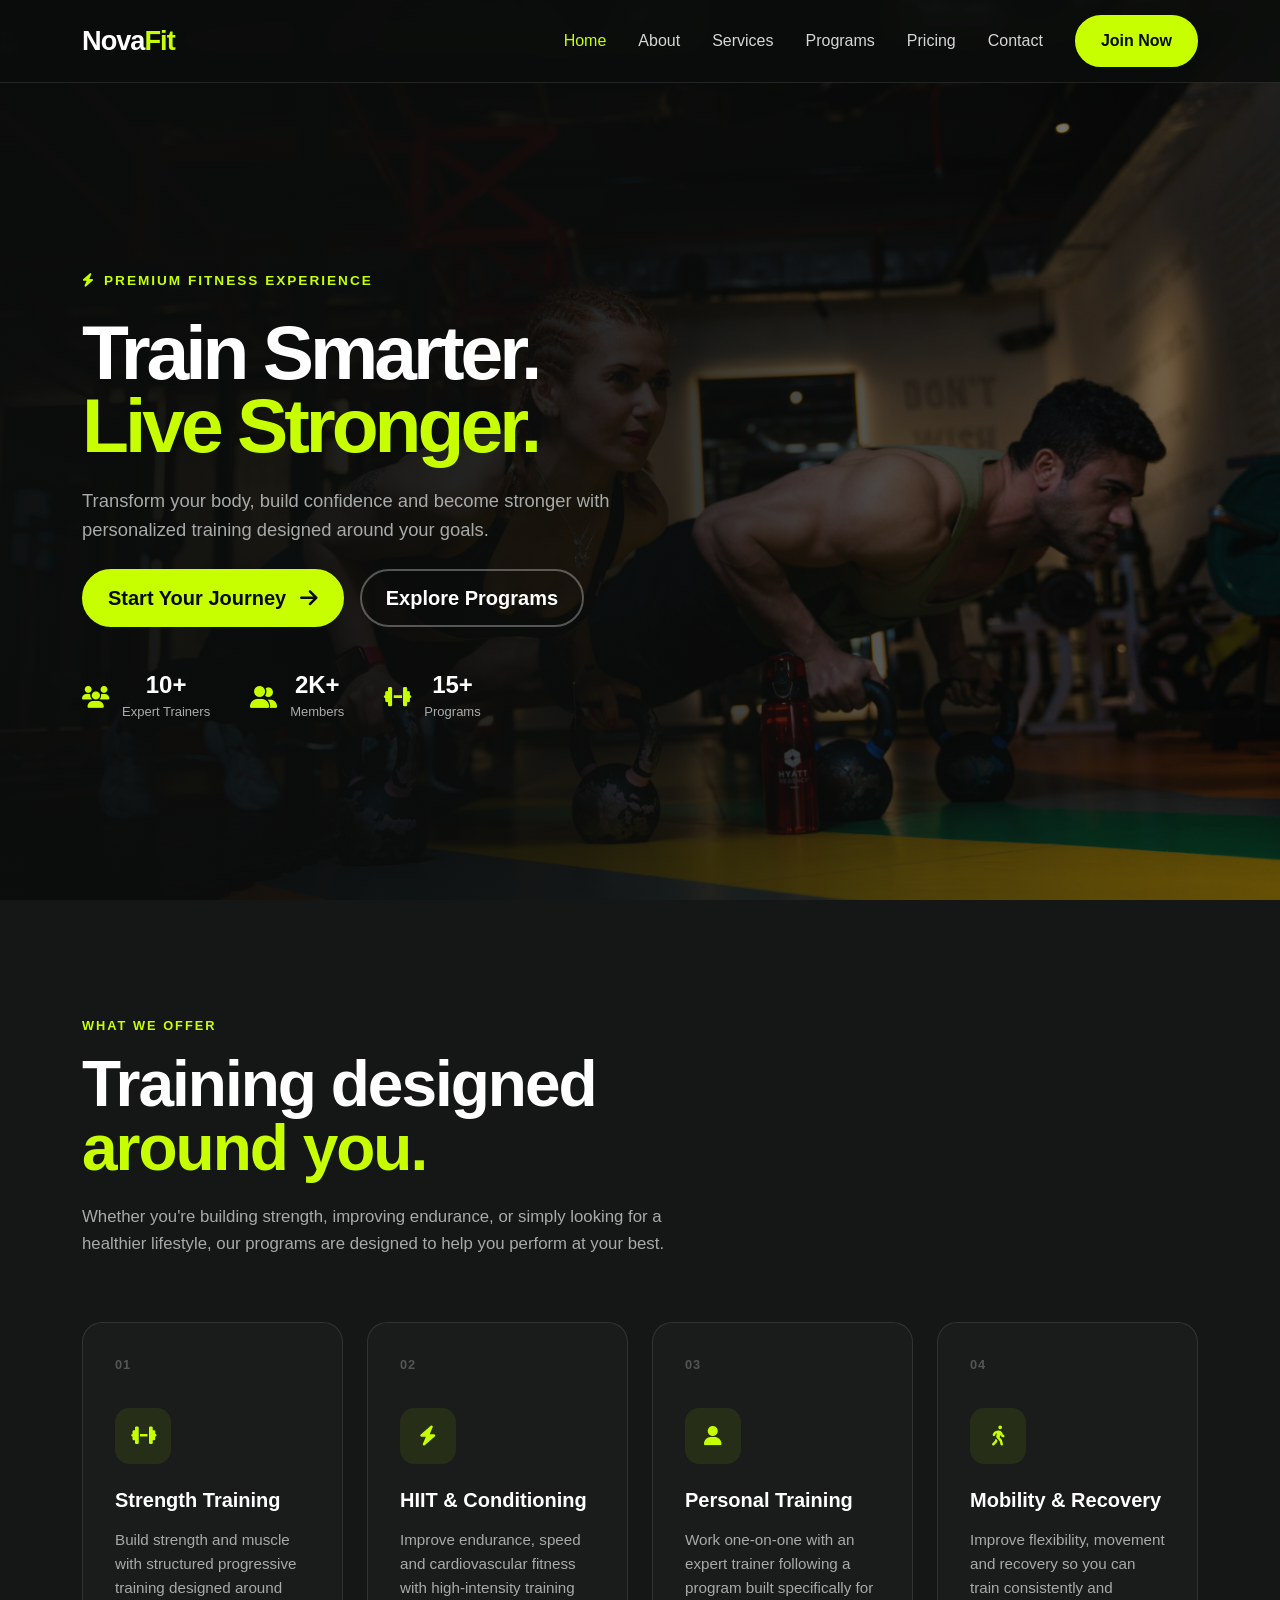
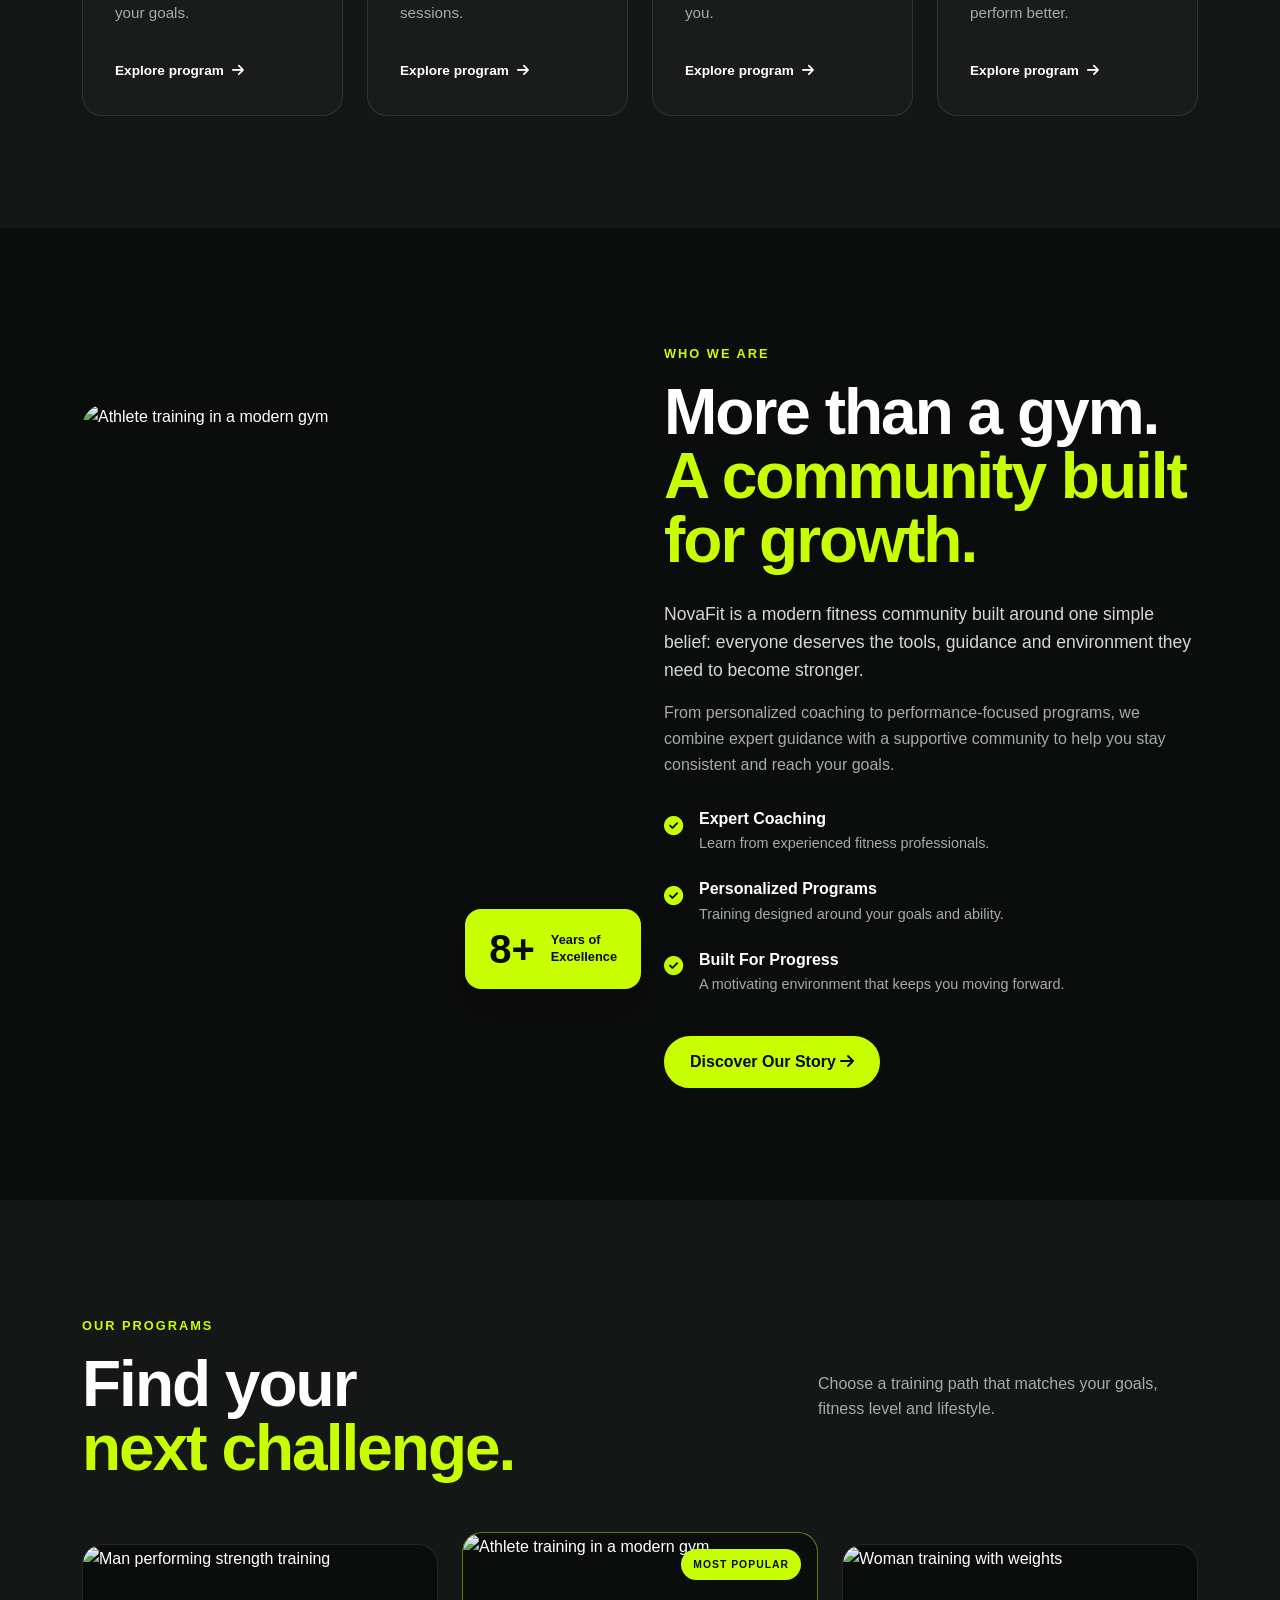
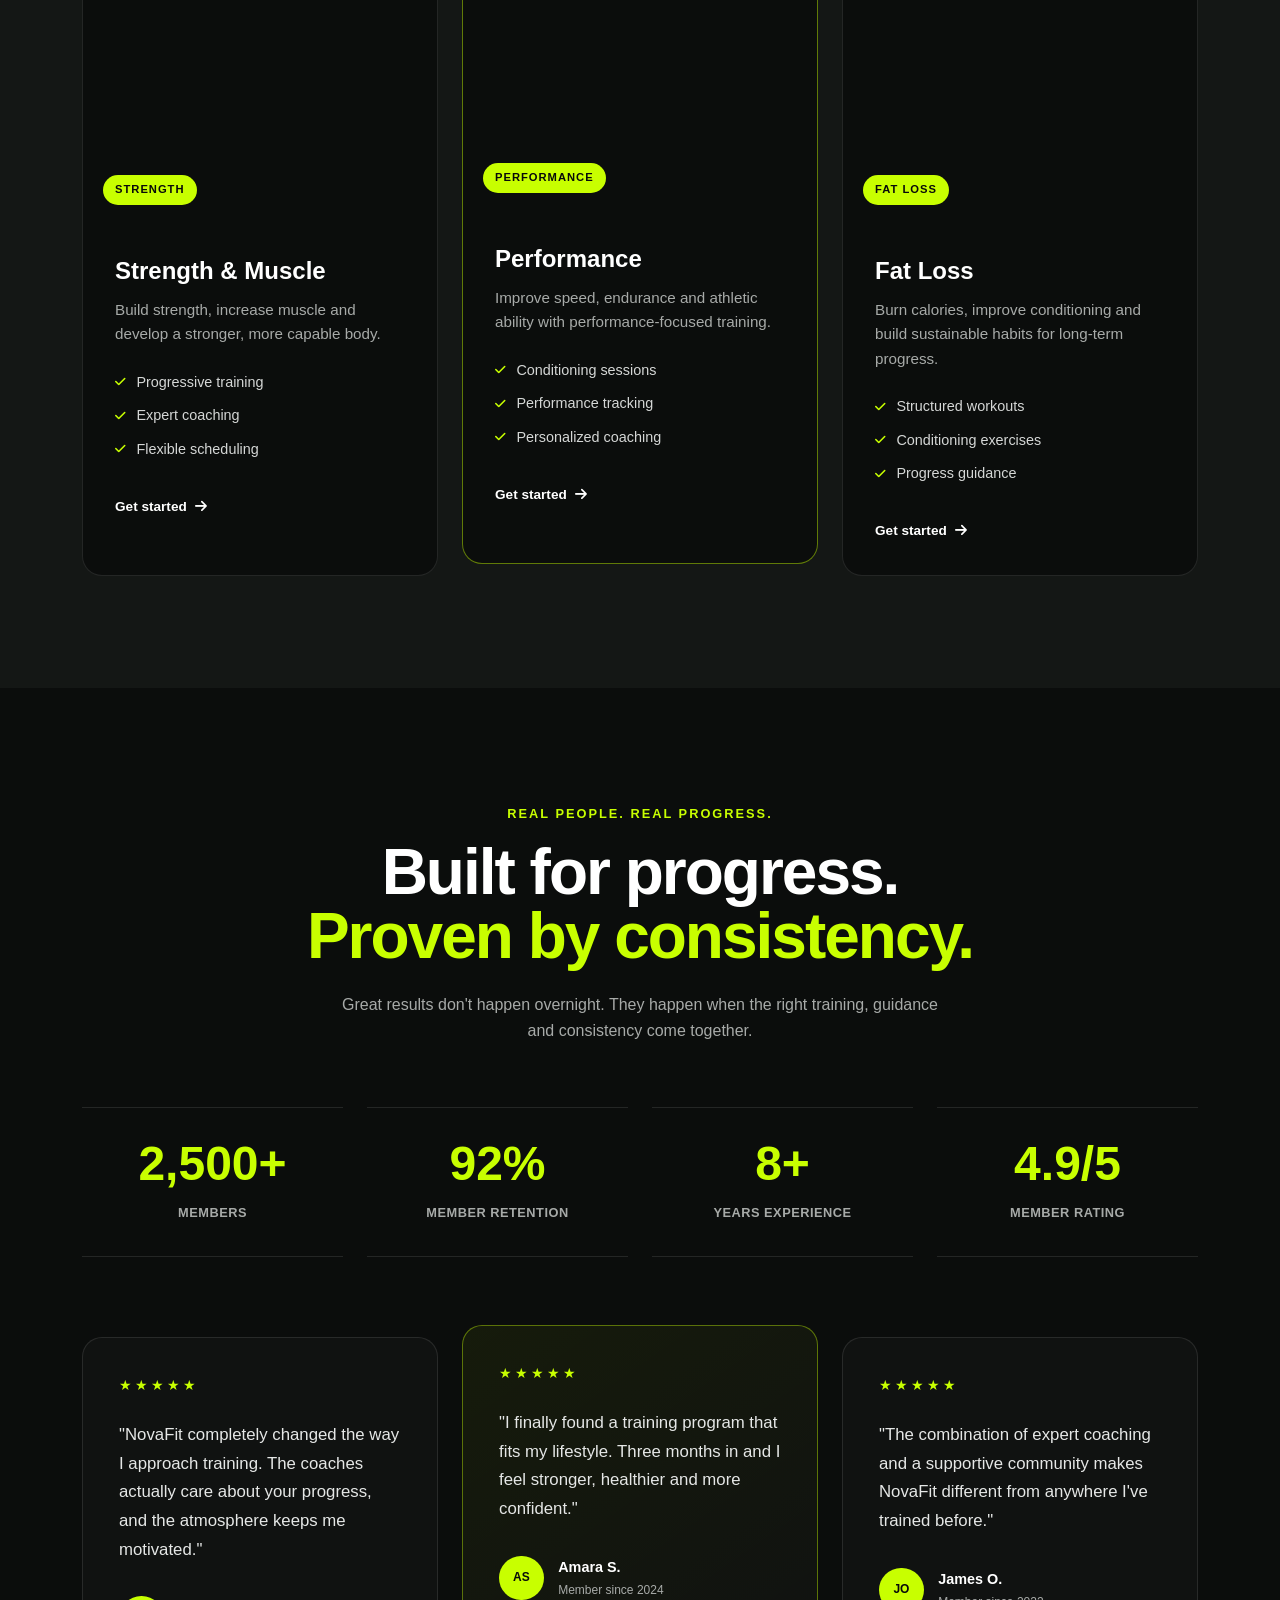
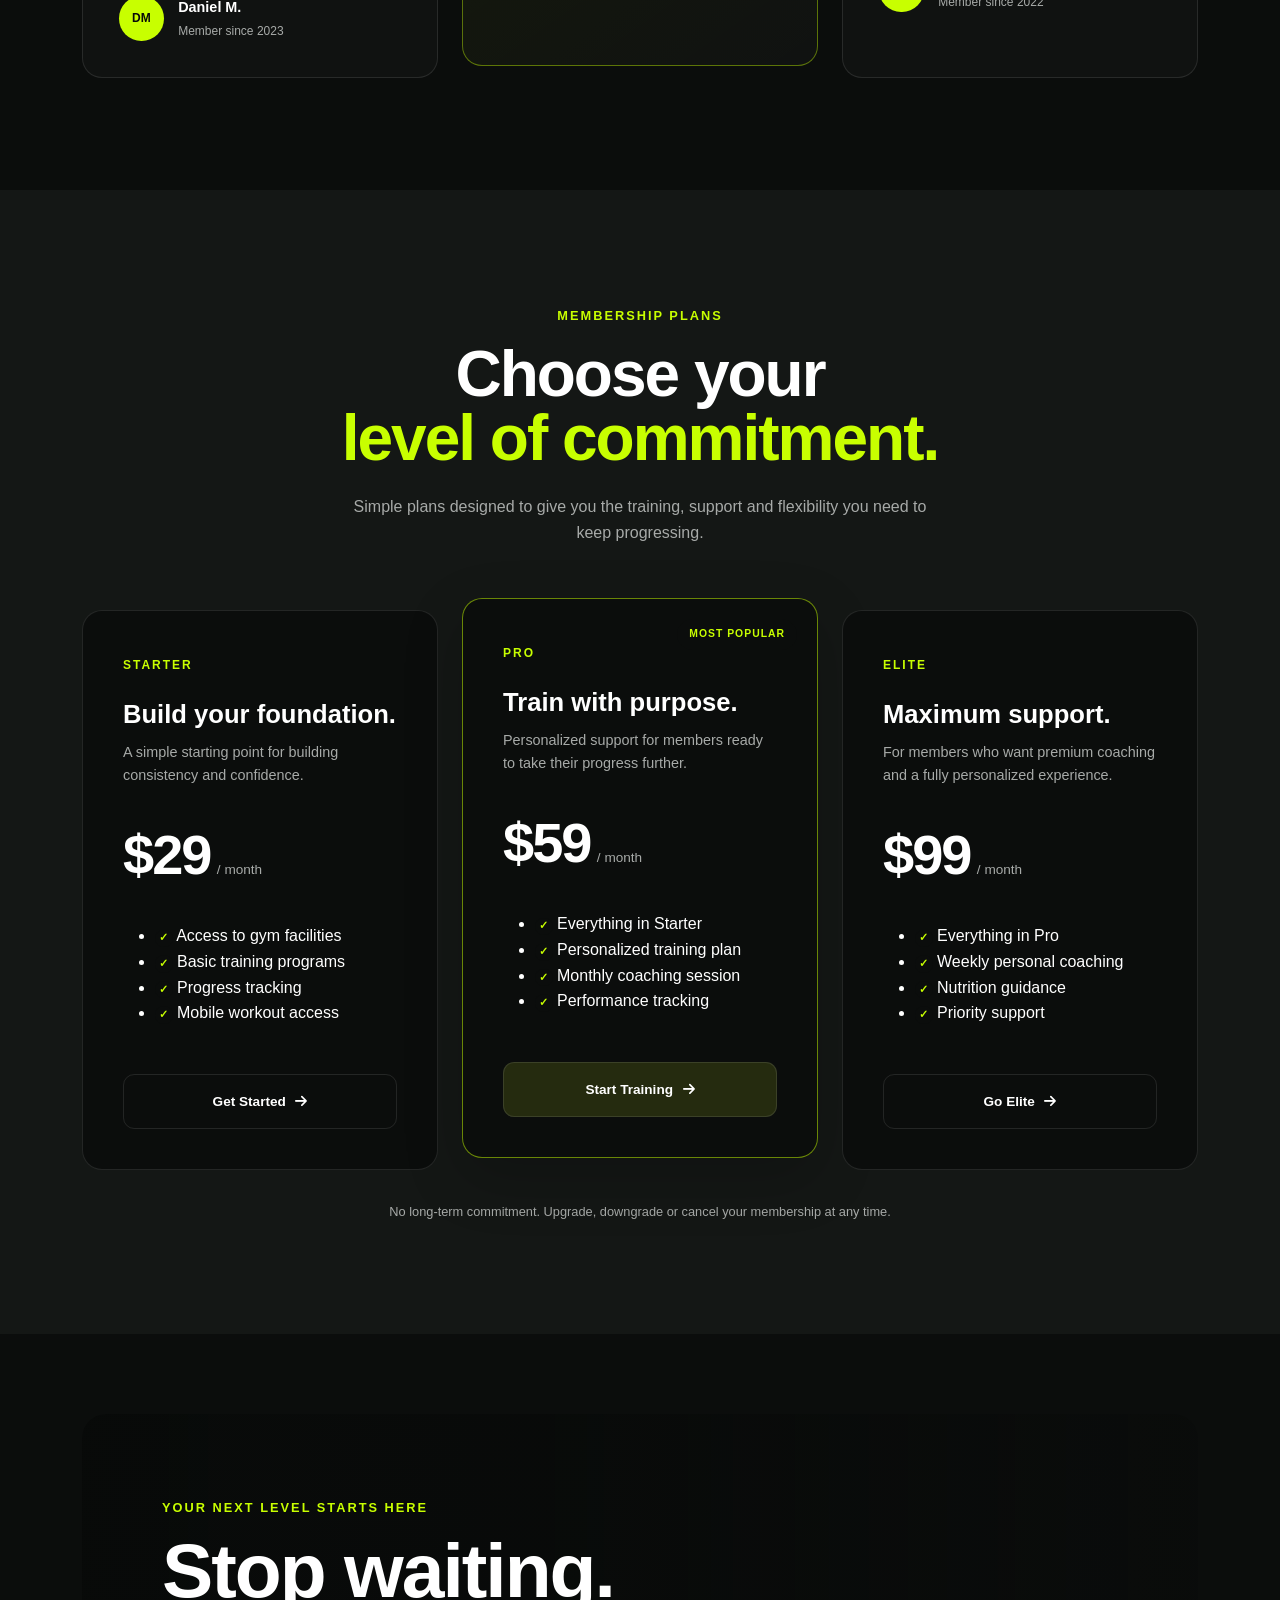
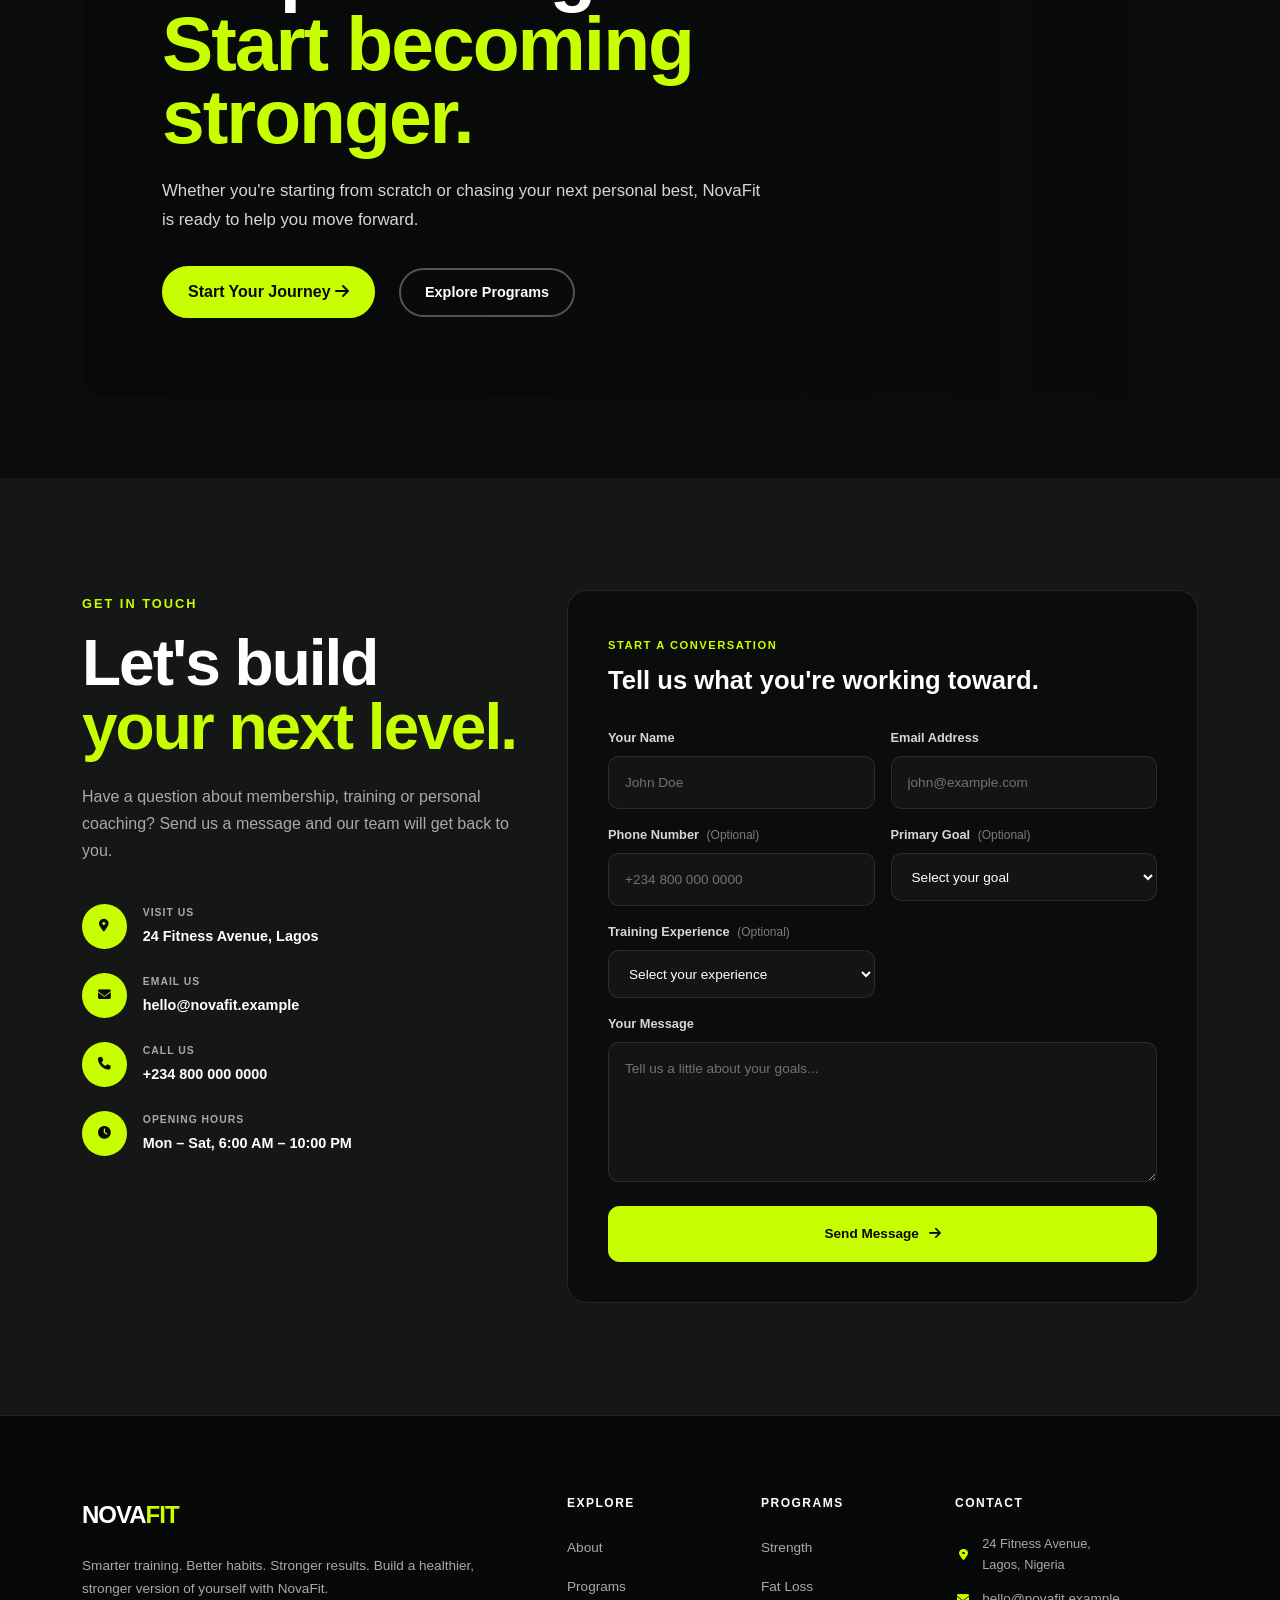
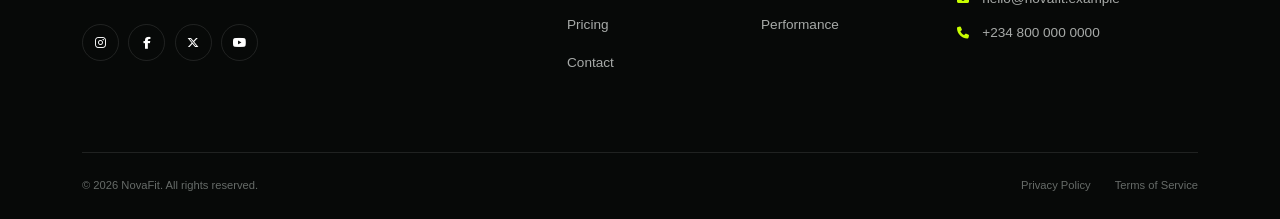
==== commit f47556fe: "Update links and add icons in index.html" ====
--- a/index.html
+++ b/index.html
@@ -10,6 +10,7 @@
     >
 
     <title>NovaFit | Train Smarter. Live Stronger.</title>
+    <link rel="icon" type="image/png" href="assets/icons/favicon.png">
 
     <!-- Bootstrap -->
     <link
@@ -63,13 +64,19 @@
                     </li>
 
                     <li class="nav-item">
-                        <a class="nav-link" href="#about">
+                        <a class="nav-link" href="about.html">
                             About
                         </a>
                     </li>
 
                     <li class="nav-item">
-                        <a class="nav-link" href="#programs">
+                        <a class="nav-link" href="#services">
+                            Services
+                        </a>
+                    </li>
+
+                    <li class="nav-item">
+                        <a class="nav-link" href="programs.html">
                             Programs
                         </a>
                     </li>
@@ -152,18 +159,27 @@
                         <div class="hero-stats">
 
                             <div class="stat">
-                                <strong>10+</strong>
-                                <span>Expert Trainers</span>
+                                <i class="fa-solid fa-users"></i>
+                                <div>
+                                    <strong>10+</strong>
+                                    <span>Expert Trainers</span>
+                                </div>
                             </div>
 
                             <div class="stat">
-                                <strong>2K+</strong>
-                                <span>Members</span>
+                                <i class="fa-solid fa-user-group"></i>
+                                <div>
+                                    <strong>2K+</strong>
+                                    <span>Members</span>
+                                </div>
                             </div>
 
                             <div class="stat">
-                                <strong>15+</strong>
-                                <span>Programs</span>
+                                <i class="fa-solid fa-dumbbell"></i>
+                                <div>
+                                    <strong>15+</strong>
+                                    <span>Programs</span>
+                                </div>
                             </div>
 
                         </div>
@@ -1134,7 +1150,6 @@
 
                         <li>
                             <span class="feature-check"></span>
-                            <!-- <i class="fa-solid fa-check"></i> -->
                             Nutrition guidance
                         </li>
 
@@ -1209,8 +1224,8 @@
                     </a>
 
                     <a
-                        href="#programs"
-                        class="final-cta-secondary"
+                        href="programs.html#e-programs"
+                        class="final-cta-secondary btn btn-outline-custom btn-lg"
                     >
                         Explore Programs
                     </a>
@@ -1324,7 +1339,7 @@
             <!-- Contact Form -->
             <div class="col-lg-7">
 
-                <div id="contact-form" class="contact-form-wrapper">
+                <div class="contact-form-wrapper">
 
                     <div class="contact-form-header">
 
@@ -1339,7 +1354,7 @@
                     </div>
 
 
-                    <form class="contact-form"
+                    <form id="contact-form" class="contact-form"
                     action="https://formspree.io/f/moeapqlo"
                     method="POST">
 
@@ -1578,11 +1593,11 @@
                     <ul>
 
                         <li>
-                            <a href="#about">About</a>
-                        </li>
-
-                        <li>
-                            <a href="#programs">Programs</a>
+                            <a href="about.html">About</a>
+                        </li>
+
+                        <li>
+                            <a href="programs.html">Programs</a>
                         </li>
 
                         <li>
@@ -1612,19 +1627,15 @@
                     <ul>
 
                         <li>
-                            <a href="#programs">Strength</a>
-                        </li>
-
-                        <li>
-                            <a href="#programs">Muscle</a>
-                        </li>
-
-                        <li>
-                            <a href="#programs">Fat Loss</a>
-                        </li>
-
-                        <li>
-                            <a href="#programs">Performance</a>
+                            <a href="programs.html#strength">Strength</a>
+                        </li>
+
+                        <li>
+                            <a href="programs.html#fat-loss">Fat Loss</a>
+                        </li>
+
+                        <li>
+                            <a href="programs.html#performance">Performance</a>
                         </li>
 
                     </ul>
@@ -1715,4 +1726,4 @@
     <script src="main.js"></script>
 
 </body>
-</html>+</html>
--- a/style.css
+++ b/style.css
@@ -67,9 +67,14 @@
     transition: color 0.3s ease;
 }
 
-.nav-link:hover,
-.nav-link.active {
-    color: var(--primary-color);
+.nav-link:hover {
+    color: var(--primary-color);
+}
+
+.navbar .navbar-nav .nav-link.active,
+.navbar .navbar-nav .nav-link:focus,
+.navbar .navbar-nav .nav-link:focus-visible {
+    color: var(--primary-color) !important;
 }
 
 
@@ -124,7 +129,7 @@
             rgba(11, 13, 12, 0.88) 45%,
             rgba(11, 13, 12, 0.45) 100%
         ),
-        url("https://images.unsplash.com/photo-1581009146145-b5ef050c2e1e?auto=format&fit=crop&w=2000&q=85")
+        url("assets/icons/images/hero-fitness.jpg")
         center / cover no-repeat;
 
     display: flex;
@@ -135,18 +140,15 @@
     display: inline-flex;
     align-items: center;
     gap: 0.5rem;
-
     color: var(--primary-color);
     font-size: 0.85rem;
     font-weight: 700;
     letter-spacing: 2px;
-
     margin-bottom: 1.5rem;
 }
 
 .hero-section h1 {
     max-width: 850px;
-
     font-size: clamp(3rem, 6vw, 5.5rem);
     line-height: 0.95;
     letter-spacing: -4px;
@@ -161,7 +163,6 @@
 .hero-description {
     max-width: 600px;
     margin: 1.5rem 0;
-
     color: var(--muted-text);
     font-size: 1.15rem;
 }
@@ -183,44 +184,2045 @@
 
 .hero-stats {
     display: flex;
-    flex-wrap: wrap;
-    gap: 2.5rem;
-
-    margin-top: 2.5rem;
+    align-items: center;
+    gap: 40px;
+    margin-top: 45px;
 }
 
 .stat {
     display: flex;
+    align-items: center;
+    gap: 12px;
+}
+
+.stat > i {
+    color: #c8ff00;
+    font-size: 22px;
+    flex-shrink: 0;
+}
+
+.stat div {
+    display: flex;
     flex-direction: column;
+    align-items: center;
 }
 
 .stat strong {
     color: #ffffff;
-    font-size: 2rem;
+    font-size: 24px;
+    font-weight: 700;
+    line-height: 1.1;
+}
+
+.stat span {
+    color: rgba(255, 255, 255, 0.65);
+    font-size: 13px;
+    margin-top: 4px;
+}
+
+
+/* =========================================
+   MOBILE NAVBAR ICON
+========================================= */
+
+.navbar-toggler {
+    border: 1px solid rgba(255, 255, 255, 0.25);
+}
+
+.navbar-toggler:focus {
+    box-shadow: none;
+}
+
+.navbar-toggler-icon {
+    filter: invert(1);
+}
+
+
+/* =========================================
+   SERVICES SECTION
+========================================= */
+
+.services-section {
+    padding: 7rem 0;
+    background: var(--dark-secondary);
+}
+
+
+/* =========================================
+   SERVICES HEADER
+========================================= */
+
+.services-header {
+    max-width: 700px;
+    margin-bottom: 4rem;
+}
+
+.section-eyebrow {
+    display: inline-block;
+    color: var(--primary-color);
+    font-size: 0.8rem;
+    font-weight: 700;
+    letter-spacing: 2px;
+    margin-bottom: 1rem;
+}
+
+.services-header h2 {
+    font-size: clamp(2.5rem, 5vw, 4.5rem);
     line-height: 1;
-}
-
-.stat span {
+    letter-spacing: -2px;
+    font-weight: 800;
+    margin-bottom: 1.5rem;
+}
+
+.services-header h2 span {
+    color: var(--primary-color);
+}
+
+.services-header p {
+    max-width: 600px;
+    color: var(--muted-text);
+    font-size: 1.05rem;
+}
+
+
+/* =========================================
+   SERVICE CARD
+========================================= */
+
+.service-card {
+    position: relative;
+    height: 100%;
+    padding: 2rem;
+    background: rgba(255, 255, 255, 0.025);
+    border: 1px solid var(--border-color);
+    border-radius: 1.25rem;
+    overflow: hidden;
+
+    transition:
+        transform 0.35s ease,
+        border-color 0.35s ease,
+        background 0.35s ease;
+}
+
+.service-card::before {
+    content: "";
+    position: absolute;
+    top: 0;
+    left: 0;
+    width: 100%;
+    height: 3px;
+    background: var(--primary-color);
+    transform: scaleX(0);
+    transform-origin: left;
+    transition: transform 0.35s ease;
+}
+
+.service-card:hover {
+    transform: translateY(-8px);
+    border-color: rgba(200, 255, 0, 0.4);
+    background: rgba(255, 255, 255, 0.045);
+}
+
+.service-card:hover::before {
+    transform: scaleX(1);
+}
+
+
+/* =========================================
+   SERVICE NUMBER
+========================================= */
+
+.service-number {
+    color: rgba(255, 255, 255, 0.25);
+    font-size: 0.8rem;
+    font-weight: 700;
+    letter-spacing: 1px;
+    margin-bottom: 2rem;
+}
+
+
+/* =========================================
+   SERVICE ICON
+========================================= */
+
+.service-icon {
+    width: 3.5rem;
+    height: 3.5rem;
+    display: flex;
+    align-items: center;
+    justify-content: center;
+    margin-bottom: 1.5rem;
+    color: var(--primary-color);
+    background: rgba(200, 255, 0, 0.08);
+    border-radius: 0.9rem;
+    font-size: 1.25rem;
+}
+
+
+/* =========================================
+   SERVICE CONTENT
+========================================= */
+
+.service-card h3 {
+    font-size: 1.25rem;
+    font-weight: 700;
+    margin-bottom: 1rem;
+}
+
+.service-card p {
+    color: var(--muted-text);
+    font-size: 0.95rem;
+    margin-bottom: 2rem;
+}
+
+
+/* =========================================
+   SERVICE LINK
+========================================= */
+
+.service-link {
+    display: inline-flex;
+    align-items: center;
+    gap: 0.5rem;
+    color: #ffffff;
+    font-size: 0.85rem;
+    font-weight: 700;
+    text-decoration: none;
+
+    transition:
+        color 0.3s ease,
+        gap 0.3s ease;
+}
+
+.service-link:hover {
+    color: var(--primary-color);
+    gap: 0.8rem;
+}
+
+
+/* =========================================
+   ABOUT SECTION
+========================================= */
+
+.about-section {
+    padding: 7rem 0;
+    background: var(--dark-color);
+}
+
+
+/* =========================================
+   ABOUT IMAGE
+========================================= */
+
+.about-image-wrapper {
+    position: relative;
+    max-width: 600px;
+}
+
+.about-image {
+    display: block;
+    width: 100%;
+    height: 620px;
+    object-fit: cover;
+    border-radius: 1.5rem;
+}
+
+
+/* =========================================
+   EXPERIENCE CARD
+========================================= */
+
+.experience-card {
+    position: absolute;
+    right: -25px;
+    bottom: 35px;
+
+    display: flex;
+    align-items: center;
+    gap: 1rem;
+
+    padding: 1.25rem 1.5rem;
+
+    background: var(--primary-color);
+    color: #080a09;
+
+    border-radius: 1rem;
+    box-shadow: 0 20px 50px rgba(0, 0, 0, 0.3);
+}
+
+.experience-card strong {
+    font-size: 2.5rem;
+    line-height: 1;
+    font-weight: 900;
+}
+
+.experience-card span {
+    font-size: 0.8rem;
+    font-weight: 700;
+    line-height: 1.3;
+}
+
+
+/* =========================================
+   ABOUT CONTENT
+========================================= */
+
+.about-content {
+    max-width: 600px;
+}
+
+.about-content h2 {
+    font-size: clamp(2.5rem, 5vw, 4.5rem);
+    line-height: 1;
+    letter-spacing: -2px;
+    font-weight: 800;
+    margin-bottom: 1.75rem;
+}
+
+.about-content h2 span {
+    display: block;
+    color: var(--primary-color);
+}
+
+.about-content p {
+    color: var(--muted-text);
+    font-size: 1rem;
+}
+
+.about-intro {
+    font-size: 1.1rem !important;
+    color: #d5d7d6 !important;
+    margin-bottom: 1rem;
+}
+
+
+/* =========================================
+   BENEFITS
+========================================= */
+
+.about-benefits {
+    margin: 2rem 0 2.5rem;
+}
+
+.benefit-item {
+    display: flex;
+    align-items: flex-start;
+    gap: 1rem;
+    margin-bottom: 1.5rem;
+}
+
+.benefit-icon {
+    flex-shrink: 0;
+    color: var(--primary-color);
+    font-size: 1.2rem;
+    margin-top: 0.15rem;
+}
+
+.benefit-item h3 {
+    font-size: 1rem;
+    font-weight: 700;
+    margin-bottom: 0.25rem;
+}
+
+.benefit-item p {
+    margin: 0;
+    font-size: 0.9rem;
+}
+
+
+/* =========================================
+   PROGRAMS SECTION
+========================================= */
+
+.programs-section {
+    padding: 7rem 0;
+    background: var(--dark-secondary);
+}
+
+
+/* =========================================
+   PROGRAMS HEADER
+========================================= */
+
+.programs-header {
+    display: flex;
+    justify-content: space-between;
+    align-items: center;
+    gap: 3rem;
+    margin-bottom: 4rem;
+}
+
+.programs-header h2 {
+    font-size: clamp(2.5rem, 5vw, 4.5rem);
+    line-height: 1;
+    letter-spacing: -2px;
+    font-weight: 800;
+    margin: 0;
+}
+
+.programs-header h2 span {
+    display: block;
+    color: var(--primary-color);
+}
+
+.programs-header > p {
+    max-width: 380px;
+    margin: 0;
+    color: var(--muted-text);
+}
+
+
+/* =========================================
+   PROGRAM CARD
+========================================= */
+
+.program-card {
+    position: relative;
+    height: 100%;
+    background: var(--dark-color);
+    border: 1px solid var(--border-color);
+    border-radius: 1.25rem;
+    overflow: hidden;
+
+    transition:
+        transform 0.35s ease,
+        border-color 0.35s ease;
+}
+
+.program-card:hover {
+    transform: translateY(-8px);
+    border-color: rgba(200, 255, 0, 0.35);
+}
+
+
+/* =========================================
+   PROGRAM IMAGE
+========================================= */
+
+.program-image {
+    position: relative;
+    height: 280px;
+    overflow: hidden;
+}
+
+.program-image img {
+    width: 100%;
+    height: 100%;
+    object-fit: cover;
+    transition: transform 0.5s ease;
+}
+
+.program-card:hover .program-image img {
+    transform: scale(1.05);
+}
+
+.program-image::after {
+    content: "";
+    position: absolute;
+    inset: 0;
+
+    background: linear-gradient(
+        to top,
+        rgba(11, 13, 12, 0.75),
+        transparent 60%
+    );
+}
+
+
+/* =========================================
+   PROGRAM LABEL
+========================================= */
+
+.program-label {
+    position: absolute;
+    left: 1.25rem;
+    bottom: 1.25rem;
+    z-index: 2;
+
+    padding: 0.4rem 0.75rem;
+
+    background: var(--primary-color);
+    color: #080a09;
+
+    border-radius: 50px;
+    font-size: 0.7rem;
+    font-weight: 800;
+    letter-spacing: 1px;
+}
+
+
+/* =========================================
+   PROGRAM CONTENT
+========================================= */
+
+.program-content {
+    padding: 2rem;
+}
+
+.program-content h3 {
+    font-size: 1.5rem;
+    font-weight: 800;
+    margin-bottom: 0.75rem;
+}
+
+.program-content > p {
+    color: var(--muted-text);
+    font-size: 0.95rem;
+    margin-bottom: 1.5rem;
+}
+
+
+/* =========================================
+   PROGRAM FEATURES
+========================================= */
+
+.program-features {
+    list-style: none;
+    padding: 0;
+    margin: 0 0 2rem;
+}
+
+.program-features li {
+    display: flex;
+    align-items: center;
+    gap: 0.65rem;
+
+    color: #d5d7d6;
+    font-size: 0.9rem;
+    margin-bottom: 0.65rem;
+}
+
+.program-features i {
+    color: var(--primary-color);
+    font-size: 0.75rem;
+}
+
+
+/* =========================================
+   PROGRAM LINK
+========================================= */
+
+.program-link {
+    display: inline-flex;
+    align-items: center;
+    gap: 0.5rem;
+
+    color: #ffffff;
+    font-size: 0.85rem;
+    font-weight: 700;
+    text-decoration: none;
+
+    transition:
+        color 0.3s ease,
+        gap 0.3s ease;
+}
+
+.program-link:hover {
+    color: var(--primary-color);
+    gap: 0.8rem;
+}
+
+
+/* =========================================
+   FEATURED PROGRAM
+========================================= */
+
+.featured-program {
+    border-color: rgba(200, 255, 0, 0.45);
+    transform: translateY(-12px);
+}
+
+.popular-badge {
+    position: absolute;
+    top: 1rem;
+    right: 1rem;
+    z-index: 5;
+
+    padding: 0.45rem 0.75rem;
+
+    background: var(--primary-color);
+    color: #080a09;
+
+    border-radius: 50px;
+    font-size: 0.65rem;
+    font-weight: 800;
+    letter-spacing: 1px;
+}
+
+
+/* =========================================
+   RESULTS & TESTIMONIALS SECTION
+========================================= */
+
+.results-section {
+    padding: 7rem 0;
+    background: var(--dark-color);
+}
+
+
+/* =========================================
+   RESULTS HEADER
+========================================= */
+
+.results-header {
+    max-width: 750px;
+    margin: 0 auto 4rem;
+}
+
+.results-header h2 {
+    font-size: clamp(2.5rem, 5vw, 4.5rem);
+    line-height: 1;
+    letter-spacing: -2px;
+    font-weight: 800;
+    margin-bottom: 1.5rem;
+}
+
+.results-header h2 span {
+    display: block;
+    color: var(--primary-color);
+}
+
+.results-header p {
+    max-width: 620px;
+    margin: 0 auto;
+    color: var(--muted-text);
+}
+
+
+/* =========================================
+   STATISTICS
+========================================= */
+
+.results-stats {
+    margin-bottom: 5rem;
+}
+
+.result-stat {
+    text-align: center;
+    padding: 2rem 1rem;
+
+    border-top: 1px solid var(--border-color);
+    border-bottom: 1px solid var(--border-color);
+}
+
+.result-stat strong {
+    display: block;
+    color: var(--primary-color);
+    font-size: clamp(2rem, 4vw, 3rem);
+    font-weight: 900;
+    line-height: 1;
+    margin-bottom: 0.65rem;
+}
+
+.result-stat span {
+    color: var(--muted-text);
+    font-size: 0.8rem;
+    font-weight: 700;
+    letter-spacing: 0.5px;
+    text-transform: uppercase;
+}
+
+
+/* =========================================
+   TESTIMONIAL CARD
+========================================= */
+
+.testimonial-card {
+    height: 100%;
+    padding: 2.25rem;
+
+    background: rgba(255, 255, 255, 0.025);
+    border: 1px solid var(--border-color);
+    border-radius: 1.25rem;
+
+    transition:
+        transform 0.35s ease,
+        border-color 0.35s ease,
+        background 0.35s ease;
+}
+
+.testimonial-card:hover {
+    transform: translateY(-6px);
+    border-color: rgba(200, 255, 0, 0.35);
+    background: rgba(255, 255, 255, 0.045);
+}
+
+
+/* =========================================
+   TESTIMONIAL RATING
+========================================= */
+
+.testimonial-rating {
+    color: var(--primary-color);
+    font-size: 0.9rem;
+    letter-spacing: 3px;
+    margin-bottom: 1.5rem;
+}
+
+
+/* =========================================
+   TESTIMONIAL QUOTE
+========================================= */
+
+.testimonial-card blockquote {
+    margin: 0 0 2rem;
+    color: #e5e7e6;
+    font-size: 1.05rem;
+    line-height: 1.7;
+}
+
+
+/* =========================================
+   TESTIMONIAL AUTHOR
+========================================= */
+
+.testimonial-author {
+    display: flex;
+    align-items: center;
+    gap: 0.9rem;
+    margin-top: auto;
+}
+
+.author-avatar {
+    width: 2.8rem;
+    height: 2.8rem;
+
+    display: flex;
+    align-items: center;
+    justify-content: center;
+    flex-shrink: 0;
+
+    background: var(--primary-color);
+    color: #080a09;
+
+    border-radius: 50%;
+    font-size: 0.75rem;
+    font-weight: 900;
+}
+
+.testimonial-author strong {
+    display: block;
+    color: #ffffff;
+    font-size: 0.9rem;
+    margin-bottom: 0.15rem;
+}
+
+.testimonial-author span {
+    display: block;
+    color: var(--muted-text);
+    font-size: 0.75rem;
+}
+
+
+/* =========================================
+   FEATURED TESTIMONIAL
+========================================= */
+
+.featured-testimonial {
+    border-color: rgba(200, 255, 0, 0.4);
+
+    background:
+        linear-gradient(
+            145deg,
+            rgba(200, 255, 0, 0.06),
+            rgba(255, 255, 255, 0.025)
+        );
+
+    transform: translateY(-12px);
+}
+
+
+/* =========================================
+   PRICING SECTION
+========================================= */
+
+.pricing-section {
+    padding: 7rem 0;
+    background: var(--dark-secondary);
+}
+
+
+/* =========================================
+   PRICING HEADER
+========================================= */
+
+.pricing-header {
+    max-width: 700px;
+    margin: 0 auto 4rem;
+}
+
+.pricing-header h2 {
+    font-size: clamp(2.5rem, 5vw, 4.5rem);
+    line-height: 1;
+    letter-spacing: -2px;
+    font-weight: 800;
+    margin-bottom: 1.5rem;
+}
+
+.pricing-header h2 span {
+    display: block;
+    color: var(--primary-color);
+}
+
+.pricing-header p {
+    max-width: 600px;
+    margin: 0 auto;
+    color: var(--muted-text);
+}
+
+
+/* =========================================
+   PRICING CARD
+========================================= */
+
+.pricing-card {
+    position: relative;
+    display: flex;
+    flex-direction: column;
+    height: 100%;
+    min-height: 560px;
+    padding: 2.5rem;
+    background: var(--dark-color);
+    border: 1px solid var(--border-color);
+    border-radius: 1.25rem;
+    overflow: hidden;
+    transition:
+        transform 0.35s ease,
+        border-color 0.35s ease;
+}
+
+.pricing-card:hover {
+    transform: translateY(-8px);
+    border-color: rgba(200, 255, 0, 0.35);
+}
+
+
+/* =========================================
+   PRICING CARD HEADER
+========================================= */
+
+.pricing-label {
+    display: inline-block;
+    color: var(--primary-color);
+    font-size: 0.75rem;
+    font-weight: 800;
+    letter-spacing: 2px;
+    margin-bottom: 1.5rem;
+}
+
+.pricing-card-header h3 {
+    font-size: 1.6rem;
+    font-weight: 800;
+    margin-bottom: 0.75rem;
+}
+
+.pricing-card-header p {
     color: var(--muted-text);
     font-size: 0.9rem;
-    margin-top: 0.4rem;
-}
-
-
-/* =========================================
-   MOBILE NAVBAR ICON
-========================================= */
-
-.navbar-toggler {
-    border: 1px solid rgba(255, 255, 255, 0.25);
-}
-
-.navbar-toggler:focus {
-    box-shadow: none;
-}
-
-.navbar-toggler-icon {
-    filter: invert(1);
+    line-height: 1.6;
+    margin: 0;
+}
+
+
+/* =========================================
+   PRICING PRICE
+========================================= */
+
+.pricing-price {
+    display: flex;
+    align-items: baseline;
+    gap: 0.4rem;
+    margin: 2.5rem 0;
+}
+
+.pricing-price strong {
+    font-size: 3.5rem;
+    line-height: 1;
+    font-weight: 900;
+    letter-spacing: -2px;
+}
+
+.pricing-price span {
+    color: var(--muted-text);
+    font-size: 0.85rem;
+}
+
+
+/* FEATURED PRICING */
+.featured-pricing {
+    border-color: rgba(200, 255, 0, 0.5);
+    box-shadow:
+        0 20px 60px rgba(0, 0, 0, 0.2);
+    transform: translateY(-12px);
+    color: #fff;
+}
+
+.featured-pricing .feature-check {
+    color: var(--primary-color);
+    background: #080a09;
+}
+
+.pricing-button-primary {
+    color: var(--primary-color);
+    background: #252b0f;
+    border-color: #080a09;
+}
+
+.pricing-button-primary:hover {
+    color: #080a09;
+    background: transparent;
+    border-color: #080a09;
+}
+
+/* =========================================
+   FEATURED CARD REVEAL PROTECTION
+========================================= */
+
+.program-card.featured-program.reveal.show {
+    transform: translateY(-12px);
+}
+
+.testimonial-card.featured-testimonial.reveal.show {
+    transform: translateY(-12px);
+}
+
+.pricing-card.featured-pricing.reveal.show {
+    transform: translateY(-12px);
+}
+
+.program-card.featured-program.reveal.show:hover {
+    transform: translateY(-20px);
+}
+
+.testimonial-card.featured-testimonial.reveal.show:hover {
+    transform: translateY(-20px);
+}
+
+.pricing-card.featured-pricing.reveal.show:hover {
+    transform: translateY(-20px);
+}
+
+
+/* =========================================
+   PRICING BUTTON
+========================================= */
+
+.pricing-button {
+    display: flex;
+    align-items: center;
+    justify-content: center;
+    gap: 0.6rem;
+    width: 100%;
+    margin-top: auto;
+    padding: 0.95rem 1.25rem;
+    color: #ffffff;
+    border: 1px solid var(--border-color);
+    border-radius: 0.7rem;
+    font-size: 0.85rem;
+    font-weight: 800;
+    text-decoration: none;
+    transition:
+        background 0.3s ease,
+        color 0.3s ease,
+        border-color 0.3s ease;
+}
+
+.pricing-button:hover {
+    color: #080a09;
+    background: var(--primary-color);
+    border-color: var(--primary-color);
+}
+
+
+/* =========================================
+   POPULAR BADGE
+========================================= */
+
+.popular-pricing {
+    position: absolute;
+    top: 1.25rem;
+    right: 1.25rem;
+    padding: 0.45rem 0.75rem;
+    color: var(--primary-color);
+    background: var(--dark-color);
+    border-radius: 50px;
+    font-size: 0.65rem;
+    font-weight: 900;
+    letter-spacing: 1px;
+}
+
+
+/* =========================================
+   PRICING NOTE
+========================================= */
+
+.pricing-note {
+    margin: 2rem auto 0;
+    color: var(--muted-text);
+    text-align: center;
+    font-size: 0.8rem;
+}
+
+
+/* =========================================
+   FEATURE CHECK
+========================================= */
+
+.feature-check {
+    flex-shrink: 0;
+    display: inline-flex;
+    align-items: center;
+    justify-content: center;
+    width: 1.1rem;
+    height: 1.1rem;
+    color: var(--primary-color);
+    background: var(--dark-color);
+    border-radius: 50%;
+    font-size: 0.7rem;
+    font-weight: 900;
+}
+
+.featured-pricing .feature-check {
+    color: var(--primary-color);
+    background: var(--dark-color);
+}
+
+.feature-check::before {
+    content: "✓";
+}
+
+
+/* =========================================
+   FINAL CTA
+========================================= */
+
+.final-cta-section {
+    padding: 5rem 0;
+    background: var(--dark-color);
+}
+
+.final-cta {
+    position: relative;
+
+    min-height: 500px;
+
+    display: flex;
+    align-items: center;
+
+    padding: 5rem;
+
+    border-radius: 1.5rem;
+    overflow: hidden;
+
+    background:
+        linear-gradient(
+            90deg,
+            rgba(8, 10, 9, 0.98) 0%,
+            rgba(8, 10, 9, 0.88) 45%,
+            rgba(8, 10, 9, 0.45) 100%
+        ),
+        url("https://images.unsplash.com/photo-1534438327276-14e5300c3a48?auto=format&fit=crop&w=1800&q=85")
+        center / cover no-repeat;
+}
+
+
+/* =========================================
+   CTA CONTENT
+========================================= */
+
+.final-cta-content {
+    position: relative;
+    z-index: 2;
+    max-width: 700px;
+}
+
+.final-cta h2 {
+    font-size: clamp(2.8rem, 6vw, 5rem);
+    line-height: 0.95;
+    letter-spacing: -2px;
+    font-weight: 900;
+    margin-bottom: 1.5rem;
+}
+
+.final-cta h2 span {
+    display: block;
+    color: var(--primary-color);
+}
+
+.final-cta p {
+    max-width: 600px;
+    color: #d5d7d6;
+    font-size: 1.05rem;
+    line-height: 1.7;
+    margin-bottom: 2rem;
+}
+
+
+/* =========================================
+   CTA ACTIONS
+========================================= */
+
+.final-cta-actions {
+    display: flex;
+    align-items: center;
+    gap: 1.5rem;
+}
+
+.final-cta-secondary {
+    color: #ffffff;
+    font-size: 0.9rem;
+    font-weight: 700;
+    text-decoration: none;
+    transition: color 0.3s ease;
+}
+
+.final-cta-secondary:hover {
+    color: var(--primary-color);
+}
+
+
+/* =========================================
+   CONTACT SECTION
+========================================= */
+
+.contact-section {
+    padding: 7rem 0;
+    background: var(--dark-secondary);
+}
+
+
+/* =========================================
+   CONTACT CONTENT
+========================================= */
+
+.contact-content {
+    max-width: 500px;
+}
+
+.contact-content h2 {
+    font-size: clamp(2.5rem, 5vw, 4.5rem);
+    line-height: 1;
+    letter-spacing: -2px;
+    font-weight: 800;
+    margin-bottom: 1.5rem;
+}
+
+.contact-content h2 span {
+    display: block;
+    color: var(--primary-color);
+}
+
+.contact-intro {
+    color: var(--muted-text);
+    font-size: 1rem;
+    line-height: 1.7;
+    margin-bottom: 2.5rem;
+}
+
+
+/* =========================================
+   CONTACT DETAILS
+========================================= */
+
+.contact-details {
+    display: flex;
+    flex-direction: column;
+    gap: 1.5rem;
+}
+
+.contact-item {
+    display: flex;
+    align-items: center;
+    gap: 1rem;
+}
+
+.contact-icon {
+    flex-shrink: 0;
+
+    width: 2.8rem;
+    height: 2.8rem;
+
+    display: flex;
+    align-items: center;
+    justify-content: center;
+
+    color: #080a09;
+    background: var(--primary-color);
+
+    border-radius: 50%;
+    font-size: 0.8rem;
+}
+
+.contact-item span {
+    display: block;
+    color: var(--muted-text);
+    font-size: 0.65rem;
+    font-weight: 800;
+    letter-spacing: 1px;
+    margin-bottom: 0.2rem;
+}
+
+.contact-item strong {
+    display: block;
+    color: #ffffff;
+    font-size: 0.9rem;
+    font-weight: 600;
+}
+
+
+/* =========================================
+   CONTACT FORM
+========================================= */
+
+#contact-form {
+    scroll-margin-top: 100px;
+}
+
+.contact-form-wrapper {
+    padding: 2.5rem;
+
+    background: var(--dark-color);
+    border: 1px solid var(--border-color);
+    border-radius: 1.25rem;
+}
+
+.contact-form-header {
+    margin-bottom: 2rem;
+}
+
+.contact-form-header > span {
+    color: var(--primary-color);
+    font-size: 0.7rem;
+    font-weight: 800;
+    letter-spacing: 1.5px;
+}
+
+.contact-form-header h3 {
+    margin: 0.5rem 0 0;
+    font-size: 1.6rem;
+    font-weight: 800;
+}
+
+
+/* =========================================
+   FORM ELEMENTS
+========================================= */
+
+.contact-form label {
+    display: block;
+    margin-bottom: 0.5rem;
+
+    color: #d5d7d6;
+    font-size: 0.8rem;
+    font-weight: 700;
+}
+
+.contact-form input,
+.contact-form select,
+.contact-form textarea {
+    width: 100%;
+
+    padding: 0.9rem 1rem;
+
+    color: #ffffff;
+    background: rgba(255, 255, 255, 0.035);
+
+    border: 1px solid var(--border-color);
+    border-radius: 0.65rem;
+
+    outline: none;
+
+    font-family: inherit;
+    font-size: 0.85rem;
+
+    transition:
+        border-color 0.3s ease,
+        background 0.3s ease;
+}
+
+.contact-form input::placeholder,
+.contact-form textarea::placeholder {
+    color: #6f7471;
+}
+
+.contact-form select {
+    color: #ffffff;
+}
+
+.contact-form select option {
+    color: #080a09;
+    background: #ffffff;
+}
+
+.contact-form textarea {
+    resize: vertical;
+    min-height: 140px;
+}
+
+.contact-form input:focus,
+.contact-form select:focus,
+.contact-form textarea:focus {
+    border-color: var(--primary-color);
+    background: rgba(200, 255, 0, 0.025);
+}
+
+.optional-label {
+    font-size: 0.75rem;
+    font-weight: 400;
+    opacity: 0.55;
+    margin-left: 4px;
+}
+
+
+/* =========================================
+   CONTACT SUBMIT
+========================================= */
+
+.contact-submit {
+    display: inline-flex;
+    align-items: center;
+    justify-content: center;
+    gap: 0.6rem;
+
+    width: 100%;
+    padding: 1rem 1.25rem;
+
+    color: #080a09;
+    background: var(--primary-color);
+
+    border: 1px solid var(--primary-color);
+    border-radius: 0.7rem;
+
+    font-family: inherit;
+    font-size: 0.85rem;
+    font-weight: 800;
+
+    cursor: pointer;
+
+    transition:
+        background 0.3s ease,
+        color 0.3s ease;
+}
+
+.contact-submit:hover {
+    color: #ffffff;
+    background: transparent;
+}
+
+.contact-form .field-error {
+    border-color: #ff5c5c !important;
+}
+
+.contact-form .field-error:focus {
+    border-color: #ff5c5c !important;
+    background: rgba(255, 92, 92, 0.03);
+}
+
+.contact-form .form-error {
+    display: block;
+    margin-top: 0.45rem;
+
+    color: #ff7777;
+    font-size: 0.75rem;
+    line-height: 1.4;
+}
+
+.contact-submit:disabled {
+    opacity: 0.7;
+    cursor: not-allowed;
+    transform: none;
+}
+
+
+/* =========================================
+   FOOTER
+========================================= */
+
+.site-footer {
+    padding: 5rem 0 1.5rem;
+
+    background: #070908;
+    border-top: 1px solid var(--border-color);
+}
+
+
+/* =========================================
+   FOOTER MAIN
+========================================= */
+
+.footer-main {
+    padding-bottom: 4rem;
+}
+
+
+/* =========================================
+   FOOTER BRAND
+========================================= */
+
+.footer-logo {
+    display: inline-block;
+
+    color: #ffffff;
+    font-size: 1.5rem;
+    font-weight: 900;
+    letter-spacing: -1px;
+
+    text-decoration: none;
+    margin-bottom: 1.25rem;
+}
+
+.footer-logo span {
+    color: var(--primary-color);
+}
+
+.footer-brand p {
+    max-width: 400px;
+
+    color: var(--muted-text);
+    font-size: 0.85rem;
+    line-height: 1.7;
+
+    margin-bottom: 1.5rem;
+}
+
+
+/* =========================================
+   FOOTER SOCIALS
+========================================= */
+
+.footer-socials {
+    display: flex;
+    align-items: center;
+    gap: 0.6rem;
+}
+
+.footer-socials a {
+    width: 2.3rem;
+    height: 2.3rem;
+
+    display: flex;
+    align-items: center;
+    justify-content: center;
+
+    color: #ffffff;
+
+    border: 1px solid var(--border-color);
+    border-radius: 50%;
+
+    font-size: 0.75rem;
+    text-decoration: none;
+
+    transition:
+        color 0.3s ease,
+        background 0.3s ease,
+        border-color 0.3s ease;
+}
+
+.footer-socials a:hover {
+    color: #080a09;
+    background: var(--primary-color);
+    border-color: var(--primary-color);
+}
+
+
+/* =========================================
+   FOOTER COLUMNS
+========================================= */
+
+.footer-column h3 {
+    color: #ffffff;
+    font-size: 0.75rem;
+    font-weight: 800;
+    letter-spacing: 1.5px;
+    text-transform: uppercase;
+    margin-bottom: 1.5rem;
+}
+
+.footer-column ul {
+    list-style: none;
+    padding: 0;
+    margin: 0;
+}
+
+.footer-column li {
+    margin-bottom: 0.8rem;
+}
+
+.footer-column li a {
+    color: var(--muted-text);
+    font-size: 0.85rem;
+    text-decoration: none;
+    transition: color 0.3s ease;
+}
+
+.footer-column li a:hover {
+    color: var(--primary-color);
+}
+
+
+/* =========================================
+   FOOTER CONTACT
+========================================= */
+
+.footer-contact-list li {
+    display: flex;
+    align-items: center;
+    gap: 0.7rem;
+}
+
+.footer-contact-list i {
+    flex-shrink: 0;
+    width: 1rem;
+
+    color: var(--primary-color);
+    font-size: 0.75rem;
+    text-align: center;
+}
+
+.footer-contact-list span,
+.footer-contact-list a {
+    color: var(--muted-text);
+    font-size: 0.8rem;
+    line-height: 1.6;
+    text-decoration: none;
+}
+
+.footer-contact-list a:hover {
+    color: var(--primary-color);
+}
+
+
+/* =========================================
+   FOOTER BOTTOM
+========================================= */
+
+.footer-bottom {
+    display: flex;
+    align-items: center;
+    justify-content: space-between;
+
+    gap: 1.5rem;
+    padding-top: 1.5rem;
+
+    border-top: 1px solid var(--border-color);
+}
+
+.footer-bottom p {
+    margin: 0;
+    color: #666b68;
+    font-size: 0.7rem;
+}
+
+.footer-bottom-links {
+    display: flex;
+    gap: 1.5rem;
+}
+
+.footer-bottom-links a {
+    color: #666b68;
+    font-size: 0.7rem;
+    text-decoration: none;
+    transition: color 0.3s ease;
+}
+
+.footer-bottom-links a:hover {
+    color: var(--primary-color);
+}
+
+
+/* =========================================
+   BACK TO TOP
+========================================= */
+
+.back-to-top {
+    position: fixed;
+    right: 25px;
+    bottom: 25px;
+    width: 45px;
+    height: 45px;
+
+    display: flex;
+    align-items: center;
+    justify-content: center;
+    flex-shrink: 0;
+
+    color: #080a09;
+    background: var(--primary-color);
+    border: none;
+    border-radius: 50%;
+
+    font-size: 0.8rem;
+    text-decoration: none;
+
+    opacity: 0;
+    visibility: hidden;
+    transform: translateY(15px);
+
+    transition:
+        opacity 0.3s ease,
+        visibility 0.3s ease,
+        transform 0.3s ease,
+        background 0.3s ease;
+
+    z-index: 999;
+}
+
+.back-to-top.show {
+    opacity: 1;
+    visibility: visible;
+    transform: translateY(0);
+}
+
+.back-to-top:hover {
+    color: #080a09;
+    background: #ffffff;
+    transform: translateY(-3px);
+}
+
+.back-to-top:focus,
+.back-to-top:focus-visible {
+    outline: 2px solid var(--primary-color);
+    outline-offset: 3px;
+}
+
+
+/* =========================================
+   SCROLL REVEAL
+========================================= */
+
+.reveal {
+    opacity: 0;
+    transform: translateY(25px);
+
+    transition:
+        opacity 0.7s ease-out,
+        transform 0.7s ease-out;
+}
+
+.reveal.show {
+    opacity: 1;
+    transform: translateY(0);
+}
+
+@media (prefers-reduced-motion: reduce) {
+    .reveal {
+        opacity: 1;
+        transform: none;
+        transition: none;
+    }
+}
+
+/* =========================================
+   ABOUT PAGE HERO
+========================================= */
+
+.about-page-hero {
+    min-height: 75vh;
+    padding: 150px 0 100px;
+
+    display: flex;
+    align-items: center;
+
+    background:
+        linear-gradient(
+            90deg,
+            rgba(11, 13, 12, 0.98) 0%,
+            rgba(11, 13, 12, 0.82) 50%,
+            rgba(11, 13, 12, 0.45) 100%
+        ),
+        url("https://images.unsplash.com/photo-1583454110551-21f2fa2afe61?auto=format&fit=crop&w=1800&q=85")
+        center / cover no-repeat;
+}
+
+.about-page-hero-content {
+    max-width: 850px;
+}
+
+.about-page-hero h1 {
+    max-width: 850px;
+
+    font-size: clamp(3.2rem, 7vw, 6rem);
+    line-height: 0.95;
+    letter-spacing: -4px;
+    font-weight: 900;
+
+    margin-bottom: 1.75rem;
+}
+
+.about-page-hero h1 span {
+    display: block;
+    color: var(--primary-color);
+}
+
+.about-page-hero p {
+    max-width: 650px;
+    color: var(--muted-text);
+    font-size: 1.15rem;
+    line-height: 1.7;
+}
+
+
+/* =========================================
+   ABOUT STORY
+========================================= */
+
+.about-story-section {
+    padding: 7rem 0;
+    background: var(--dark-color);
+}
+
+.about-story-image {
+    position: relative;
+    overflow: hidden;
+    border-radius: 1.5rem;
+}
+
+.about-story-image::after {
+    content: "";
+    position: absolute;
+    inset: 0;
+
+    background:
+        linear-gradient(
+            135deg,
+            rgba(200, 255, 0, 0.08),
+            transparent 50%
+        );
+
+    pointer-events: none;
+}
+
+.about-story-image img {
+    display: block;
+    width: 100%;
+    height: 600px;
+
+    object-fit: cover;
+
+    transition: transform 0.6s ease;
+}
+
+.about-story-image:hover img {
+    transform: scale(1.04);
+}
+
+.about-story-content {
+    max-width: 600px;
+}
+
+.about-story-content h2 {
+    font-size: clamp(2.5rem, 5vw, 4.5rem);
+    line-height: 1;
+    letter-spacing: -2px;
+    font-weight: 800;
+    margin-bottom: 1.75rem;
+}
+
+.about-story-content h2 span {
+    display: block;
+    color: var(--primary-color);
+}
+
+.about-story-content p {
+    color: var(--muted-text);
+    font-size: 1rem;
+    line-height: 1.8;
+    margin-bottom: 1rem;
+}
+
+
+/* =========================================
+   ABOUT PHILOSOPHY
+========================================= */
+
+.about-philosophy-section {
+    padding: 7rem 0;
+    background: var(--dark-secondary);
+}
+
+.philosophy-header {
+    max-width: 700px;
+    margin: 0 auto 4rem;
+}
+
+.philosophy-header h2 {
+    font-size: clamp(2.5rem, 5vw, 4.5rem);
+    line-height: 1;
+    letter-spacing: -2px;
+    font-weight: 800;
+    margin-bottom: 1.5rem;
+}
+
+.philosophy-header h2 span {
+    display: block;
+    color: var(--primary-color);
+}
+
+.philosophy-header p {
+    color: var(--muted-text);
+    margin: 0;
+}
+
+
+/* =========================================
+   PHILOSOPHY CARD
+========================================= */
+
+.philosophy-card {
+    position: relative;
+    height: 100%;
+    padding: 2.5rem 2rem;
+
+    background: rgba(255, 255, 255, 0.025);
+    border: 1px solid var(--border-color);
+    border-radius: 1.25rem;
+
+    overflow: hidden;
+
+    transition:
+        transform 0.35s ease,
+        border-color 0.35s ease,
+        background 0.35s ease;
+}
+
+.philosophy-card::before {
+    content: "";
+    position: absolute;
+    top: 0;
+    left: 0;
+
+    width: 100%;
+    height: 3px;
+
+    background: var(--primary-color);
+
+    transform: scaleX(0);
+    transform-origin: left;
+
+    transition: transform 0.35s ease;
+}
+
+.philosophy-card:hover {
+    transform: translateY(-8px);
+    border-color: rgba(200, 255, 0, 0.4);
+    background: rgba(255, 255, 255, 0.045);
+}
+
+.philosophy-card:hover::before {
+    transform: scaleX(1);
+}
+
+
+/* =========================================
+   PHILOSOPHY ICON
+========================================= */
+
+.philosophy-icon {
+    width: 3.5rem;
+    height: 3.5rem;
+
+    display: flex;
+    align-items: center;
+    justify-content: center;
+
+    margin-bottom: 1.5rem;
+
+    color: var(--primary-color);
+    background: rgba(200, 255, 0, 0.08);
+
+    border-radius: 0.9rem;
+
+    font-size: 1.2rem;
+}
+
+.philosophy-number {
+    display: block;
+
+    color: rgba(255, 255, 255, 0.25);
+    font-size: 0.75rem;
+    font-weight: 800;
+    letter-spacing: 1px;
+
+    margin-bottom: 0.75rem;
+}
+
+.philosophy-card h3 {
+    font-size: 1.4rem;
+    font-weight: 800;
+    margin-bottom: 0.8rem;
+}
+
+.philosophy-card p {
+    color: var(--muted-text);
+    font-size: 0.9rem;
+    line-height: 1.7;
+    margin: 0;
+}
+
+
+/* =========================================
+   ABOUT PAGE CTA
+========================================= */
+
+.about-page-cta {
+    padding: 5rem 0 2rem;
+    background: var(--dark-color);
+}
+
+.about-page-cta-inner {
+    position: relative;
+
+    min-height: 450px;
+
+    display: flex;
+    flex-direction: column;
+    align-items: flex-start;
+    justify-content: center;
+
+    padding: 5rem;
+
+    border-radius: 1.5rem;
+    overflow: hidden;
+
+    background:
+        linear-gradient(
+            90deg,
+            rgba(8, 10, 9, 0.98) 0%,
+            rgba(8, 10, 9, 0.85) 55%,
+            rgba(8, 10, 9, 0.4) 100%
+        ),
+        url("https://images.unsplash.com/photo-1571019613454-1cb2f99b2d8b?auto=format&fit=crop&w=1800&q=85")
+        center / cover no-repeat;
+}
+
+.about-page-cta-inner h2 {
+    max-width: 750px;
+
+    font-size: clamp(2.8rem, 6vw, 5rem);
+    line-height: 0.95;
+    letter-spacing: -3px;
+    font-weight: 900;
+
+    margin: 1rem 0 1.5rem;
+}
+
+.about-page-cta-inner h2 span {
+    display: block;
+    color: var(--primary-color);
+}
+
+.about-page-cta-inner p {
+    color: #d5d7d6;
+    font-size: 1rem;
+    margin-bottom: 2rem;
+}
+
+
+/* =========================================
+   WHY NOVAFIT SECTION
+========================================= */
+
+.why-novafit-section {
+    padding: 7rem 0;
+    background: var(--dark-secondary);
+}
+
+
+/* =========================================
+   WHY NOVAFIT HEADER
+========================================= */
+
+.why-novafit-header {
+    max-width: 700px;
+    margin: 0 auto 4rem;
+}
+
+.why-novafit-header h2 {
+    font-size: clamp(2.5rem, 5vw, 4.5rem);
+    line-height: 1;
+    letter-spacing: -2px;
+    font-weight: 800;
+    margin-bottom: 1.5rem;
+}
+
+.why-novafit-header h2 span {
+    display: block;
+    color: var(--primary-color);
+}
+
+.why-novafit-header p {
+    max-width: 600px;
+    margin: 0 auto;
+
+    color: var(--muted-text);
+    font-size: 1rem;
+    line-height: 1.7;
+}
+
+
+/* =========================================
+   WHY CARD
+========================================= */
+
+.why-card {
+    height: 100%;
+    padding: 2.5rem 2rem;
+
+    background: rgba(255, 255, 255, 0.025);
+    border: 1px solid var(--border-color);
+    border-radius: 1.25rem;
+
+    transition:
+        transform 0.35s ease,
+        border-color 0.35s ease,
+        background 0.35s ease;
+}
+
+.why-card:hover {
+    transform: translateY(-8px);
+    border-color: rgba(200, 255, 0, 0.4);
+    background: rgba(255, 255, 255, 0.045);
+}
+
+
+/* =========================================
+   WHY ICON
+========================================= */
+
+.why-icon {
+    width: 3.5rem;
+    height: 3.5rem;
+
+    display: flex;
+    align-items: center;
+    justify-content: center;
+
+    margin-bottom: 1.5rem;
+
+    color: var(--primary-color);
+    background: rgba(200, 255, 0, 0.08);
+
+    border-radius: 0.9rem;
+
+    font-size: 1.2rem;
+}
+
+
+/* =========================================
+   WHY CARD CONTENT
+========================================= */
+
+.why-card h3 {
+    font-size: 1.25rem;
+    font-weight: 700;
+    margin-bottom: 1rem;
+}
+
+.why-card p {
+    color: var(--muted-text);
+    font-size: 0.95rem;
+    line-height: 1.7;
+    margin: 0;
 }
 
 
@@ -229,6 +2231,8 @@
 ========================================= */
 
 @media (max-width: 991px) {
+
+    /* NAVIGATION */
 
     .navbar-collapse {
         padding-top: 1rem;
@@ -237,6 +2241,9 @@
     .nav-link {
         padding: 0.7rem 0;
     }
+
+
+    /* HERO */
 
     .hero-section {
         background:
@@ -248,14 +2255,79 @@
             url("https://images.unsplash.com/photo-1581009146145-b5ef050c2e1e?auto=format&fit=crop&w=1200&q=80")
             center / cover no-repeat;
     }
-}
-
+
+
+    /* ABOUT */
+
+    .about-image-wrapper {
+        max-width: 700px;
+        margin: 0 auto;
+    }
+
+    .about-content {
+        max-width: 700px;
+    }
+
+    .experience-card {
+        right: 20px;
+    }
+
+
+    /* PROGRAMS */
+
+    .programs-header {
+        align-items: flex-start;
+        flex-direction: column;
+        gap: 1.5rem;
+    }
+
+    .programs-header > p {
+        max-width: 600px;
+        margin-left: auto;
+        margin-right: auto;
+    }
+
+
+    /* ABOUT PAGE */
+
+    .about-page-hero {
+        min-height: 65vh;
+        padding: 140px 0 80px;
+    }
+
+    .about-story-image {
+        max-width: 700px;
+        margin: 0 auto;
+    }
+
+    .about-story-image img {
+        height: 500px;
+    }
+
+    .about-story-content {
+        max-width: 700px;
+    }
+
+    .about-page-cta-inner {
+        padding: 4rem;
+    }
+}
+
+
+/* =========================================
+   MOBILE RESPONSIVE
+========================================= */
 
 @media (max-width: 576px) {
+
+    /* NAVIGATION */
 
     .navbar {
         padding: 1rem 0;
     }
+
+
+    /* HERO */
 
     .hero-section h1 {
         font-size: 3.2rem;
@@ -284,387 +2356,28 @@
         font-size: 1.6rem;
     }
 
+
+    /* SERVICES */
+
     .services-section {
-    padding: 5rem 0;
-}
-
-.services-header {
-    margin-bottom: 3rem;
-}
-
-.services-header h2 {
-    letter-spacing: -1px;
-}
-
-.service-card {
-    padding: 1.5rem;
-}
-}
-
-/* =========================================
-   SERVICES SECTION
-========================================= */
-
-.services-section {
-    padding: 7rem 0;
-    background: var(--dark-secondary);
-}
-
-
-/* =========================================
-   SERVICES HEADER
-========================================= */
-
-.services-header {
-    max-width: 700px;
-    margin-bottom: 4rem;
-}
-
-.section-eyebrow {
-    display: inline-block;
-
-    color: var(--primary-color);
-    font-size: 0.8rem;
-    font-weight: 700;
-    letter-spacing: 2px;
-
-    margin-bottom: 1rem;
-}
-
-.services-header h2 {
-    font-size: clamp(2.5rem, 5vw, 4.5rem);
-    line-height: 1;
-    letter-spacing: -2px;
-    font-weight: 800;
-
-    margin-bottom: 1.5rem;
-}
-
-.services-header h2 span {
-    color: var(--primary-color);
-}
-
-.services-header p {
-    max-width: 600px;
-
-    color: var(--muted-text);
-    font-size: 1.05rem;
-}
-
-
-/* =========================================
-   SERVICE CARD
-========================================= */
-
-.service-card {
-    position: relative;
-
-    height: 100%;
-    padding: 2rem;
-
-    background: rgba(255, 255, 255, 0.025);
-    border: 1px solid var(--border-color);
-    border-radius: 1.25rem;
-
-    overflow: hidden;
-
-    transition:
-        transform 0.35s ease,
-        border-color 0.35s ease,
-        background 0.35s ease;
-}
-
-.service-card::before {
-    content: "";
-
-    position: absolute;
-    top: 0;
-    left: 0;
-
-    width: 100%;
-    height: 3px;
-
-    background: var(--primary-color);
-
-    transform: scaleX(0);
-    transform-origin: left;
-
-    transition: transform 0.35s ease;
-}
-
-.service-card:hover {
-    transform: translateY(-8px);
-
-    border-color: rgba(200, 255, 0, 0.4);
-
-    background: rgba(255, 255, 255, 0.045);
-}
-
-.service-card:hover::before {
-    transform: scaleX(1);
-}
-
-
-/* =========================================
-   SERVICE NUMBER
-========================================= */
-
-.service-number {
-    color: rgba(255, 255, 255, 0.25);
-
-    font-size: 0.8rem;
-    font-weight: 700;
-
-    letter-spacing: 1px;
-
-    margin-bottom: 2rem;
-}
-
-
-/* =========================================
-   SERVICE ICON
-========================================= */
-
-.service-icon {
-    width: 3.5rem;
-    height: 3.5rem;
-
-    display: flex;
-    align-items: center;
-    justify-content: center;
-
-    margin-bottom: 1.5rem;
-
-    color: var(--primary-color);
-
-    background: rgba(200, 255, 0, 0.08);
-
-    border-radius: 0.9rem;
-
-    font-size: 1.25rem;
-}
-
-
-/* =========================================
-   SERVICE CONTENT
-========================================= */
-
-.service-card h3 {
-    font-size: 1.25rem;
-    font-weight: 700;
-
-    margin-bottom: 1rem;
-}
-
-.service-card p {
-    color: var(--muted-text);
-
-    font-size: 0.95rem;
-
-    margin-bottom: 2rem;
-}
-
-
-/* =========================================
-   SERVICE LINK
-========================================= */
-
-.service-link {
-    display: inline-flex;
-    align-items: center;
-    gap: 0.5rem;
-
-    color: #ffffff;
-
-    font-size: 0.85rem;
-    font-weight: 700;
-
-    text-decoration: none;
-
-    transition:
-        color 0.3s ease,
-        gap 0.3s ease;
-}
-
-.service-link:hover {
-    color: var(--primary-color);
-    gap: 0.8rem;
-}
-
-/* =========================================
-   ABOUT SECTION
-========================================= */
-
-.about-section {
-    padding: 7rem 0;
-    background: var(--dark-color);
-}
-
-
-/* =========================================
-   ABOUT IMAGE
-========================================= */
-
-.about-image-wrapper {
-    position: relative;
-    max-width: 600px;
-}
-
-.about-image {
-    display: block;
-
-    width: 100%;
-    height: 620px;
-
-    object-fit: cover;
-
-    border-radius: 1.5rem;
-}
-
-
-/* =========================================
-   EXPERIENCE CARD
-========================================= */
-
-.experience-card {
-    position: absolute;
-
-    right: -25px;
-    bottom: 35px;
-
-    display: flex;
-    align-items: center;
-    gap: 1rem;
-
-    padding: 1.25rem 1.5rem;
-
-    background: var(--primary-color);
-    color: #080a09;
-
-    border-radius: 1rem;
-
-    box-shadow: 0 20px 50px rgba(0, 0, 0, 0.3);
-}
-
-.experience-card strong {
-    font-size: 2.5rem;
-    line-height: 1;
-    font-weight: 900;
-}
-
-.experience-card span {
-    font-size: 0.8rem;
-    font-weight: 700;
-    line-height: 1.3;
-}
-
-
-/* =========================================
-   ABOUT CONTENT
-========================================= */
-
-.about-content {
-    max-width: 600px;
-}
-
-.about-content h2 {
-    font-size: clamp(2.5rem, 5vw, 4.5rem);
-    line-height: 1;
-    letter-spacing: -2px;
-    font-weight: 800;
-
-    margin-bottom: 1.75rem;
-}
-
-.about-content h2 span {
-    display: block;
-    color: var(--primary-color);
-}
-
-.about-content p {
-    color: var(--muted-text);
-    font-size: 1rem;
-}
-
-.about-intro {
-    font-size: 1.1rem !important;
-    color: #d5d7d6 !important;
-    margin-bottom: 1rem;
-}
-
-
-/* =========================================
-   BENEFITS
-========================================= */
-
-.about-benefits {
-    margin: 2rem 0 2.5rem;
-}
-
-.benefit-item {
-    display: flex;
-    align-items: flex-start;
-    gap: 1rem;
-
-    margin-bottom: 1.5rem;
-}
-
-.benefit-icon {
-    flex-shrink: 0;
-
-    color: var(--primary-color);
-
-    font-size: 1.2rem;
-
-    margin-top: 0.15rem;
-}
-
-.benefit-item h3 {
-    font-size: 1rem;
-    font-weight: 700;
-
-    margin-bottom: 0.25rem;
-}
-
-.benefit-item p {
-    margin: 0;
-    font-size: 0.9rem;
-}
-
-
-@media (max-width: 991px) {
-
-    /* ABOUT RESPONSIVE */
-    .about-image-wrapper {
-        max-width: 700px;
-        margin: 0 auto;
-    }
-
-    .about-content {
-        max-width: 700px;
-    }
-
-    .experience-card {
-        right: 20px;
-    }
-
-    /* PROGRAMS RESPONSIVE */
-    .programs-header {
-    align-items: flex-start;
-    flex-direction: column;
-    gap: 1.5rem;
-}
-
-.programs-header > p {
-    max-width: 600px;
-    margin-left: auto;
-    margin-right: auto;
-}
-}
-
-
-@media (max-width: 576px) {
-    /* ABOUT RESPONSIVE */
+        padding: 5rem 0;
+    }
+
+    .services-header {
+        margin-bottom: 3rem;
+    }
+
+    .services-header h2 {
+        letter-spacing: -1px;
+    }
+
+    .service-card {
+        padding: 1.5rem;
+    }
+
+
+    /* ABOUT */
+
     .about-section {
         padding: 5rem 0;
     }
@@ -676,7 +2389,6 @@
     .experience-card {
         right: 15px;
         bottom: 20px;
-
         padding: 1rem 1.2rem;
     }
 
@@ -692,1560 +2404,293 @@
         font-size: 1rem !important;
     }
 
-    /* PROGRAMS RESPONSIVE */
+
+    /* PROGRAMS */
+
     .programs-section {
-    padding: 5rem 0;
-}
-
-.programs-header {
-    margin-bottom: 3rem;
-    align-items: center;
-    text-align: center;
-}
-
-.programs-header h2 {
-    letter-spacing: -1px;
-}
-
-.program-image {
-    height: 240px;
-}
-
-.program-content {
-    padding: 1.5rem;
-}
-
-    /*TESTINONIAL RESPONSIVE*/
-.results-section {
-    padding: 5rem 0;
-}
-
-.results-header {
-    margin-bottom: 3rem;
-}
-
-.results-header h2 {
-    letter-spacing: -1px;
-}
-
-.results-stats {
-    margin-bottom: 3.5rem;
-}
-
-.result-stat {
-    padding: 1.5rem 0.5rem;
-}
-
-.testimonial-card {
-    padding: 1.5rem;
-}
-
-/* PRICING RESPONSIVE */
-
-.pricing-section {
-    padding: 5rem 0;
-}
-
-.pricing-header {
-    margin-bottom: 3rem;
-}
-
-.pricing-header h2 {
-    letter-spacing: -1px;
-}
-
-.pricing-card {
-    min-height: auto;
-    padding: 2rem 1.5rem;
-}
-
-.pricing-price {
-    margin: 2rem 0;
-}
-
-.pricing-price strong {
-    font-size: 3rem;
-}
-
-.popular-pricing {
-    top: 1rem;
-    right: 1rem;
-}
-
-/* FINAL CTA RESPONSIVE */
-
-.final-cta-section {
-    padding: 3rem 0;
-}
-
-.final-cta {
-    min-height: 550px;
-
-    padding: 3rem 1.5rem;
-
-    align-items: flex-end;
-
-    background:
-        linear-gradient(
-            0deg,
-            rgba(8, 10, 9, 0.98) 10%,
-            rgba(8, 10, 9, 0.75) 65%,
-            rgba(8, 10, 9, 0.35) 100%
-        ),
-        url("https://images.unsplash.com/photo-1534438327276-14e5300c3a48?auto=format&fit=crop&w=1000&q=85")
-        center / cover no-repeat;
-}
-
-.final-cta h2 {
-    letter-spacing: -1px;
-}
-
-.final-cta p {
-    font-size: 0.95rem;
-}
-
-.final-cta-actions {
-    flex-direction: column;
-    align-items: flex-start;
-    gap: 1.25rem;
-}
-
-/* CONTACT RESPONSIVE */
-
-.contact-section {
-    padding: 5rem 0;
-}
-
-.contact-content {
-    max-width: 100%;
-}
-
-.contact-content h2 {
-    letter-spacing: -1px;
-}
-
-.contact-form-wrapper {
-    padding: 1.5rem;
-}
-
-.contact-form-header h3 {
-    font-size: 1.35rem;
-}
-
-/* FOOTER RESPONSIVE */
-
-.site-footer {
-    padding: 4rem 0 1.25rem;
-}
-
-.footer-main {
-    padding-bottom: 3rem;
-}
-
-.footer-brand p {
-    max-width: 100%;
-}
-
-.footer-bottom {
-    flex-direction: column;
-    align-items: flex-start;
-}
-
-.footer-bottom-links {
-    flex-wrap: wrap;
-    gap: 1rem;
-}
+        padding: 5rem 0;
+    }
+
+    .programs-header {
+        margin-bottom: 3rem;
+        align-items: center;
+        text-align: center;
+    }
+
+    .programs-header h2 {
+        letter-spacing: -1px;
+    }
+
+    .program-image {
+        height: 240px;
+    }
+
+    .program-content {
+        padding: 1.5rem;
+    }
+
+
+    /* RESULTS & TESTIMONIALS */
+
+    .results-section {
+        padding: 5rem 0;
+    }
+
+    .results-header {
+        margin-bottom: 3rem;
+    }
+
+    .results-header h2 {
+        letter-spacing: -1px;
+    }
+
+    .results-stats {
+        margin-bottom: 3.5rem;
+    }
+
+    .result-stat {
+        padding: 1.5rem 0.5rem;
+    }
+
+    .testimonial-card {
+        padding: 1.5rem;
+    }
+
+
+    /* PRICING */
+
+    .pricing-section {
+        padding: 5rem 0;
+    }
+
+    .pricing-header {
+        margin-bottom: 3rem;
+    }
+
+    .pricing-header h2 {
+        letter-spacing: -1px;
+    }
+
+    .pricing-card {
+        min-height: auto;
+        padding: 2rem 1.5rem;
+    }
+
+    .pricing-price {
+        margin: 2rem 0;
+    }
+
+    .pricing-price strong {
+        font-size: 3rem;
+    }
+
+    .popular-pricing {
+        top: 1rem;
+        right: 1rem;
+    }
+
+
+    /* FINAL CTA */
+
+    .final-cta-section {
+        padding: 3rem 0;
+    }
+
+    .final-cta {
+        min-height: 550px;
+
+        padding: 3rem 1.5rem;
+        align-items: flex-end;
+
+        background:
+            linear-gradient(
+                0deg,
+                rgba(8, 10, 9, 0.98) 10%,
+                rgba(8, 10, 9, 0.75) 65%,
+                rgba(8, 10, 9, 0.35) 100%
+            ),
+            url("https://images.unsplash.com/photo-1534438327276-14e5300c3a48?auto=format&fit=crop&w=1000&q=85")
+            center / cover no-repeat;
+    }
+
+    .final-cta h2 {
+        letter-spacing: -1px;
+    }
+
+    .final-cta p {
+        font-size: 0.95rem;
+    }
+
+    .final-cta-actions {
+        flex-direction: column;
+        align-items: flex-start;
+        gap: 1.25rem;
+    }
+
+
+    /* CONTACT */
+
+    .contact-section {
+        padding: 5rem 0;
+    }
+
+    .contact-content {
+        max-width: 100%;
+    }
+
+    .contact-content h2 {
+        letter-spacing: -1px;
+    }
+
+    .contact-form-wrapper {
+        padding: 1.5rem;
+    }
+
+    .contact-form-header h3 {
+        font-size: 1.35rem;
+    }
+
+
+    /* FOOTER */
+
+    .site-footer {
+        padding: 4rem 0 1.25rem;
+    }
+
+    .footer-main {
+        padding-bottom: 3rem;
+    }
+
+    .footer-brand p {
+        max-width: 100%;
+    }
+
+    .footer-bottom {
+        flex-direction: column;
+        align-items: flex-start;
+    }
+
+    .footer-bottom-links {
+        flex-wrap: wrap;
+        gap: 1rem;
+    }
+
+    .back-to-top {
+        align-self: flex-end;
+    }
+
+
+    /* ABOUT PAGE */
+
+    .about-page-hero {
+        min-height: 70vh;
+        padding: 130px 0 70px;
+    }
+
+    .about-page-hero h1 {
+        font-size: 3.2rem;
+        letter-spacing: -2px;
+    }
+
+    .about-page-hero p {
+        font-size: 1rem;
+    }
+
+    .about-story-section {
+        padding: 5rem 0;
+    }
+
+    .about-story-image img {
+        height: 400px;
+    }
+
+    .about-story-content h2 {
+        letter-spacing: -1px;
+    }
+
+
+    /* PHILOSOPHY */
+
+    .about-philosophy-section {
+        padding: 5rem 0;
+    }
+
+    .philosophy-header {
+        margin-bottom: 3rem;
+    }
+
+    .philosophy-header h2 {
+        letter-spacing: -1px;
+    }
+
+
+    /* ABOUT PAGE CTA */
+
+    .about-page-cta {
+        padding: 3rem 0 1.5rem;
+    }
+
+    .about-page-cta-inner {
+        min-height: 500px;
+
+        padding: 3rem 1.5rem;
+
+        justify-content: flex-end;
+
+        background:
+            linear-gradient(
+                0deg,
+                rgba(8, 10, 9, 0.98) 10%,
+                rgba(8, 10, 9, 0.75) 65%,
+                rgba(8, 10, 9, 0.35) 100%
+            ),
+            url("https://images.unsplash.com/photo-1571019613454-1cb2f99b2d8b?auto=format&fit=crop&w=1000&q=85")
+            center / cover no-repeat;
+    }
+
+    .about-page-cta-inner h2 {
+        letter-spacing: -1px;
+    }
+
+
+    /* WHY NOVAFIT */
+
+    .why-novafit-section {
+        padding: 5rem 0;
+    }
+
+    .why-novafit-header {
+        margin-bottom: 3rem;
+    }
+
+    .why-novafit-header h2 {
+        letter-spacing: -1px;
+    }
+
+    .why-card {
+        padding: 2rem 1.5rem;
+    }
+
+    /* FEATURED CARDS */
+
+.program-card.featured-program.reveal.show,
+.testimonial-card.featured-testimonial.reveal.show,
+.pricing-card.featured-pricing.reveal.show {
+    transform: none;
+}
+
+.program-card.featured-program.reveal.show:hover,
+.testimonial-card.featured-testimonial.reveal.show:hover,
+.pricing-card.featured-pricing.reveal.show:hover {
+    transform: translateY(-6px);
+}
+
+/* BACK TO TOP */
 
 .back-to-top {
-    align-self: flex-end;
-}
-
-}
-
-/* =========================================
-   PROGRAMS SECTION
-========================================= */
-
-.programs-section {
-    padding: 7rem 0;
-    background: var(--dark-secondary);
-}
-
-
-/* =========================================
-   PROGRAMS HEADER
-========================================= */
-
-.programs-header {
-    display: flex;
-    justify-content: space-between;
-    align-items: center;
-    gap: 3rem;
-
-    margin-bottom: 4rem;
-}
-
-.programs-header h2 {
-    font-size: clamp(2.5rem, 5vw, 4.5rem);
-    line-height: 1;
-    letter-spacing: -2px;
-    font-weight: 800;
-
-    margin: 0;
-}
-
-.programs-header h2 span {
-    display: block;
-    color: var(--primary-color);
-}
-
-.programs-header > p {
-    max-width: 380px;
-
-    margin: 0;
-
-    color: var(--muted-text);
-}
-
-
-/* =========================================
-   PROGRAM CARD
-========================================= */
-
-.program-card {
-    position: relative;
-
-    height: 100%;
-
-    background: var(--dark-color);
-
-    border: 1px solid var(--border-color);
-    border-radius: 1.25rem;
-
-    overflow: hidden;
-
-    transition:
-        transform 0.35s ease,
-        border-color 0.35s ease;
-}
-
-.program-card:hover {
-    transform: translateY(-8px);
-    border-color: rgba(200, 255, 0, 0.35);
-}
-
-
-/* =========================================
-   PROGRAM IMAGE
-========================================= */
-
-.program-image {
-    position: relative;
-
-    height: 280px;
-
-    overflow: hidden;
-}
-
-.program-image img {
-    width: 100%;
-    height: 100%;
-
-    object-fit: cover;
-
-    transition: transform 0.5s ease;
-}
-
-.program-card:hover .program-image img {
-    transform: scale(1.05);
-}
-
-.program-image::after {
-    content: "";
-
-    position: absolute;
-    inset: 0;
-
-    background: linear-gradient(
-        to top,
-        rgba(11, 13, 12, 0.75),
-        transparent 60%
-    );
-}
-
-
-/* =========================================
-   PROGRAM LABEL
-========================================= */
-
-.program-label {
-    position: absolute;
-
-    left: 1.25rem;
-    bottom: 1.25rem;
-
-    z-index: 2;
-
-    padding: 0.4rem 0.75rem;
-
-    background: var(--primary-color);
-    color: #080a09;
-
-    border-radius: 50px;
-
-    font-size: 0.7rem;
-    font-weight: 800;
-    letter-spacing: 1px;
-}
-
-
-/* =========================================
-   PROGRAM CONTENT
-========================================= */
-
-.program-content {
-    padding: 2rem;
-}
-
-.program-content h3 {
-    font-size: 1.5rem;
-    font-weight: 800;
-
-    margin-bottom: 0.75rem;
-}
-
-.program-content > p {
-    color: var(--muted-text);
-
-    font-size: 0.95rem;
-
-    margin-bottom: 1.5rem;
-}
-
-
-/* =========================================
-   PROGRAM FEATURES
-========================================= */
-
-.program-features {
-    list-style: none;
-
-    padding: 0;
-    margin: 0 0 2rem;
-}
-
-.program-features li {
-    display: flex;
-    align-items: center;
-    gap: 0.65rem;
-
-    color: #d5d7d6;
-
-    font-size: 0.9rem;
-
-    margin-bottom: 0.65rem;
-}
-
-.program-features i {
-    color: var(--primary-color);
-    font-size: 0.75rem;
-}
-
-
-/* =========================================
-   PROGRAM LINK
-========================================= */
-
-.program-link {
-    display: inline-flex;
-    align-items: center;
-    gap: 0.5rem;
-
-    color: #ffffff;
-
-    font-size: 0.85rem;
-    font-weight: 700;
-
-    text-decoration: none;
-
-    transition:
-        color 0.3s ease,
-        gap 0.3s ease;
-}
-
-.program-link:hover {
-    color: var(--primary-color);
-    gap: 0.8rem;
-}
-
-
-/* =========================================
-   FEATURED PROGRAM
-========================================= */
-
-.featured-program {
-    border-color: rgba(200, 255, 0, 0.45);
-}
-
-.popular-badge {
-    position: absolute;
-
-    top: 1rem;
-    right: 1rem;
-
-    z-index: 5;
-
-    padding: 0.45rem 0.75rem;
-
-    background: var(--primary-color);
-    color: #080a09;
-
-    border-radius: 50px;
-
-    font-size: 0.65rem;
-    font-weight: 800;
-    letter-spacing: 1px;
-}
-
-/* =========================================
-   RESULTS & TESTIMONIALS SECTION
-========================================= */
-
-.results-section {
-    padding: 7rem 0;
-    background: var(--dark-color);
-}
-
-
-/* =========================================
-   RESULTS HEADER
-========================================= */
-
-.results-header {
-    max-width: 750px;
-    margin: 0 auto 4rem;
-}
-
-.results-header h2 {
-    font-size: clamp(2.5rem, 5vw, 4.5rem);
-    line-height: 1;
-    letter-spacing: -2px;
-    font-weight: 800;
-
-    margin-bottom: 1.5rem;
-}
-
-.results-header h2 span {
-    display: block;
-    color: var(--primary-color);
-}
-
-.results-header p {
-    max-width: 620px;
-    margin: 0 auto;
-
-    color: var(--muted-text);
-}
-
-
-/* =========================================
-   STATISTICS
-========================================= */
-
-.results-stats {
-    margin-bottom: 5rem;
-}
-
-.result-stat {
-    text-align: center;
-
-    padding: 2rem 1rem;
-
-    border-top: 1px solid var(--border-color);
-    border-bottom: 1px solid var(--border-color);
-}
-
-.result-stat strong {
-    display: block;
-
-    color: var(--primary-color);
-
-    font-size: clamp(2rem, 4vw, 3rem);
-    font-weight: 900;
-    line-height: 1;
-
-    margin-bottom: 0.65rem;
-}
-
-.result-stat span {
-    color: var(--muted-text);
-
-    font-size: 0.8rem;
-    font-weight: 700;
-    letter-spacing: 0.5px;
-    text-transform: uppercase;
-}
-
-
-/* =========================================
-   TESTIMONIAL CARD
-========================================= */
-
-.testimonial-card {
-    height: 100%;
-
-    padding: 2.25rem;
-
-    background: rgba(255, 255, 255, 0.025);
-
-    border: 1px solid var(--border-color);
-    border-radius: 1.25rem;
-
-    transition:
-        transform 0.35s ease,
-        border-color 0.35s ease,
-        background 0.35s ease;
-}
-
-.testimonial-card:hover {
-    transform: translateY(-6px);
-
-    border-color: rgba(200, 255, 0, 0.35);
-
-    background: rgba(255, 255, 255, 0.045);
-}
-
-
-/* =========================================
-   TESTIMONIAL RATING
-========================================= */
-
-.testimonial-rating {
-    color: var(--primary-color);
-
-    font-size: 0.9rem;
-    letter-spacing: 3px;
-
-    margin-bottom: 1.5rem;
-}
-
-
-/* =========================================
-   TESTIMONIAL QUOTE
-========================================= */
-
-.testimonial-card blockquote {
-    margin: 0 0 2rem;
-
-    color: #e5e7e6;
-
-    font-size: 1.05rem;
-    line-height: 1.7;
-}
-
-
-/* =========================================
-   TESTIMONIAL AUTHOR
-========================================= */
-
-.testimonial-author {
-    display: flex;
-    align-items: center;
-    gap: 0.9rem;
-
-    margin-top: auto;
-}
-
-.author-avatar {
-    width: 2.8rem;
-    height: 2.8rem;
-
-    display: flex;
-    align-items: center;
-    justify-content: center;
-
-    flex-shrink: 0;
-
-    background: var(--primary-color);
-    color: #080a09;
-
-    border-radius: 50%;
-
-    font-size: 0.75rem;
-    font-weight: 900;
-}
-
-.testimonial-author strong {
-    display: block;
-
-    color: #ffffff;
-
-    font-size: 0.9rem;
-
-    margin-bottom: 0.15rem;
-}
-
-.testimonial-author span {
-    display: block;
-
-    color: var(--muted-text);
-
-    font-size: 0.75rem;
-}
-
-
-/* =========================================
-   FEATURED TESTIMONIAL
-========================================= */
-
-.featured-testimonial {
-    border-color: rgba(200, 255, 0, 0.4);
-
-    background:
-        linear-gradient(
-            145deg,
-            rgba(200, 255, 0, 0.06),
-            rgba(255, 255, 255, 0.025)
-        );
-
-         transform: translateY(-12px);
-}
-
-/* =========================================
-   PRICING SECTION
-========================================= */
-
-.pricing-section {
-    padding: 7rem 0;
-    background: var(--dark-secondary);
-}
-
-
-/* =========================================
-   PRICING HEADER
-========================================= */
-
-.pricing-header {
-    max-width: 700px;
-    margin: 0 auto 4rem;
-}
-
-.pricing-header h2 {
-    font-size: clamp(2.5rem, 5vw, 4.5rem);
-    line-height: 1;
-    letter-spacing: -2px;
-    font-weight: 800;
-
-    margin-bottom: 1.5rem;
-}
-
-.pricing-header h2 span {
-    display: block;
-    color: var(--primary-color);
-}
-
-.pricing-header p {
-    max-width: 600px;
-
-    margin: 0 auto;
-
-    color: var(--muted-text);
-}
-
-
-/* =========================================
-   PRICING CARD
-========================================= */
-
-.pricing-card {
-    position: relative;
-
-    display: flex;
-    flex-direction: column;
-
-    height: 100%;
-    min-height: 560px;
-
-    padding: 2.5rem;
-
-    background: var(--dark-color);
-
-    border: 1px solid var(--border-color);
-    border-radius: 1.25rem;
-
-    overflow: hidden;
-
-    transition:
-        transform 0.35s ease,
-        border-color 0.35s ease;
-}
-
-.pricing-card:hover {
-    transform: translateY(-8px);
-
-    border-color: rgba(200, 255, 0, 0.35);
-}
-
-
-/* =========================================
-   PRICING CARD HEADER
-========================================= */
-
-.pricing-label {
-    display: inline-block;
-
-    color: var(--primary-color);
-
-    font-size: 0.75rem;
-    font-weight: 800;
-    letter-spacing: 2px;
-
-    margin-bottom: 1.5rem;
-}
-
-.pricing-card-header h3 {
-    font-size: 1.6rem;
-    font-weight: 800;
-
-    margin-bottom: 0.75rem;
-}
-
-.pricing-card-header p {
-    color: var(--muted-text);
-
-    font-size: 0.9rem;
-    line-height: 1.6;
-
-    margin: 0;
-}
-
-
-/* =========================================
-   PRICING PRICE
-========================================= */
-
-.pricing-price {
-    display: flex;
-    align-items: baseline;
-    gap: 0.4rem;
-
-    margin: 2.5rem 0;
-}
-
-.pricing-price strong {
-    font-size: 3.5rem;
-    line-height: 1;
-
-    font-weight: 900;
-    letter-spacing: -2px;
-}
-
-.pricing-price span {
-    color: var(--muted-text);
-
-    font-size: 0.85rem;
-}
-
-
-/* =========================================
-   FEATURED PRICING
-========================================= */
-
-.featured-pricing {
-    border-color: rgba(200, 255, 0, 0.5);
-
-    box-shadow:
-        0 20px 60px rgba(0, 0, 0, 0.2);
-
-    /* Keep the featured Pro card slightly raised */
-    transform: translateY(-12px);
-}
-
-.pricing-button-primary {
-    color: #080a09;
-    background: var(--primary-color);
-    border-color: var(--primary-color);
-}
-
-.pricing-button-primary:hover {
-    background: transparent;
-    color: #ffffff;
-    border-color: var(--primary-color);
-}
-
-
-/* =========================================
-   PRICING BUTTON
-========================================= */
-
-.pricing-button {
-    display: flex;
-    align-items: center;
-    justify-content: center;
-    gap: 0.6rem;
-
-    width: 100%;
-
-    margin-top: auto;
-    padding: 0.95rem 1.25rem;
-
-    color: #ffffff;
-
-    border: 1px solid var(--border-color);
-    border-radius: 0.7rem;
-
-    font-size: 0.85rem;
-    font-weight: 800;
-
-    text-decoration: none;
-
-    transition:
-        background 0.3s ease,
-        color 0.3s ease,
-        border-color 0.3s ease;
-}
-
-.pricing-button:hover {
-    color: #080a09;
-
-    background: var(--primary-color);
-
-    border-color: var(--primary-color);
-}
-
-
-/* =========================================
-   POPULAR BADGE
-========================================= */
-
-.popular-pricing {
-    position: absolute;
-
-    top: 1.25rem;
-    right: 1.25rem;
-
-    padding: 0.45rem 0.75rem;
-
-    color: #080a09;
-    background: var(--primary-color);
-
-    border-radius: 50px;
-
-    font-size: 0.65rem;
-    font-weight: 900;
-    letter-spacing: 1px;
-}
-
-
-/* =========================================
-   PRICING NOTE
-========================================= */
-
-.pricing-note {
-    margin: 2rem auto 0;
-
-    color: var(--muted-text);
-
-    text-align: center;
-
-    font-size: 0.8rem;
-}
-
-.feature-check {
-    flex-shrink: 0;
-
-    display: inline-flex;
-    align-items: center;
-    justify-content: center;
-
-    width: 1.1rem;
-    height: 1.1rem;
-
-    color: #080a09;
-    background: var(--primary-color);
-
-    border-radius: 50%;
-
-    font-size: 0.7rem;
-    font-weight: 900;
-}
-
-.feature-check::before {
-    content: "✓"
-}
-
-/* =========================================
-   FINAL CTA
-========================================= */
-
-.final-cta-section {
-    padding: 5rem 0;
-    background: var(--dark-color);
-}
-
-.final-cta {
-    position: relative;
-
-    min-height: 500px;
-
-    display: flex;
-    align-items: center;
-
-    padding: 5rem;
-
-    border-radius: 1.5rem;
-
-    overflow: hidden;
-
-    background:
-        linear-gradient(
-            90deg,
-            rgba(8, 10, 9, 0.98) 0%,
-            rgba(8, 10, 9, 0.88) 45%,
-            rgba(8, 10, 9, 0.45) 100%
-        ),
-        url("https://images.unsplash.com/photo-1534438327276-14e5300c3a48?auto=format&fit=crop&w=1800&q=85")
-        center / cover no-repeat;
-}
-
-
-/* =========================================
-   CTA CONTENT
-========================================= */
-
-.final-cta-content {
-    position: relative;
-    z-index: 2;
-
-    max-width: 700px;
-}
-
-.final-cta h2 {
-    font-size: clamp(2.8rem, 6vw, 5rem);
-    line-height: 0.95;
-    letter-spacing: -2px;
-    font-weight: 900;
-
-    margin-bottom: 1.5rem;
-}
-
-.final-cta h2 span {
-    display: block;
-    color: var(--primary-color);
-}
-
-.final-cta p {
-    max-width: 600px;
-
-    color: #d5d7d6;
-
-    font-size: 1.05rem;
-    line-height: 1.7;
-
-    margin-bottom: 2rem;
-}
-
-
-/* =========================================
-   CTA ACTIONS
-========================================= */
-
-.final-cta-actions {
-    display: flex;
-    align-items: center;
-    gap: 1.5rem;
-}
-
-.final-cta-secondary {
-    color: #ffffff;
-
-    font-size: 0.9rem;
-    font-weight: 700;
-
-    text-decoration: none;
-
-    transition: color 0.3s ease;
-}
-
-.final-cta-secondary:hover {
-    color: var(--primary-color);
-}
-
-/* =========================================
-   CONTACT SECTION
-========================================= */
-
-.contact-section {
-    padding: 7rem 0;
-    background: var(--dark-secondary);
-}
-
-
-/* =========================================
-   CONTACT CONTENT
-========================================= */
-
-.contact-content {
-    max-width: 500px;
-}
-
-.contact-content h2 {
-    font-size: clamp(2.5rem, 5vw, 4.5rem);
-    line-height: 1;
-    letter-spacing: -2px;
-    font-weight: 800;
-
-    margin-bottom: 1.5rem;
-}
-
-.contact-content h2 span {
-    display: block;
-    color: var(--primary-color);
-}
-
-.contact-intro {
-    color: var(--muted-text);
-
-    font-size: 1rem;
-    line-height: 1.7;
-
-    margin-bottom: 2.5rem;
-}
-
-
-/* =========================================
-   CONTACT DETAILS
-========================================= */
-
-.contact-details {
-    display: flex;
-    flex-direction: column;
-    gap: 1.5rem;
-}
-
-.contact-item {
-    display: flex;
-    align-items: center;
-    gap: 1rem;
-}
-
-.contact-icon {
-    flex-shrink: 0;
-
-    width: 2.8rem;
-    height: 2.8rem;
-
-    display: flex;
-    align-items: center;
-    justify-content: center;
-
-    color: #080a09;
-    background: var(--primary-color);
-
-    border-radius: 50%;
-
-    font-size: 0.8rem;
-}
-
-.contact-item span {
-    display: block;
-
-    color: var(--muted-text);
-
-    font-size: 0.65rem;
-    font-weight: 800;
-    letter-spacing: 1px;
-
-    margin-bottom: 0.2rem;
-}
-
-.contact-item strong {
-    display: block;
-
-    color: #ffffff;
-
-    font-size: 0.9rem;
-    font-weight: 600;
-}
-
-
-/* =========================================
-   CONTACT FORM
-========================================= */
-
-#contact-form {
-    scroll-margin-top: 100px;
-}
-
-
-.contact-form-wrapper {
-    padding: 2.5rem;
-
-    background: var(--dark-color);
-
-    border: 1px solid var(--border-color);
-    border-radius: 1.25rem;
-}
-
-.contact-form-header {
-    margin-bottom: 2rem;
-}
-
-.contact-form-header > span {
-    color: var(--primary-color);
-
-    font-size: 0.7rem;
-    font-weight: 800;
-    letter-spacing: 1.5px;
-}
-
-.contact-form-header h3 {
-    margin: 0.5rem 0 0;
-
-    font-size: 1.6rem;
-    font-weight: 800;
-}
-
-
-/* =========================================
-   FORM ELEMENTS
-========================================= */
-
-.contact-form label {
-    display: block;
-
-    margin-bottom: 0.5rem;
-
-    color: #d5d7d6;
-
-    font-size: 0.8rem;
-    font-weight: 700;
-}
-
-.contact-form input,
-.contact-form select,
-.contact-form textarea {
-    width: 100%;
-
-    padding: 0.9rem 1rem;
-
-    color: #ffffff;
-    background: rgba(255, 255, 255, 0.035);
-
-    border: 1px solid var(--border-color);
-    border-radius: 0.65rem;
-
-    outline: none;
-
-    font-family: inherit;
-    font-size: 0.85rem;
-
-    transition:
-        border-color 0.3s ease,
-        background 0.3s ease;
-}
-
-.contact-form input::placeholder,
-.contact-form textarea::placeholder {
-    color: #6f7471;
-}
-
-.contact-form select {
-    color: #ffffff;
-}
-
-.contact-form select option {
-    color: #080a09;
-    background: #ffffff;
-}
-
-.contact-form textarea {
-    resize: vertical;
-    min-height: 140px;
-}
-
-.contact-form input:focus,
-.contact-form select:focus,
-.contact-form textarea:focus {
-    border-color: var(--primary-color);
-
-    background: rgba(200, 255, 0, 0.025);
-}
-
-.optional-label {
-    font-size: 0.75rem;
-    font-weight: 400;
-    opacity: 0.55;
-    margin-left: 4px;
-}
-
-
-/* =========================================
-   CONTACT SUBMIT
-========================================= */
-
-.contact-submit {
-    display: inline-flex;
-    align-items: center;
-    justify-content: center;
-    gap: 0.6rem;
-
-    width: 100%;
-
-    padding: 1rem 1.25rem;
-
-    color: #080a09;
-    background: var(--primary-color);
-
-    border: 1px solid var(--primary-color);
-    border-radius: 0.7rem;
-
-    font-family: inherit;
-    font-size: 0.85rem;
-    font-weight: 800;
-
-    cursor: pointer;
-
-    transition:
-        background 0.3s ease,
-        color 0.3s ease;
-}
-
-.contact-submit:hover {
-    color: #ffffff;
-    background: transparent;
-}
-
-/* =========================================
-   FOOTER
-========================================= */
-
-.site-footer {
-    padding: 5rem 0 1.5rem;
-
-    background: #070908;
-
-    border-top: 1px solid var(--border-color);
-}
-
-
-/* =========================================
-   FOOTER MAIN
-========================================= */
-
-.footer-main {
-    padding-bottom: 4rem;
-}
-
-
-/* =========================================
-   FOOTER BRAND
-========================================= */
-
-.footer-logo {
-    display: inline-block;
-
-    color: #ffffff;
-
-    font-size: 1.5rem;
-    font-weight: 900;
-    letter-spacing: -1px;
-
-    text-decoration: none;
-
-    margin-bottom: 1.25rem;
-}
-
-.footer-logo span {
-    color: var(--primary-color);
-}
-
-.footer-brand p {
-    max-width: 400px;
-
-    color: var(--muted-text);
-
-    font-size: 0.85rem;
-    line-height: 1.7;
-
-    margin-bottom: 1.5rem;
-}
-
-
-/* =========================================
-   FOOTER SOCIALS
-========================================= */
-
-.footer-socials {
-    display: flex;
-    align-items: center;
-    gap: 0.6rem;
-}
-
-.footer-socials a {
-    width: 2.3rem;
-    height: 2.3rem;
-
-    display: flex;
-    align-items: center;
-    justify-content: center;
-
-    color: #ffffff;
-
-    border: 1px solid var(--border-color);
-    border-radius: 50%;
-
-    font-size: 0.75rem;
-
-    text-decoration: none;
-
-    transition:
-        color 0.3s ease,
-        background 0.3s ease,
-        border-color 0.3s ease;
-}
-
-.footer-socials a:hover {
-    color: #080a09;
-
-    background: var(--primary-color);
-
-    border-color: var(--primary-color);
-}
-
-
-/* =========================================
-   FOOTER COLUMNS
-========================================= */
-
-.footer-column h3 {
-    color: #ffffff;
-
-    font-size: 0.75rem;
-    font-weight: 800;
-    letter-spacing: 1.5px;
-    text-transform: uppercase;
-
-    margin-bottom: 1.5rem;
-}
-
-.footer-column ul {
-    list-style: none;
-
-    padding: 0;
-    margin: 0;
-}
-
-.footer-column li {
-    margin-bottom: 0.8rem;
-}
-
-.footer-column li a {
-    color: var(--muted-text);
-
-    font-size: 0.85rem;
-
-    text-decoration: none;
-
-    transition: color 0.3s ease;
-}
-
-.footer-column li a:hover {
-    color: var(--primary-color);
-}
-
-
-/* =========================================
-   FOOTER CONTACT
-========================================= */
-
-.footer-contact-list li {
-    display: flex;
-    align-items: center;
-    gap: 0.7rem;
-}
-
-.footer-contact-list i {
-    flex-shrink: 0;
-
-    width: 1rem;
-
-    color: var(--primary-color);
-
-    font-size: 0.75rem;
-
-    text-align: center;
-}
-
-.footer-contact-list span,
-.footer-contact-list a {
-    color: var(--muted-text);
-
-    font-size: 0.8rem;
-    line-height: 1.6;
-
-    text-decoration: none;
-}
-
-.footer-contact-list a:hover {
-    color: var(--primary-color);
-}
-
-
-/* =========================================
-   FOOTER BOTTOM
-========================================= */
-
-.footer-bottom {
-    display: flex;
-    align-items: center;
-    justify-content: space-between;
-    gap: 1.5rem;
-
-    padding-top: 1.5rem;
-
-    border-top: 1px solid var(--border-color);
-}
-
-.footer-bottom p {
-    margin: 0;
-
-    color: #666b68;
-
-    font-size: 0.7rem;
-}
-
-.footer-bottom-links {
-    display: flex;
-    gap: 1.5rem;
-}
-
-.footer-bottom-links a {
-    color: #666b68;
-
-    font-size: 0.7rem;
-
-    text-decoration: none;
-
-    transition: color 0.3s ease;
-}
-
-.footer-bottom-links a:hover {
-    color: var(--primary-color);
-}
-
-
-/* =========================================
-   BACK TO TOP
-========================================= */
-
-.back-to-top {
-    width: 2.3rem;
-    height: 2.3rem;
-
-    display: flex;
-    align-items: center;
-    justify-content: center;
-
-    flex-shrink: 0;
-
-    color: #080a09;
-    background: var(--primary-color);
-
-    border-radius: 50%;
-
-    font-size: 0.75rem;
-
-    text-decoration: none;
-
-    transition:
-        transform 0.3s ease,
-        background 0.3s ease;
-}
-
-.back-to-top:hover {
-    color: #080a09;
-
-    background: #ffffff;
-
-    transform: translateY(-3px);
-}
-
-
-/* =========================================
-   SCROLL REVEAL ANIMATION
-========================================= */
-
-.reveal {
-    opacity: 0;
-    transition: opacity 0.7s ease-out;
-}
-
-.reveal.show {
-    opacity: 1;
-}
-
-@media (prefers-reduced-motion: reduce) {
-
-    .reveal {
-        opacity: 1;
-        transform: none;
-        transition: none;
-    }
-
-}
-
-
-/* =========================================
-   PRICING CARD REVEAL
-========================================= */
-
-.pricing-card.reveal {
-    opacity: 0;
-    filter: blur(6px);
-
-    transition:
-        opacity 0.5s ease-out,
-        filter 0.5s ease-out;
-}
-
-.pricing-card.reveal.show {
-    opacity: 1;
-    filter: blur(0);
-}
-
-@media (prefers-reduced-motion: reduce) {
-
-    .pricing-card.reveal {
-        opacity: 1;
-        filter: none;
-        transition: none;
-    }
-
-}
-
-/* =========================
-   PRICING BLUR REVEAL
-========================== */
-
-.pricing-card.reveal {
-    opacity: 0;
-    filter: blur(6px);
-    transition:
-        opacity 0.5s ease-out,
-        filter 0.5s ease-out;
-}
-
-.pricing-card.reveal.show {
-    opacity: 1;
-    filter: blur(0);
-}
-
-@media (prefers-reduced-motion: reduce) {
-    .pricing-card.reveal {
-        opacity: 1;
-        filter: none;
-        transition: none;
-    }
-}
-
+    right: 18px;
+    bottom: 18px;
+    width: 42px;
+    height: 42px;
+}
+}
